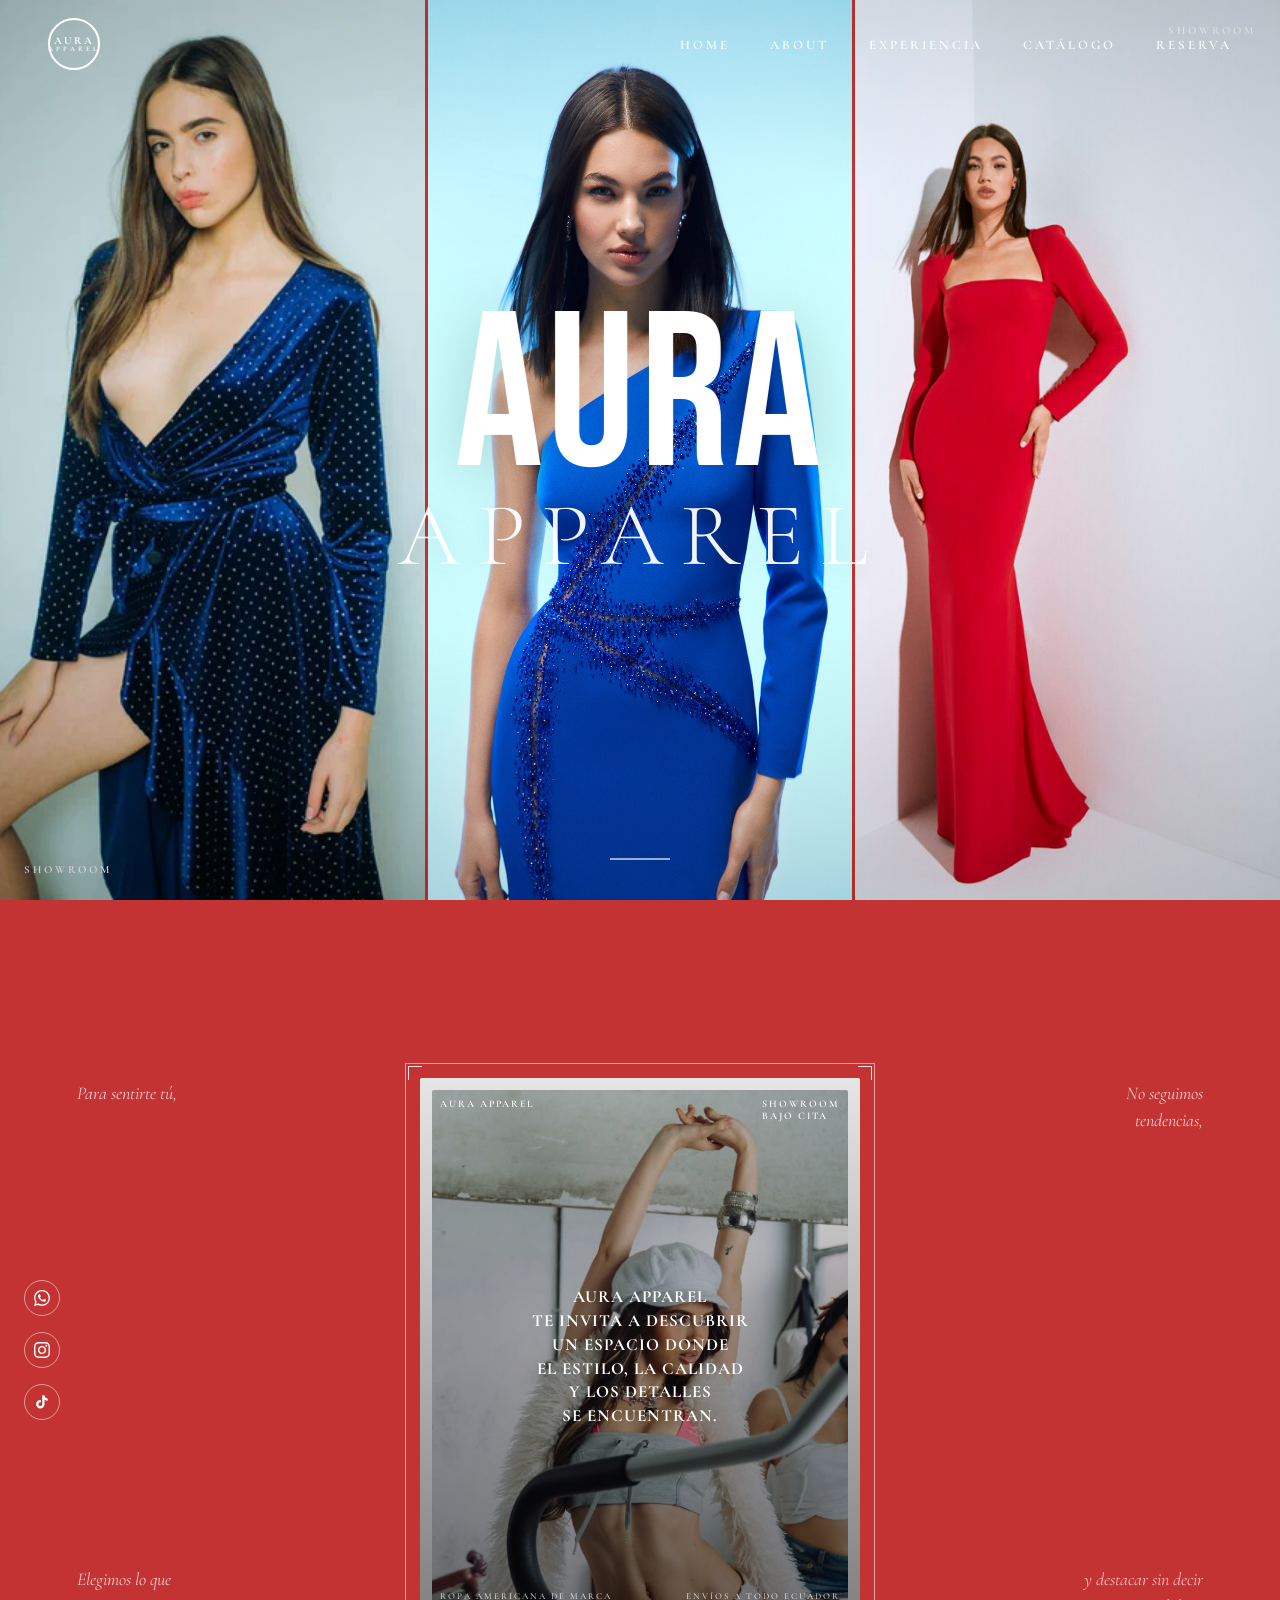
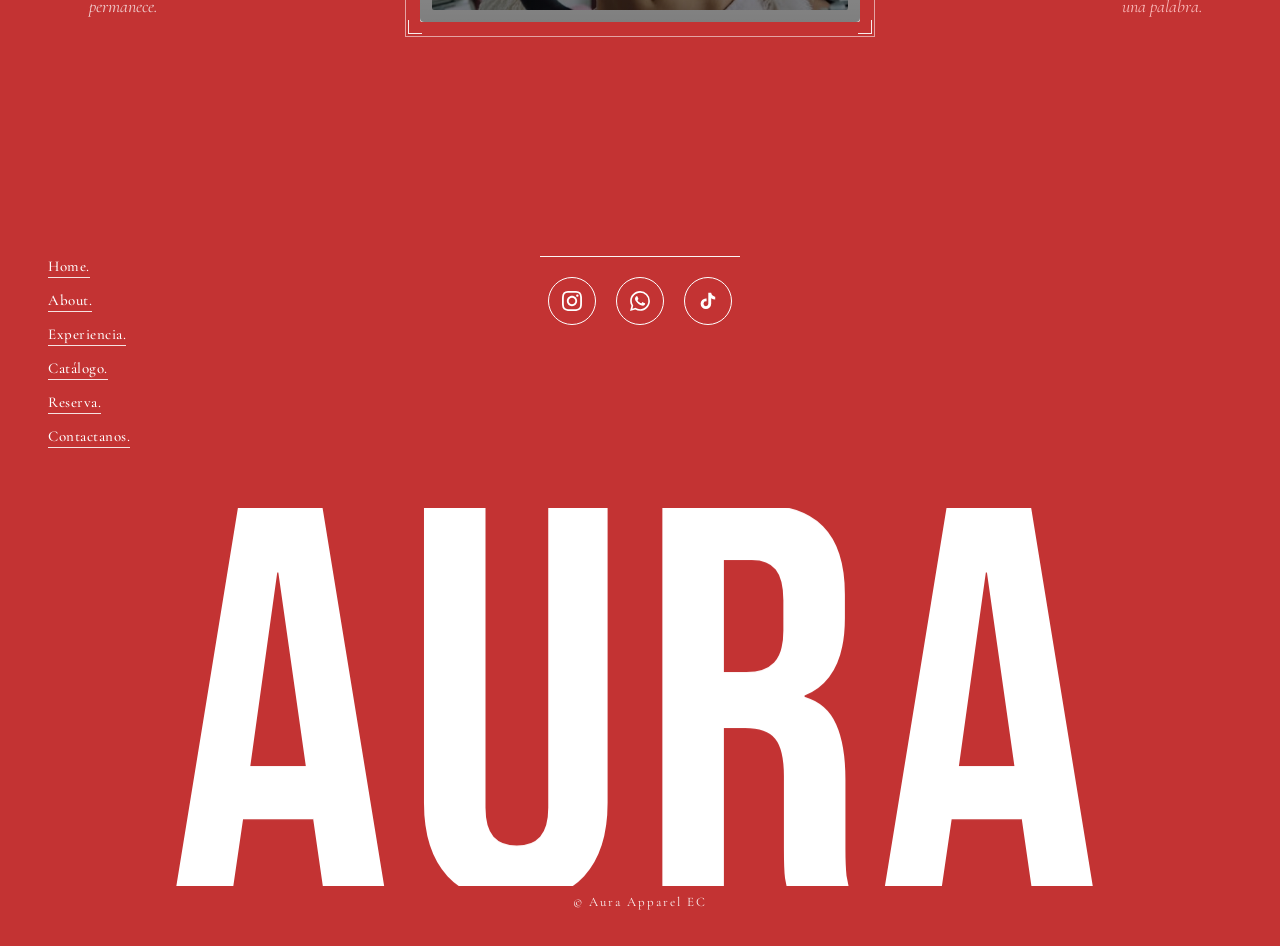
==== index.html @ 93f566f2 "Codigo reserva" ====
<!doctype html>
<html lang="es">
  <head>
    <meta charset="UTF-8" />
    <meta name="viewport" content="width=device-width, initial-scale=1.0" />
    <title>Aura Apparel — Home</title>
    <link rel="preconnect" href="https://fonts.googleapis.com" />
    <link rel="preconnect" href="https://fonts.gstatic.com" crossorigin />
    <link
      href="https://fonts.googleapis.com/css2?family=Bebas+Neue&family=Cormorant+Garamond:ital,wght@0,300;0,400;0,500;0,600;0,700;1,300;1,400&display=swap"
      rel="stylesheet"
    />
    <link rel="stylesheet" href="styles.css" />
  </head>
  <body id="page-home" data-page="home">
    <nav id="navbar">
      <a href="index.html" class="nav-logo" aria-label="Inicio Aura Apparel">
        <span>AURA</span>
        <span class="sub">APPAREL</span>
      </a>
      <ul class="nav-links">
        <li><a class="nav-link" href="index.html">HOME</a></li>
        <li><a class="nav-link" href="about.html">ABOUT</a></li>
        <li><a class="nav-link" href="experiencia.html">EXPERIENCIA</a></li>
        <li><a class="nav-link" href="catalogo.html">CATÁLOGO</a></li>
        <li><a class="nav-link" href="reserva.html">RESERVA</a></li>
      </ul>
    </nav>

    <section id="landing">
      <div class="hero-grid">
        <div class="hero-img-wrap">
          <img src="modelo1.jpg" alt="Aura Apparel" />
          <span class="hero-badge">SHOWROOM</span>
        </div>
        <div class="hero-img-wrap">
          <img src="modelo2.jpg" alt="Aura Apparel" style="object-position: center" />
        </div>
        <div class="hero-img-wrap">
          <img src="modelo3.jpeg" alt="Aura Apparel" style="object-position: right center" />
          <span class="hero-badge-tr">SHOWROOM</span>
        </div>
      </div>
      <div class="hero-title" id="heroTitle" data-parallax-title>
        <h1>AURA</h1>
        <h2>APPAREL</h2>
      </div>
      <div class="scroll-hint"><div></div></div>
    </section>

    <section id="statement">
      <div class="social-float">
        <a href="#" data-social="whatsapp" title="WhatsApp">
          <svg viewBox="0 0 24 24" width="16" height="16" fill="currentColor">
            <path
              d="M17.472 14.382c-.297-.149-1.758-.867-2.03-.967-.273-.099-.471-.148-.67.15-.197.297-.767.966-.94 1.164-.173.199-.347.223-.644.075-.297-.15-1.255-.463-2.39-1.475-.883-.788-1.48-1.761-1.653-2.059-.173-.297-.018-.458.13-.606.134-.133.298-.347.446-.52.149-.174.198-.298.298-.497.099-.198.05-.371-.025-.52-.075-.149-.669-1.612-.916-2.207-.242-.579-.487-.5-.669-.51-.173-.008-.371-.01-.57-.01-.198 0-.52.074-.792.372-.272.297-1.04 1.016-1.04 2.479 0 1.462 1.065 2.875 1.213 3.074.149.198 2.096 3.2 5.077 4.487.709.306 1.262.489 1.694.625.712.227 1.36.195 1.871.118.571-.085 1.758-.719 2.006-1.413.248-.694.248-1.289.173-1.413-.074-.124-.272-.198-.57-.347m-5.421 7.403h-.004a9.87 9.87 0 01-5.031-1.378l-.361-.214-3.741.982.998-3.648-.235-.374a9.86 9.86 0 01-1.51-5.26c.001-5.45 4.436-9.884 9.888-9.884 2.64 0 5.122 1.03 6.988 2.898a9.825 9.825 0 012.893 6.994c-.003 5.45-4.437 9.884-9.885 9.884m8.413-18.297A11.815 11.815 0 0012.05 0C5.495 0 .16 5.335.157 11.892c0 2.096.547 4.142 1.588 5.945L.057 24l6.305-1.654a11.882 11.882 0 005.683 1.448h.005c6.554 0 11.89-5.335 11.893-11.893a11.821 11.821 0 00-3.48-8.413z"
            />
          </svg>
        </a>
        <a href="#" data-social="instagram" title="Instagram">
          <svg viewBox="0 0 24 24" width="16" height="16" fill="currentColor">
            <path
              d="M12 2.163c3.204 0 3.584.012 4.85.07 3.252.148 4.771 1.691 4.919 4.919.058 1.265.069 1.645.069 4.849 0 3.205-.012 3.584-.069 4.849-.149 3.225-1.664 4.771-4.919 4.919-1.266.058-1.644.07-4.85.07-3.204 0-3.584-.012-4.849-.07-3.26-.149-4.771-1.699-4.919-4.92-.058-1.265-.07-1.644-.07-4.849 0-3.204.013-3.583.07-4.849.149-3.227 1.664-4.771 4.919-4.919 1.266-.057 1.645-.069 4.849-.069zm0-2.163c-3.259 0-3.667.014-4.947.072-4.358.2-6.78 2.618-6.98 6.98-.059 1.281-.073 1.689-.073 4.948 0 3.259.014 3.668.072 4.948.2 4.358 2.618 6.78 6.98 6.98 1.281.058 1.689.072 4.948.072 3.259 0 3.668-.014 4.948-.072 4.354-.2 6.782-2.618 6.979-6.98.059-1.28.073-1.689.073-4.948 0-3.259-.014-3.667-.072-4.947-.196-4.354-2.617-6.78-6.979-6.98-1.281-.059-1.69-.073-4.949-.073zm0 5.838c-3.403 0-6.162 2.759-6.162 6.162s2.759 6.163 6.162 6.163 6.162-2.759 6.162-6.163c0-3.403-2.759-6.162-6.162-6.162zm0 10.162c-2.209 0-4-1.79-4-4 0-2.209 1.791-4 4-4s4 1.791 4 4c0 2.21-1.791 4-4 4zm6.406-11.845c-.796 0-1.441.645-1.441 1.44s.645 1.44 1.441 1.44c.795 0 1.439-.645 1.439-1.44s-.644-1.44-1.439-1.44z"
            />
          </svg>
        </a>
        <a href="#" data-social="tiktok" title="TikTok">
          <svg viewBox="0 0 24 24" width="16" height="16" fill="currentColor">
            <path
              d="M19.59 6.69a4.83 4.83 0 01-3.77-4.25V2h-3.45v13.67a2.89 2.89 0 01-2.88 2.5 2.89 2.89 0 01-2.89-2.89 2.89 2.89 0 012.89-2.89c.28 0 .54.04.79.1V9.01a6.33 6.33 0 00-.79-.05 6.34 6.34 0 00-6.34 6.34 6.34 6.34 0 006.34 6.34 6.34 6.34 0 006.33-6.34V8.73a8.22 8.22 0 004.84 1.56V6.84a4.85 4.85 0 01-1.07-.15z"
            />
          </svg>
        </a>
      </div>

      <div class="statement-carousel" id="statementCarousel">
        <button type="button" class="statement-nav prev" id="statementPrev" aria-label="Anterior">‹</button>
        <div class="statement-frame">
          <span class="sf-cross sf-tl" aria-hidden="true"></span>
          <span class="sf-cross sf-tr" aria-hidden="true"></span>
          <span class="sf-cross sf-bl" aria-hidden="true"></span>
          <span class="sf-cross sf-br" aria-hidden="true"></span>
          <div class="statement-slides" id="statementSlides">
            <div class="statement-slide is-active">
              <div class="statement-card" id="statementCard">
                <img
                  src="heather.jpg"
                  alt="Aura Apparel"
                  style="height: 520px; object-fit: cover; object-position: top center"
                />
                <div class="card-overlay">
                  <div class="card-top">
                    <span>Aura Apparel</span>
                    <span>Showroom<br />Bajo Cita</span>
                  </div>
                  <div class="card-body">
                    <p>
                      AURA APPAREL<br />TE INVITA A DESCUBRIR<br />UN ESPACIO DONDE<br />EL ESTILO, LA CALIDAD<br />Y
                      LOS DETALLES<br />SE ENCUENTRAN.
                    </p>
                  </div>
                  <div class="card-bottom">
                    <span>Ropa Americana de Marca</span>
                    <span>Envíos a Todo Ecuador</span>
                  </div>
                </div>
              </div>
            </div>
            <div class="statement-slide">
              <div class="statement-card">
                <img
                  src="marlucas.jpg"
                  alt="Aura Apparel"
                  style="height: 520px; object-fit: cover; object-position: center 20%"
                />
                <div class="card-overlay">
                  <div class="card-top">
                    <span>Aura Apparel</span>
                    <span>Showroom<br />Bajo Cita</span>
                  </div>
                  <div class="card-body">
                    <p>
                      AURA APPAREL<br />TE INVITA A DESCUBRIR<br />UN ESPACIO DONDE<br />EL ESTILO, LA CALIDAD<br />Y
                      LOS DETALLES<br />SE ENCUENTRAN.
                    </p>
                  </div>
                  <div class="card-bottom">
                    <span>Ropa Americana de Marca</span>
                    <span>Envíos a Todo Ecuador</span>
                  </div>
                </div>
              </div>
            </div>
            <div class="statement-slide">
              <div class="statement-card">
                <img
                  src="modelo2.jpg"
                  alt="Aura Apparel"
                  style="height: 520px; object-fit: cover; object-position: right 25% top"
                />
                <div class="card-overlay">
                  <div class="card-top">
                    <span>Aura Apparel</span>
                    <span>Showroom<br />Bajo Cita</span>
                  </div>
                  <div class="card-body">
                    <p>
                      AURA APPAREL<br />TE INVITA A DESCUBRIR<br />UN ESPACIO DONDE<br />EL ESTILO, LA CALIDAD<br />Y
                      LOS DETALLES<br />SE ENCUENTRAN.
                    </p>
                  </div>
                  <div class="card-bottom">
                    <span>Ropa Americana de Marca</span>
                    <span>Envíos a Todo Ecuador</span>
                  </div>
                </div>
              </div>
            </div>
          </div>
        </div>
        <button type="button" class="statement-nav next" id="statementNext" aria-label="Siguiente">›</button>
      </div>

      <span class="statement-text st-tl">Para sentirte tú,</span>
      <span class="statement-text st-tr">No seguimos<br />tendencias,</span>
      <span class="statement-text st-bl">Elegimos lo que<br />permanece.</span>
      <span class="statement-text st-br">y destacar sin decir<br />una palabra.</span>
    </section>

    <footer class="site-footer">
      <div class="footer-row-top">
        <ul class="footer-nav">
          <li><a href="index.html">Home.</a></li>
          <li><a href="about.html">About.</a></li>
          <li><a href="experiencia.html">Experiencia.</a></li>
          <li><a href="catalogo.html">Catálogo.</a></li>
          <li><a href="reserva.html">Reserva.</a></li>
          <li><a href="#" data-social="whatsapp">Contactanos.</a></li>
        </ul>
        <div class="footer-social-column">
          <div class="footer-rule" aria-hidden="true"></div>
          <div class="footer-socials">
            <a class="footer-social" href="#" data-social="instagram" aria-label="Instagram">
              <svg viewBox="0 0 24 24" width="20" height="20" fill="currentColor">
                <path
                  d="M12 2.163c3.204 0 3.584.012 4.85.07 3.252.148 4.771 1.691 4.919 4.919.058 1.265.069 1.645.069 4.849 0 3.205-.012 3.584-.069 4.849-.149 3.225-1.664 4.771-4.919 4.919-1.266.058-1.644.07-4.85.07-3.204 0-3.584-.012-4.849-.07-3.26-.149-4.771-1.699-4.919-4.92-.058-1.265-.07-1.644-.07-4.849 0-3.204.013-3.583.07-4.849.149-3.227 1.664-4.771 4.919-4.919 1.266-.057 1.645-.069 4.849-.069zm0-2.163c-3.259 0-3.667.014-4.947.072-4.358.2-6.78 2.618-6.98 6.98-.059 1.281-.073 1.689-.073 4.948 0 3.259.014 3.668.072 4.948.2 4.358 2.618 6.78 6.98 6.98 1.281.058 1.689.072 4.948.072 3.259 0 3.668-.014 4.948-.072 4.354-.2 6.782-2.618 6.979-6.98.059-1.28.073-1.689.073-4.948 0-3.259-.014-3.667-.072-4.947-.196-4.354-2.617-6.78-6.979-6.98-1.281-.059-1.69-.073-4.949-.073zm0 5.838c-3.403 0-6.162 2.759-6.162 6.162s2.759 6.163 6.162 6.163 6.162-2.759 6.162-6.163c0-3.403-2.759-6.162-6.162-6.162zm0 10.162c-2.209 0-4-1.79-4-4 0-2.209 1.791-4 4-4s4 1.791 4 4c0 2.21-1.791 4-4 4zm6.406-11.845c-.796 0-1.441.645-1.441 1.44s.645 1.44 1.441 1.44c.795 0 1.439-.645 1.439-1.44s-.644-1.44-1.439-1.44z"
                />
              </svg>
            </a>
            <a class="footer-social" href="#" data-social="whatsapp" aria-label="WhatsApp">
              <svg viewBox="0 0 24 24" width="20" height="20" fill="currentColor">
                <path
                  d="M17.472 14.382c-.297-.149-1.758-.867-2.03-.967-.273-.099-.471-.148-.67.15-.197.297-.767.966-.94 1.164-.173.199-.347.223-.644.075-.297-.15-1.255-.463-2.39-1.475-.883-.788-1.48-1.761-1.653-2.059-.173-.297-.018-.458.13-.606.134-.133.298-.347.446-.52.149-.174.198-.298.298-.497.099-.198.05-.371-.025-.52-.075-.149-.669-1.612-.916-2.207-.242-.579-.487-.5-.669-.51-.173-.008-.371-.01-.57-.01-.198 0-.52.074-.792.372-.272.297-1.04 1.016-1.04 2.479 0 1.462 1.065 2.875 1.213 3.074.149.198 2.096 3.2 5.077 4.487.709.306 1.262.489 1.694.625.712.227 1.36.195 1.871.118.571-.085 1.758-.719 2.006-1.413.248-.694.248-1.289.173-1.413-.074-.124-.272-.198-.57-.347m-5.421 7.403h-.004a9.87 9.87 0 01-5.031-1.378l-.361-.214-3.741.982.998-3.648-.235-.374a9.86 9.86 0 01-1.51-5.26c.001-5.45 4.436-9.884 9.888-9.884 2.64 0 5.122 1.03 6.988 2.898a9.825 9.825 0 012.893 6.994c-.003 5.45-4.437 9.884-9.885 9.884m8.413-18.297A11.815 11.815 0 0012.05 0C5.495 0 .16 5.335.157 11.892c0 2.096.547 4.142 1.588 5.945L.057 24l6.305-1.654a11.882 11.882 0 005.683 1.448h.005c6.554 0 11.89-5.335 11.893-11.893a11.821 11.821 0 00-3.48-8.413z"
                />
              </svg>
            </a>
            <a class="footer-social" href="#" data-social="tiktok" aria-label="TikTok">
              <svg viewBox="0 0 24 24" width="20" height="20" fill="currentColor">
                <path
                  d="M19.59 6.69a4.83 4.83 0 01-3.77-4.25V2h-3.45v13.67a2.89 2.89 0 01-2.88 2.5 2.89 2.89 0 01-2.89-2.89 2.89 2.89 0 012.89-2.89c.28 0 .54.04.79.1V9.01a6.33 6.33 0 00-.79-.05 6.34 6.34 0 00-6.34 6.34 6.34 6.34 0 006.34 6.34 6.34 6.34 0 006.33-6.34V8.73a8.22 8.22 0 004.84 1.56V6.84a4.85 4.85 0 01-1.07-.15z"
                />
              </svg>
            </a>
          </div>
        </div>
        <div class="footer-row-spacer" aria-hidden="true"></div>
      </div>
      <div class="footer-big-wrap">
        <p class="footer-big">AURA</p>
      </div>
      <p class="footer-copy">© Aura Apparel EC</p>
    </footer>

    <script src="script.js"></script>
  </body>
</html>
---- styles.css ----
@import url('https://fonts.googleapis.com/css2?family=Bebas+Neue&display=swap');

:root {
  --red: #c33333;
  --red-dark: #a62a2a;
  --red-light: #d14545;
  --cream: #faf8f5;
  --cream-dark: #e8e3d9;
  --white: #ffffff;
  --black: #0a0a0a;
  --gray: #6b6b6b;
  --gray-light: #d4d0c8;
  --font-serif: 'Cormorant Garamond', Georgia, 'Times New Roman', serif;
  --font-display: 'Bebas Neue', Impact, sans-serif;
  --ease-out-expo: cubic-bezier(0.16, 1, 0.3, 1);
  --ease-in-out-soft: cubic-bezier(0.45, 0, 0.55, 1);
}

*,
*::before,
*::after {
  box-sizing: border-box;
  margin: 0;
  padding: 0;
}

html {
  scroll-behavior: smooth;
}

@media (prefers-reduced-motion: reduce) {
  html {
    scroll-behavior: auto;
  }
  *,
  *::before,
  *::after {
    animation-duration: 0.01ms !important;
    animation-iteration-count: 1 !important;
    transition-duration: 0.01ms !important;
  }
  .manifiesto-text p[data-reveal],
  [data-reveal] {
    opacity: 1 !important;
    transform: none !important;
  }
  .reserva-lines .float-text {
    opacity: 1 !important;
    transform: none !important;
    animation: none !important;
  }
}

body {
  font-family: var(--font-serif);
  background: var(--cream);
  color: var(--black);
  overflow-x: hidden;
  cursor: default;
}

body.showroom-lock {
  overflow: hidden;
}

/* Páginas solo con fondo rojo: sin barra superior */
body.no-top-nav #navbar {
  display: none !important;
}

/* ─── NAVBAR ─── */
nav {
  position: fixed;
  top: 0;
  left: 0;
  right: 0;
  z-index: 1000;
  display: flex;
  align-items: center;
  justify-content: space-between;
  padding: 18px 48px;
  transition:
    background 0.4s ease,
    box-shadow 0.4s ease,
    opacity 0.35s ease,
    visibility 0.35s ease;
}

/* Experiencia: sobre el hero rojo (sin scroll) nav transparente */
body.page-experiencia #navbar:not(.scrolled) {
  background: transparent;
  box-shadow: none;
  backdrop-filter: none;
}

body.page-experiencia #navbar:not(.exp-nav-visible) {
  opacity: 0;
  visibility: hidden;
  pointer-events: none;
}

body.page-experiencia #navbar.exp-nav-visible {
  opacity: 1;
  visibility: visible;
  pointer-events: auto;
}

body.page-experiencia #navbar.nav-text-only:not(.scrolled) {
  background: transparent !important;
  box-shadow: none !important;
  backdrop-filter: none !important;
}

body.page-experiencia #navbar.nav-text-only:not(.scrolled) .nav-link {
  color: var(--black);
}

body.page-experiencia #navbar.nav-text-only:not(.scrolled) .nav-link::after {
  background: var(--black);
}

body.page-experiencia #navbar.nav-text-only:not(.scrolled) .nav-logo {
  border-color: var(--black);
}

body.page-experiencia #navbar.nav-text-only:not(.scrolled) .nav-logo span {
  color: var(--black);
}

/* Showroom a pantalla completa: solo nav + menú encima */
body.showroom-active #navbar.exp-nav-visible {
  z-index: 5000;
}

body.showroom-active .exp-tab-bar {
  position: relative;
  z-index: 5000;
}

/* Páginas internas: navbar transparente; se oscurece solo con scroll (nav.scrolled) */
body.page-inner #navbar:not(.scrolled) {
  background: transparent;
  box-shadow: none;
  backdrop-filter: none;
}

nav.scrolled {
  background: rgba(10, 10, 10, 0.92);
  backdrop-filter: blur(12px);
  box-shadow: 0 2px 24px rgba(0, 0, 0, 0.3);
}

nav.scrolled .nav-link {
  color: var(--white);
}
nav.scrolled .nav-link::after {
  background: var(--white);
}

/* About (fondo crema): texto negro al inicio */
body#page-about #navbar:not(.scrolled) .nav-link {
  color: var(--black);
}
body#page-about #navbar:not(.scrolled) .nav-link::after {
  background: var(--black);
}
body#page-about #navbar:not(.scrolled) .nav-logo {
  border-color: var(--black);
}
body#page-about #navbar:not(.scrolled) .nav-logo span {
  color: var(--black);
}

.nav-logo {
  width: 52px;
  height: 52px;
  border-radius: 50%;
  border: 2px solid var(--white);
  display: flex;
  align-items: center;
  justify-content: center;
  flex-direction: column;
  text-decoration: none;
  cursor: pointer;
}

.nav-logo span {
  font-family: var(--font-serif);
  font-size: 11px;
  font-weight: 700;
  color: var(--white);
  letter-spacing: 2px;
  line-height: 1;
  text-transform: uppercase;
}

.nav-logo span.sub {
  font-size: 7px;
  letter-spacing: 3px;
}

.nav-links {
  display: flex;
  flex-wrap: wrap;
  gap: 28px 40px;
  list-style: none;
  align-items: center;
}

.nav-link {
  font-family: var(--font-serif);
  font-size: 13px;
  font-weight: 600;
  letter-spacing: 3px;
  text-transform: uppercase;
  color: var(--white);
  text-decoration: none;
  position: relative;
}

.nav-link::after {
  content: '';
  position: absolute;
  bottom: -4px;
  left: 50%;
  width: 100%;
  height: 1.5px;
  background: var(--white);
  transform: translateX(-50%) scaleX(0);
  transform-origin: center;
  transition: transform 0.45s var(--ease-out-expo);
}

.nav-link:hover::after,
.nav-link:focus-visible::after {
  transform: translateX(-50%) scaleX(1);
}

body.page-inner .nav-link::after,
nav.scrolled .nav-link::after {
  background: var(--white);
}

.nav-link:hover {
  opacity: 0.95;
}

/* Home: sobre el hero (sin scroll) nav transparente; al hacer scroll aplica nav.scrolled (negro) */
body#page-home #navbar:not(.scrolled) {
  background: transparent;
  box-shadow: none;
  backdrop-filter: none;
}

/* ─── LANDING SECTION ─── */
#landing {
  position: relative;
  height: 100vh;
  background: var(--red);
  overflow: hidden;
}

.landing-video {
  position: absolute;
  inset: 0;
  width: 100%;
  height: 100%;
  object-fit: cover;
  z-index: 1;
}

.hero-grid {
  position: relative;
  z-index: 2;
}

#landing::after {
  content: '';
  position: absolute;
  inset: 0;
  pointer-events: none;
  z-index: 8;
  background: radial-gradient(ellipse 80% 70% at 50% 45%, transparent 40%, rgba(0, 0, 0, 0.18) 100%);
}

.hero-grid {
  display: grid;
  grid-template-columns: 1fr 1fr 1fr;
  height: 100%;
  gap: 3px;
}

.hero-img-wrap {
  position: relative;
  overflow: hidden;
}

.hero-img-wrap img {
  width: 100%;
  height: 100%;
  object-fit: cover;
  object-position: top center;
  transition: transform 1s var(--ease-out-expo);
}

.hero-img-wrap:hover img {
  transform: scale(1.05);
}

.hero-badge {
  position: absolute;
  bottom: 24px;
  left: 24px;
  font-family: var(--font-serif);
  font-size: 11px;
  font-weight: 600;
  letter-spacing: 3px;
  color: var(--white);
  text-transform: uppercase;
}

.hero-badge-tr {
  position: absolute;
  top: 24px;
  right: 24px;
  font-family: var(--font-serif);
  font-size: 11px;
  font-weight: 600;
  letter-spacing: 3px;
  color: var(--white);
  text-transform: uppercase;
}

.hero-title {
  position: absolute;
  top: 50%;
  left: 50%;
  transform: translate(-50%, -50%);
  text-align: center;
  pointer-events: none;
  z-index: 10;
}

.hero-title h1 {
  font-family: var(--font-display);
  font-size: clamp(112px, 18vw, 220px);
  font-weight: 400;
  color: var(--white);
  line-height: 0.82;
  letter-spacing: 0.02em;
  will-change: transform;
  text-shadow: 0 8px 64px rgba(0, 0, 0, 0.22);
}

.hero-title h2 {
  font-family: var(--font-serif);
  font-size: clamp(48px, 7vw, 90px);
  font-weight: 300;
  color: rgba(255, 255, 255, 0.95);
  letter-spacing: 16px;
  text-transform: uppercase;
  margin-top: -8px;
  text-shadow: 0 2px 32px rgba(0, 0, 0, 0.2);
}

.scroll-hint {
  position: absolute;
  bottom: 40px;
  left: 50%;
  transform: translateX(-50%);
  z-index: 20;
}

.scroll-hint div {
  width: 60px;
  height: 2px;
  background: var(--white);
  opacity: 0.6;
  animation: scrollPulse 2s infinite;
}

@keyframes scrollPulse {
  0%,
  100% {
    opacity: 0.3;
    transform: scaleX(0.5);
  }
  50% {
    opacity: 0.8;
    transform: scaleX(1);
  }
}

/* ─── BRAND STATEMENT ─── */
#statement {
  position: relative;
  min-height: 100vh;
  background: var(--red);
  display: flex;
  align-items: center;
  justify-content: center;
  overflow: hidden;
}

.statement-carousel {
  position: relative;
  z-index: 5;
  display: flex;
  align-items: center;
  justify-content: center;
  gap: clamp(12px, 4vw, 48px);
  width: 100%;
  max-width: min(920px, 100%);
  padding: 0 16px;
}

.statement-frame {
  position: relative;
  flex: 0 1 min(440px, 88vw);
  padding: 14px;
  border: 1px solid rgba(255, 255, 255, 0.55);
}

.sf-cross {
  position: absolute;
  width: 14px;
  height: 14px;
  border-color: rgba(255, 255, 255, 0.9);
  border-style: solid;
  pointer-events: none;
  z-index: 8;
}

.sf-cross.sf-tl {
  top: 2px;
  left: 2px;
  border-width: 1px 0 0 1px;
}
.sf-cross.sf-tr {
  top: 2px;
  right: 2px;
  border-width: 1px 1px 0 0;
}
.sf-cross.sf-bl {
  bottom: 2px;
  left: 2px;
  border-width: 0 0 1px 1px;
}
.sf-cross.sf-br {
  bottom: 2px;
  right: 2px;
  border-width: 0 1px 1px 0;
}

.statement-slides {
  position: relative;
  overflow: hidden;
}

.statement-slide {
  display: none;
  animation: statementFade 0.7s var(--ease-out-expo) both;
}

.statement-slide.is-active {
  display: block;
}

@keyframes statementFade {
  from {
    opacity: 0;
    transform: translateY(16px) scale(0.98);
  }
  to {
    opacity: 1;
    transform: translateY(0) scale(1);
  }
}

.statement-nav {
  flex-shrink: 0;
  width: 44px;
  height: 44px;
  border: 1px solid rgba(255, 255, 255, 0.45);
  border-radius: 50%;
  background: rgba(255, 255, 255, 0.08);
  color: var(--white);
  font-size: 22px;
  line-height: 1;
  cursor: pointer;
  transition:
    background 0.35s var(--ease-out-expo),
    border-color 0.35s,
    transform 0.25s;
  z-index: 12;
}

.statement-nav:hover {
  background: rgba(255, 255, 255, 0.2);
  border-color: rgba(255, 255, 255, 0.85);
  transform: scale(1.06);
}

/* Landing section 2: carrusel automático, sin botones laterales */
.statement-nav {
  display: none;
}

.statement-card {
  position: relative;
  width: min(440px, 92vw);
  max-width: 90vw;
  z-index: 5;
  transition: transform 0.14s var(--ease-out-expo);
  background: var(--white);
  padding: 12px;
  border-radius: 2px;
  box-shadow: 0 32px 80px rgba(0, 0, 0, 0.28);
  will-change: transform;
}

.statement-card img {
  width: 100%;
  border-radius: 2px;
  display: block;
}

.statement-card .card-overlay {
  position: absolute;
  inset: 0;
  background: linear-gradient(to bottom, rgba(0, 0, 0, 0.1), rgba(0, 0, 0, 0.5));
  border-radius: 4px;
  display: flex;
  flex-direction: column;
  justify-content: space-between;
  padding: 20px;
}

.card-top {
  display: flex;
  justify-content: space-between;
}

.card-top span {
  font-family: var(--font-serif);
  font-size: 10px;
  font-weight: 600;
  letter-spacing: 2px;
  color: var(--white);
  text-transform: uppercase;
}

.card-body {
  text-align: center;
}

.card-body p {
  font-family: var(--font-serif);
  font-size: 17px;
  font-weight: 700;
  color: var(--white);
  text-transform: uppercase;
  line-height: 1.4;
  letter-spacing: 1px;
}

.card-bottom {
  display: flex;
  justify-content: space-between;
}

.card-bottom span {
  font-family: var(--font-serif);
  font-size: 9px;
  font-weight: 500;
  letter-spacing: 2px;
  color: rgba(255, 255, 255, 0.8);
  text-transform: uppercase;
}

.statement-text {
  position: absolute;
  color: rgba(255, 255, 255, 0.75);
  font-family: var(--font-serif);
  font-size: 18px;
  font-style: italic;
  line-height: 1.5;
  max-width: 200px;
  text-align: center;
}

.st-tl {
  top: 20%;
  left: 6%;
}
.st-tr {
  top: 20%;
  right: 6%;
  text-align: right;
}
.st-bl {
  bottom: 20%;
  left: 6%;
}
.st-br {
  bottom: 20%;
  right: 6%;
  text-align: right;
  color: rgba(255, 200, 200, 0.9);
}

/* CTA editorial final (home, mockup) */
.home-cta-editorial {
  background: var(--cream);
  padding: clamp(72px, 12vw, 120px) 40px;
  display: flex;
  align-items: center;
  justify-content: center;
}

.home-cta-inner {
  max-width: 420px;
  width: 100%;
  text-align: center;
}

.home-cta-visual {
  position: relative;
  border-radius: 2px;
  overflow: hidden;
  box-shadow: 0 28px 80px rgba(0, 0, 0, 0.12);
  margin-bottom: 36px;
  aspect-ratio: 3 / 4;
}

.home-cta-visual img {
  width: 100%;
  height: 100%;
  object-fit: cover;
  object-position: top center;
  transition: transform 1.1s var(--ease-out-expo);
}

.home-cta-visual:hover img {
  transform: scale(1.04);
}

.home-cta-overlay {
  position: absolute;
  inset: 0;
  display: flex;
  flex-direction: column;
  align-items: center;
  justify-content: center;
  padding: 24px;
  background: linear-gradient(180deg, transparent 35%, rgba(0, 0, 0, 0.35) 100%);
  pointer-events: none;
}

.home-cta-overlay .cta-aura {
  font-family: var(--font-serif);
  font-size: clamp(72px, 18vw, 140px);
  line-height: 0.9;
  color: var(--red);
  letter-spacing: -0.02em;
  text-shadow: 0 2px 24px rgba(255, 255, 255, 0.35);
}

.home-cta-overlay .cta-apparel {
  font-family: var(--font-serif);
  font-size: clamp(28px, 7vw, 56px);
  font-weight: 500;
  letter-spacing: 0.16em;
  color: var(--red);
  margin-top: 0;
  text-transform: uppercase;
}

.btn-showroom-outline {
  display: inline-block;
  padding: 16px 40px;
  border: 1.5px solid var(--red);
  border-radius: 999px;
  font-family: var(--font-serif);
  font-size: 11px;
  font-weight: 700;
  letter-spacing: 0.28em;
  text-transform: uppercase;
  color: var(--red);
  text-decoration: none;
  transition:
    background 0.4s var(--ease-out-expo),
    color 0.4s,
    transform 0.3s;
}

.btn-showroom-outline:hover {
  background: var(--red);
  color: var(--white);
  transform: translateY(-2px);
}

.social-float {
  position: absolute;
  left: 24px;
  top: 50%;
  transform: translateY(-50%);
  display: flex;
  flex-direction: column;
  gap: 16px;
  z-index: 20;
}

.social-float a {
  width: 36px;
  height: 36px;
  border: 1.5px solid rgba(255, 255, 255, 0.5);
  border-radius: 50%;
  display: flex;
  align-items: center;
  justify-content: center;
  color: var(--white);
  text-decoration: none;
  font-size: 14px;
  transition: all 0.3s ease;
}

.social-float a:hover {
  background: var(--white);
  color: var(--red);
}

/* ─── ABOUT ─── */
#about {
  background: var(--cream);
  padding: 140px 0 160px;
  position: relative;
}

.about-header {
  text-align: center;
  margin-bottom: 100px;
}

.about-header h2 {
  font-family: var(--font-display);
  font-size: clamp(72px, 14vw, 140px);
  font-weight: 400;
  color: var(--red);
  letter-spacing: 0.06em;
  line-height: 0.88;
  text-transform: uppercase;
}

.about-header h2 .about-apparel {
  display: block;
  font-family: var(--font-serif);
  font-size: clamp(28px, 5vw, 48px);
  font-weight: 600;
  letter-spacing: 0.45em;
  margin-top: 8px;
}

.about-header h3 {
  font-family: var(--font-serif);
  font-size: 15px;
  font-weight: 500;
  letter-spacing: 6px;
  color: var(--gray);
  text-transform: uppercase;
  margin-top: 12px;
}

.timeline {
  position: relative;
  max-width: 1000px;
  margin: 0 auto;
  padding: 0 40px;
}

.timeline-line {
  position: absolute;
  left: 50%;
  top: 0;
  width: 2px;
  height: 0;
  background: var(--red);
  transform: translateX(-50%);
  transition: height 0.05s linear;
}

.timeline-item {
  display: grid;
  grid-template-columns: 1fr 60px 1fr;
  align-items: start;
  margin-bottom: 100px;
  opacity: 0;
  transform: translateY(48px);
  transition:
    opacity 0.85s var(--ease-out-expo),
    transform 0.85s var(--ease-out-expo);
}

.timeline-item.visible {
  opacity: 1;
  transform: translateY(0);
}

.timeline-item.left.visible .tl-content {
  animation: tlFromLeft 0.9s var(--ease-out-expo) both;
}

.timeline-item.right.visible .tl-content {
  animation: tlFromRight 0.9s var(--ease-out-expo) both;
}

@keyframes tlFromLeft {
  from {
    opacity: 0;
    transform: translateX(-28px);
  }
  to {
    opacity: 1;
    transform: translateX(0);
  }
}

@keyframes tlFromRight {
  from {
    opacity: 0;
    transform: translateX(28px);
  }
  to {
    opacity: 1;
    transform: translateX(0);
  }
}

.timeline-item.left .tl-content {
  grid-column: 1;
}
.timeline-item.left .tl-dot {
  grid-column: 2;
}
.timeline-item.left .tl-empty {
  grid-column: 3;
}

.timeline-item.right .tl-empty {
  grid-column: 1;
}
.timeline-item.right .tl-dot {
  grid-column: 2;
}
.timeline-item.right .tl-content {
  grid-column: 3;
}

.tl-dot {
  display: flex;
  justify-content: center;
  padding-top: 80px;
}

.tl-dot-inner {
  width: 16px;
  height: 16px;
  border-radius: 50%;
  background: var(--red);
  border: 3px solid var(--cream);
  box-shadow: 0 0 0 2px var(--red);
}

.tl-content {
  padding: 0 32px;
}

.tl-img {
  width: 100%;
  max-width: 300px;
  border-radius: 8px;
  overflow: hidden;
  margin-bottom: 20px;
  box-shadow: 0 16px 48px rgba(0, 0, 0, 0.12);
}

.timeline-item.right .tl-img {
  margin-left: auto;
}

.tl-img img {
  width: 100%;
  height: 200px;
  object-fit: cover;
  display: block;
}

.tl-content h4 {
  font-family: var(--font-serif);
  font-size: 28px;
  font-weight: 700;
  color: var(--black);
  margin-bottom: 12px;
}

.tl-content p {
  font-family: var(--font-serif);
  font-size: 16px;
  line-height: 1.8;
  color: var(--gray);
}

.personal-msg {
  max-width: 800px;
  margin: 80px auto 0;
  display: grid;
  grid-template-columns: 1fr 1fr;
  gap: 60px;
  align-items: center;
  padding: 0 40px;
  opacity: 0;
  transform: translateY(40px);
  transition: all 0.7s ease;
}

.personal-msg.visible {
  opacity: 1;
  transform: translateY(0);
}

.personal-msg img {
  width: 100%;
  border-radius: 8px;
  box-shadow: 0 16px 48px rgba(0, 0, 0, 0.12);
}

.personal-msg-text h3 {
  font-family: var(--font-serif);
  font-size: 36px;
  font-weight: 700;
  color: var(--black);
  margin-bottom: 20px;
}

.personal-msg-text p {
  font-family: var(--font-serif);
  font-size: 16px;
  line-height: 1.9;
  color: var(--gray);
  margin-bottom: 16px;
}

.cta-centered {
  text-align: center;
  margin-top: 80px;
  padding-bottom: 40px;
}

.cta-centered h3 {
  font-family: var(--font-serif);
  font-size: 32px;
  font-weight: 600;
  color: var(--black);
  margin-bottom: 8px;
}

.cta-centered p {
  font-family: var(--font-serif);
  font-size: 14px;
  color: var(--gray);
  letter-spacing: 1px;
  margin-bottom: 32px;
}

.btn-outline {
  display: inline-block;
  padding: 16px 48px;
  border: 1.5px solid var(--black);
  border-radius: 50px;
  font-family: var(--font-serif);
  font-size: 12px;
  font-weight: 600;
  letter-spacing: 3px;
  text-transform: uppercase;
  cursor: pointer;
  transition: all 0.3s ease;
  background: transparent;
  color: var(--black);
  text-decoration: none;
}

.btn-outline:hover {
  background: var(--black);
  color: var(--white);
}

.btn-red {
  display: inline-block;
  padding: 18px 56px;
  border: 1.5px solid var(--white);
  border-radius: 50px;
  font-family: var(--font-serif);
  font-size: 12px;
  font-weight: 600;
  letter-spacing: 3px;
  text-transform: uppercase;
  cursor: pointer;
  transition: all 0.3s ease;
  background: transparent;
  color: var(--white);
  text-decoration: none;
}

.btn-red:hover {
  background: var(--white);
  color: var(--red);
}

/* ─── CATALOGO ─── */
#catalogo {
  background: var(--red);
  padding: 100px 0 0;
}

.cat-grid-item,
.carousel-slide {
  text-decoration: none;
  color: inherit;
}

.cat-grid-item:focus-visible,
.carousel-slide:focus-visible {
  outline: 2px solid rgba(255, 255, 255, 0.85);
  outline-offset: 3px;
}

.cat-grid-item .item-hover,
.carousel-slide .slide-info {
  pointer-events: none;
}

.cat-grid-item .video-badge {
  pointer-events: none;
}

.cat-grid-item:hover .item-hover,
.cat-grid-item:focus-visible .item-hover {
  opacity: 1;
}

.cat-grid-item:hover img,
.cat-grid-item:focus-visible img {
  transform: scale(1.07);
}

.carousel-slide:hover img,
.carousel-slide:focus-visible img {
  filter: saturate(1.05) contrast(1.05);
}

.cat-filters {
  display: flex;
  flex-wrap: wrap;
  gap: 10px;
  padding: 0 60px;
  margin-bottom: 20px;
}

.cat-filter-btn {
  border: 1px solid rgba(255, 255, 255, 0.35);
  background: rgba(0, 0, 0, 0.12);
  color: rgba(255, 255, 255, 0.82);
  font-family: var(--font-serif);
  font-size: 11px;
  font-weight: 700;
  letter-spacing: 0.22em;
  text-transform: uppercase;
  padding: 12px 16px;
  border-radius: 999px;
  cursor: pointer;
  transition:
    background 0.3s var(--ease-out-expo),
    border-color 0.3s,
    transform 0.25s var(--ease-out-expo),
    color 0.3s;
}

.cat-filter-btn:hover {
  border-color: rgba(255, 255, 255, 0.7);
  transform: translateY(-2px);
}

.cat-filter-btn.is-active {
  background: var(--white);
  border-color: var(--white);
  color: var(--red-dark);
}

.catalogo-header {
  padding: 0 60px 48px;
  display: flex;
  align-items: flex-end;
  justify-content: space-between;
  gap: 32px;
  flex-wrap: wrap;
}

.catalogo-header-left h2 {
  font-family: var(--font-serif);
  font-size: clamp(32px, 5vw, 64px);
  font-weight: 600;
  color: var(--white);
  line-height: 1.08;
  letter-spacing: 0.18em;
  text-transform: uppercase;
  max-width: 640px;
}

.catalogo-header-left .catalogo-sub {
  display: block;
  font-size: clamp(14px, 1.8vw, 17px);
  font-weight: 400;
  letter-spacing: 0.12em;
  color: rgba(255, 255, 255, 0.72);
  margin-top: 16px;
  max-width: 380px;
  line-height: 1.65;
  text-transform: none;
}

.catalogo-header-right {
  text-align: right;
  align-self: flex-end;
}

.catalogo-header-right p {
  font-family: var(--font-serif);
  font-size: 14px;
  color: rgba(255, 255, 255, 0.78);
  line-height: 1.7;
  letter-spacing: 0.06em;
}

.catalogo-header-right a {
  color: var(--white);
  text-decoration: none;
  border-bottom: 1px solid rgba(255, 255, 255, 0.5);
  padding-bottom: 2px;
  font-weight: 600;
  transition:
    border-color 0.3s,
    opacity 0.3s;
}

.catalogo-header-right a:hover {
  border-bottom-color: var(--white);
  opacity: 0.95;
}

.view-toggle {
  display: flex;
  align-items: center;
  gap: 8px;
  padding: 0 60px;
  margin-bottom: 32px;
}

.view-btn {
  background: none;
  border: none;
  font-family: var(--font-serif);
  font-size: 12px;
  font-weight: 600;
  letter-spacing: 2px;
  color: rgba(255, 255, 255, 0.5);
  cursor: pointer;
  padding: 6px 0;
  text-transform: uppercase;
  transition: color 0.3s;
}

.view-btn.active {
  color: var(--white);
  border-bottom: 2px solid var(--white);
}
.view-sep {
  color: rgba(255, 255, 255, 0.3);
}

.cat-grid {
  display: grid;
  grid-template-columns: repeat(6, 1fr);
  grid-auto-rows: 72px;
  gap: 4px;
  grid-auto-flow: dense;
}

.cat-grid-item {
  position: relative;
  grid-row: span 4;
  min-height: 0;
  overflow: hidden;
  cursor: pointer;
  opacity: 0;
  transform: translateY(28px) scale(0.98);
  transition:
    opacity 0.75s var(--ease-out-expo),
    transform 0.75s var(--ease-out-expo);
}

.cat-grid-item.reveal-visible {
  opacity: 1;
  transform: translateY(0) scale(1);
}

.cat-grid-item.is-filtered-out {
  display: none;
}

.cat-grid-item.span-rows-5 {
  grid-row: span 5;
}
.cat-grid-item.span-rows-3 {
  grid-row: span 3;
}
.cat-grid-item.span-cols-2 {
  grid-column: span 2;
}
.cat-grid-item.span-cols-3 {
  grid-column: span 3;
}

@media (max-width: 1200px) {
  .cat-grid {
    grid-template-columns: repeat(4, 1fr);
    grid-auto-rows: 64px;
  }
}

.cat-grid-item img {
  width: 100%;
  height: 100%;
  object-fit: cover;
  transition: transform 0.85s var(--ease-out-expo);
}

.cat-grid-item:hover img {
  transform: scale(1.07);
}

.cat-grid-item .item-hover {
  position: absolute;
  inset: 0;
  background: rgba(0, 0, 0, 0.65);
  display: flex;
  flex-direction: column;
  justify-content: flex-end;
  padding: 20px;
  opacity: 0;
  transition: opacity 0.3s ease;
}

.cat-grid-item:hover .item-hover {
  opacity: 1;
}

.item-hover h4 {
  font-family: var(--font-serif);
  font-size: 12px;
  font-weight: 700;
  color: var(--white);
  text-transform: uppercase;
  letter-spacing: 1px;
}

.item-hover span {
  font-family: var(--font-serif);
  font-size: 22px;
  font-weight: 600;
  color: var(--white);
}

.video-badge {
  position: absolute;
  top: 10px;
  right: 10px;
  width: 28px;
  height: 28px;
  background: rgba(255, 255, 255, 0.15);
  border-radius: 50%;
  display: flex;
  align-items: center;
  justify-content: center;
}

.video-badge svg {
  width: 10px;
  fill: white;
}

.cat-has-video .video-badge {
  width: 44px;
  height: 44px;
  background: rgba(0, 0, 0, 0.35);
  top: 14px;
  right: 14px;
}

.cat-has-video .video-badge svg {
  width: 14px;
}

.cat-carousel {
  display: none;
}
.cat-carousel.active {
  display: block;
}
.cat-grid.active {
  display: grid;
}
.cat-grid.hidden {
  display: none;
}

.carousel-wrap {
  position: relative;
  overflow: hidden;
}

.carousel-track {
  display: flex;
  transition: transform 0.5s cubic-bezier(0.77, 0, 0.175, 1);
}

.carousel-slide {
  min-width: calc(100% / 3);
  position: relative;
  cursor: pointer;
}

.carousel-slide img {
  width: 100%;
  height: 85vh;
  object-fit: cover;
  object-position: top center;
  display: block;
}

.carousel-slide .slide-info {
  position: absolute;
  bottom: 40px;
  left: 40px;
}

.slide-info h4 {
  font-family: var(--font-serif);
  font-size: 15px;
  font-weight: 700;
  color: var(--white);
  text-transform: uppercase;
  letter-spacing: 1px;
  text-shadow: 0 2px 8px rgba(0, 0, 0, 0.5);
}

.slide-info span {
  font-family: var(--font-serif);
  font-size: 28px;
  color: var(--white);
  text-shadow: 0 2px 8px rgba(0, 0, 0, 0.5);
}

.carousel-btn {
  position: absolute;
  top: 50%;
  transform: translateY(-50%);
  width: 48px;
  height: 48px;
  background: rgba(255, 255, 255, 0.15);
  border: 1.5px solid rgba(255, 255, 255, 0.4);
  border-radius: 50%;
  display: flex;
  align-items: center;
  justify-content: center;
  cursor: pointer;
  z-index: 10;
  color: var(--white);
  font-size: 20px;
  transition: all 0.3s;
}

.carousel-btn:hover {
  background: rgba(255, 255, 255, 0.3);
}
.carousel-btn.prev {
  left: 24px;
}
.carousel-btn.next {
  right: 24px;
}

.cta-reserve {
  text-align: center;
  padding: 72px 40px 88px;
}

.cta-reserve .btn-red {
  letter-spacing: 0.35em;
  padding: 20px 52px;
  text-transform: uppercase;
}

/* ─── PRODUCTO (detalle) ─── */
#producto {
  background: var(--red);
  padding: 140px 40px 120px;
  min-height: 100vh;
}

.product-shell {
  max-width: 1160px;
  margin: 0 auto;
}

.product-breadcrumbs {
  margin-bottom: 18px;
}

.product-back {
  display: inline-block;
  font-family: var(--font-serif);
  font-size: 12px;
  font-weight: 700;
  letter-spacing: 0.22em;
  text-transform: uppercase;
  color: rgba(255, 255, 255, 0.8);
  text-decoration: none;
  border-bottom: 1px solid rgba(255, 255, 255, 0.45);
  padding-bottom: 3px;
}

.product-back:hover {
  color: var(--white);
  border-bottom-color: rgba(255, 255, 255, 0.85);
}

.product-card {
  background: rgba(0, 0, 0, 0.14);
  border: 1px solid rgba(255, 255, 255, 0.18);
  border-radius: 14px;
  padding: clamp(18px, 3vw, 28px);
  box-shadow: 0 24px 84px rgba(0, 0, 0, 0.35);
  display: grid;
  grid-template-columns: minmax(320px, 0.95fr) minmax(360px, 1.05fr);
  gap: clamp(18px, 3vw, 32px);
  backdrop-filter: blur(10px);
}

.product-media-frame {
  position: relative;
  border-radius: 12px;
  overflow: hidden;
  border: 1px solid rgba(255, 255, 255, 0.14);
  box-shadow: 0 18px 60px rgba(0, 0, 0, 0.35);
  aspect-ratio: 3 / 4;
  background: rgba(0, 0, 0, 0.25);
}

.product-media-frame img {
  width: 100%;
  height: 100%;
  object-fit: cover;
  object-position: top center;
  display: block;
}

.product-info {
  background: rgba(0, 0, 0, 0.18);
  border: 1px solid rgba(255, 255, 255, 0.14);
  border-radius: 12px;
  padding: clamp(18px, 3vw, 28px);
}

.product-kicker {
  font-family: var(--font-serif);
  font-size: 11px;
  font-weight: 700;
  letter-spacing: 0.3em;
  text-transform: uppercase;
  color: rgba(255, 255, 255, 0.65);
  margin-bottom: 14px;
}

.product-title {
  font-family: var(--font-serif);
  font-size: clamp(34px, 5vw, 56px);
  font-weight: 700;
  color: var(--white);
  line-height: 1.05;
  letter-spacing: 0.02em;
}

.product-price {
  font-family: var(--font-display);
  font-size: clamp(34px, 5vw, 52px);
  font-weight: 400;
  color: rgba(255, 255, 255, 0.92);
  letter-spacing: 0.06em;
  margin-top: 12px;
}

.product-lead {
  font-family: var(--font-serif);
  font-size: 16px;
  line-height: 1.9;
  color: rgba(255, 255, 255, 0.75);
  margin-top: 18px;
  max-width: 56ch;
}

.product-highlights {
  margin-top: 18px;
  padding-top: 18px;
  border-top: 1px solid rgba(255, 255, 255, 0.12);
  display: grid;
  gap: 10px;
}

.product-pill {
  display: inline-flex;
  align-items: center;
  gap: 10px;
  border: 1px solid rgba(255, 255, 255, 0.18);
  background: rgba(0, 0, 0, 0.16);
  color: rgba(255, 255, 255, 0.85);
  border-radius: 999px;
  padding: 12px 14px;
  font-family: var(--font-serif);
  font-size: 13px;
  line-height: 1.25;
}

.product-pill strong {
  font-weight: 700;
  letter-spacing: 0.02em;
}

.product-cta {
  display: flex;
  gap: 12px;
  flex-wrap: wrap;
  margin-top: 24px;
}

.btn-product {
  display: inline-block;
  padding: 18px 30px;
  background: var(--white);
  color: var(--red-dark);
  border: 1.5px solid var(--white);
  border-radius: 999px;
  font-family: var(--font-serif);
  font-size: 12px;
  font-weight: 800;
  letter-spacing: 0.28em;
  text-transform: uppercase;
  text-decoration: none;
  transition:
    transform 0.25s var(--ease-out-expo),
    background 0.25s,
    color 0.25s,
    border-color 0.25s;
}

.btn-product:hover {
  transform: translateY(-2px);
  background: rgba(255, 255, 255, 0.92);
}

.btn-product-secondary {
  display: inline-block;
  padding: 18px 26px;
  background: transparent;
  color: rgba(255, 255, 255, 0.9);
  border: 1.5px solid rgba(255, 255, 255, 0.6);
  border-radius: 999px;
  font-family: var(--font-serif);
  font-size: 12px;
  font-weight: 700;
  letter-spacing: 0.22em;
  text-transform: uppercase;
  text-decoration: none;
  transition:
    transform 0.25s var(--ease-out-expo),
    background 0.25s,
    border-color 0.25s;
}

.btn-product-secondary:hover {
  transform: translateY(-2px);
  background: rgba(0, 0, 0, 0.18);
  border-color: rgba(255, 255, 255, 0.85);
}

.product-note {
  margin-top: 14px;
  font-family: var(--font-serif);
  font-size: 13px;
  line-height: 1.55;
  color: rgba(255, 255, 255, 0.55);
  letter-spacing: 0.02em;
}

@media (max-width: 980px) {
  #producto {
    padding: 120px 24px 96px;
  }
  .product-card {
    grid-template-columns: 1fr;
  }
  .product-media-frame {
    aspect-ratio: 16 / 10;
  }
}

/* ─── EXPERIENCIA ─── */
#experiencia {
  background: var(--cream);
  padding-top: 0;
  padding-bottom: 80px;
}

.exp-hero-spacer {
  height: 100vh;
}

.exp-interactive {
  padding: 48px 40px 80px;
  max-width: 1200px;
  margin: 0 auto;
}

#exp-content {
  scroll-margin-top: 96px;
}

.exp-tab-bar {
  display: flex;
  flex-wrap: wrap;
  gap: 8px 16px;
  justify-content: center;
  align-items: baseline;
  margin-bottom: 24px;
}

.exp-trigger {
  font-family: var(--font-serif);
  font-size: clamp(22px, 3.5vw, 32px);
  font-weight: 700;
  color: rgba(0, 0, 0, 0.25);
  background: none;
  border: none;
  cursor: pointer;
  padding: 6px 4px;
  transition: color 0.25s ease;
}

.exp-trigger sup {
  font-size: 11px;
  font-weight: 600;
  margin-left: 2px;
}

.exp-trigger.is-hot,
.exp-trigger:focus-visible {
  color: var(--red);
  outline: none;
}

.exp-trigger.faq-pinned {
  color: var(--red);
}

.exp-sep {
  color: rgba(0, 0, 0, 0.12);
  font-size: 28px;
  user-select: none;
}

.exp-stage {
  position: relative;
  min-height: 72vh;
  background: var(--cream);
  border-radius: 4px;
}

.exp-panel {
  display: none;
  animation: expFade 0.35s ease;
}

.exp-panel.is-visible {
  display: block;
}

@keyframes expFade {
  from {
    opacity: 0;
  }
  to {
    opacity: 1;
  }
}

/* Manifiesto */
.manifiesto-grid {
  display: grid;
  grid-template-columns: 1fr 1fr;
  gap: 48px;
  align-items: start;
  padding: 8px 0 40px;
}

.manifiesto-text p {
  font-family: var(--font-serif);
  font-size: 22px;
  font-weight: 400;
  line-height: 1.85;
  color: var(--black);
  margin-bottom: 20px;
  text-align: center;
}

.manifiesto-text p[data-reveal] {
  opacity: 0;
  transform: translateY(20px);
  transition:
    opacity 0.85s var(--ease-out-expo),
    transform 0.85s var(--ease-out-expo);
}

.manifiesto-text p[data-reveal].is-revealed {
  opacity: 1;
  transform: translateY(0);
}

[data-reveal]:not(.manifiesto-text p) {
  opacity: 0;
  transform: translateY(16px);
  transition:
    opacity 0.8s var(--ease-out-expo),
    transform 0.8s var(--ease-out-expo);
}

[data-reveal]:not(.manifiesto-text p).is-revealed {
  opacity: 1;
  transform: translateY(0);
}

.manifiesto-imgs {
  display: grid;
  grid-template-rows: 1fr 1fr;
  gap: 20px;
}

.manifiesto-imgs img {
  width: 100%;
  height: 260px;
  object-fit: cover;
  border-radius: 4px;
}

/* FAQ en experiencia (respuestas siempre visibles) */
.faq-list {
  max-width: 720px;
  margin: 0 auto;
  padding: 8px 0 40px;
}

.faq-item.faq-static {
  border-bottom: 1px solid var(--gray-light);
  padding: 24px 0;
  cursor: default;
}

.faq-item.faq-static .faq-header {
  display: block;
  margin-bottom: 12px;
}

.faq-item.faq-static .faq-header h4 {
  font-family: var(--font-serif);
  font-size: 17px;
  font-weight: 600;
  color: var(--black);
  letter-spacing: 0.3px;
}

.faq-item.faq-static .faq-toggle {
  display: none;
}

.faq-item.faq-static .faq-body {
  max-height: none;
  overflow: visible;
}

.faq-item.faq-static .faq-body p {
  padding-top: 0;
  font-family: var(--font-serif);
  font-size: 16px;
  color: var(--gray);
  line-height: 1.9;
}

/* Acordeón genérico (si se usa en otro sitio) */
.faq-item:not(.faq-static) {
  border-bottom: 1px solid var(--gray-light);
  padding: 20px 0;
  cursor: pointer;
}

.faq-item:not(.faq-static) .faq-header {
  display: flex;
  align-items: center;
  justify-content: space-between;
}

.faq-item:not(.faq-static) .faq-header h4 {
  font-family: var(--font-serif);
  font-size: 16px;
  font-weight: 500;
  color: var(--gray);
  letter-spacing: 0.5px;
}

.faq-item:not(.faq-static) .faq-toggle {
  width: 24px;
  height: 24px;
  border-radius: 50%;
  border: 1px solid var(--gray-light);
  display: flex;
  align-items: center;
  justify-content: center;
  color: var(--gray);
  font-size: 14px;
  transition: transform 0.3s;
}

.faq-item:not(.faq-static).open .faq-toggle {
  transform: rotate(180deg);
  color: var(--red);
  border-color: var(--red);
}

.faq-item:not(.faq-static) .faq-body {
  max-height: 0;
  overflow: hidden;
  transition: max-height 0.4s ease;
}

.faq-item:not(.faq-static).open .faq-body {
  max-height: 240px;
}

.faq-item:not(.faq-static) .faq-body p {
  padding-top: 16px;
  font-family: var(--font-serif);
  font-size: 15px;
  color: var(--gray);
  line-height: 1.85;
}

/* Marcas — vitrina interactiva */
.marcas-showcase {
  padding: 12px 0 48px;
  max-width: 1100px;
  margin: 0 auto;
}

.marcas-intro {
  text-align: center;
  margin-bottom: 40px;
  max-width: 520px;
  margin-left: auto;
  margin-right: auto;
}

.marcas-kicker {
  display: block;
  font-family: var(--font-serif);
  font-size: 11px;
  font-weight: 600;
  letter-spacing: 0.35em;
  text-transform: uppercase;
  color: var(--red);
  margin-bottom: 12px;
}

.marcas-heading {
  font-family: var(--font-serif);
  font-size: clamp(32px, 5vw, 48px);
  font-weight: 700;
  color: var(--black);
  letter-spacing: 0.06em;
  margin-bottom: 12px;
}

.marcas-lead {
  font-family: var(--font-serif);
  font-size: 17px;
  line-height: 1.65;
  color: var(--gray);
}

.marcas-layout {
  display: grid;
  grid-template-columns: minmax(260px, 1fr) minmax(280px, 1.15fr);
  gap: clamp(28px, 5vw, 56px);
  align-items: start;
}

.marcas-tiles {
  display: flex;
  flex-direction: column;
  gap: 10px;
}

.marca-tile {
  font-family: var(--font-serif);
  font-size: clamp(22px, 3.2vw, 34px);
  font-weight: 600;
  text-align: left;
  padding: 18px 22px;
  border: 1px solid var(--gray-light);
  border-radius: 2px;
  background: rgba(255, 255, 255, 0.6);
  color: var(--black);
  cursor: pointer;
  transition:
    border-color 0.35s var(--ease-out-expo),
    background 0.35s,
    transform 0.35s var(--ease-out-expo),
    box-shadow 0.35s;
}

.marca-tile:hover {
  border-color: rgba(195, 51, 51, 0.45);
  transform: translateX(6px);
  box-shadow: -4px 0 0 var(--red);
}

.marca-tile.is-active {
  border-color: var(--red);
  background: var(--white);
  box-shadow: -5px 0 0 var(--red);
  transform: translateX(4px);
}

.marca-tile-muted {
  font-size: clamp(15px, 2vw, 18px);
  font-weight: 500;
  color: var(--gray);
  letter-spacing: 0.02em;
}

.marcas-visual-wrap {
  position: relative;
}

.marcas-frame {
  position: relative;
  border-radius: 4px;
  overflow: hidden;
  box-shadow: 0 24px 64px rgba(0, 0, 0, 0.12);
  background: var(--black);
}

.marcas-hero-img {
  width: 100%;
  height: min(480px, 58vh);
  object-fit: cover;
  object-position: 30% 15%;
  display: block;
  transition:
    object-position 0.9s var(--ease-out-expo),
    transform 6s ease-out;
}

.marcas-frame.is-pulse .marcas-hero-img {
  animation: marcaImgPulse 0.6s var(--ease-out-expo);
}

@keyframes marcaImgPulse {
  0% {
    transform: scale(1);
  }
  40% {
    transform: scale(1.03);
  }
  100% {
    transform: scale(1);
  }
}

.marcas-caption {
  position: absolute;
  left: 0;
  right: 0;
  bottom: 0;
  padding: 28px 24px 22px;
  background: linear-gradient(180deg, transparent, rgba(0, 0, 0, 0.75));
  display: flex;
  flex-direction: column;
  gap: 4px;
}

.marcas-caption-name {
  font-family: var(--font-display);
  font-size: clamp(28px, 5vw, 42px);
  letter-spacing: 0.08em;
  color: var(--white);
  line-height: 1;
}

.marcas-caption-tag {
  font-family: var(--font-serif);
  font-size: 14px;
  font-style: italic;
  color: rgba(255, 255, 255, 0.85);
  letter-spacing: 0.06em;
}

/* Showroom pantalla completa (debajo de nav y menú de experiencia) */
.showroom-fullscreen {
  display: none;
  position: fixed;
  inset: 0;
  z-index: 400;
  background: var(--black);
  pointer-events: none;
}

.showroom-stage {
  position: absolute;
  inset: 0;
  display: grid;
  place-items: center;
  padding: clamp(92px, 12vh, 140px) clamp(16px, 4vw, 48px) clamp(92px, 12vh, 140px);
  pointer-events: none;
}

.showroom-fullscreen.is-active {
  display: block;
  pointer-events: auto;
}

.showroom-fullscreen .showroom-slide {
  position: absolute;
  width: min(920px, 90vw);
  height: min(640px, 72vh);
  border-radius: 12px;
  border: 1px solid rgba(255, 255, 255, 0.14);
  box-shadow: 0 32px 110px rgba(0, 0, 0, 0.65);
  object-fit: contain;
  background: rgba(0, 0, 0, 0.35);
  opacity: 0;
  transition: opacity 1s var(--ease-in-out-soft);
  z-index: 10;
}

.showroom-fullscreen .showroom-slide.is-on {
  opacity: 1;
  z-index: 11;
}

.showroom-fs-nav {
  position: absolute;
  top: 50%;
  transform: translateY(-50%);
  z-index: 30;
  width: 56px;
  height: 120px;
  border: none;
  background: transparent;
  color: rgba(255, 255, 255, 0.85);
  font-size: clamp(36px, 6vw, 56px);
  font-weight: 200;
  line-height: 1;
  cursor: pointer;
  padding: 0 12px;
  transition:
    color 0.35s,
    transform 0.35s var(--ease-out-expo);
  pointer-events: auto;
}

.showroom-fs-nav:hover {
  color: var(--white);
  transform: translateY(-50%) scale(1.08);
}

.showroom-fs-nav.prev {
  left: clamp(8px, 3vw, 32px);
}
.showroom-fs-nav.next {
  right: clamp(8px, 3vw, 32px);
}

.showroom-fs-close {
  position: absolute;
  top: clamp(72px, 12vh, 120px);
  right: clamp(16px, 4vw, 40px);
  z-index: 35;
  font-family: var(--font-serif);
  font-size: 11px;
  font-weight: 700;
  letter-spacing: 0.28em;
  text-transform: uppercase;
  color: var(--white);
  background: rgba(0, 0, 0, 0.45);
  border: 1px solid rgba(255, 255, 255, 0.35);
  padding: 14px 22px;
  border-radius: 999px;
  cursor: pointer;
  transition:
    background 0.3s,
    border-color 0.3s,
    color 0.3s;
}

.showroom-fs-close:hover {
  background: var(--white);
  color: var(--black);
  border-color: var(--white);
}

.showroom-fs-hint {
  position: absolute;
  top: clamp(72px, 12vh, 120px);
  left: 50%;
  transform: translateX(-50%);
  z-index: 35;
  font-family: var(--font-serif);
  font-size: 12px;
  color: rgba(255, 255, 255, 0.65);
  letter-spacing: 0.06em;
  pointer-events: none;
  text-align: center;
  max-width: 90vw;
}

.showroom-fs-hint kbd {
  font-family: inherit;
  font-size: 11px;
  padding: 2px 6px;
  border: 1px solid rgba(255, 255, 255, 0.35);
  border-radius: 4px;
  background: rgba(0, 0, 0, 0.25);
}

@media (max-width: 640px) {
  .showroom-fs-hint {
    display: none;
  }
  .showroom-fs-close {
    top: auto;
    bottom: 32px;
    left: 50%;
    right: auto;
    transform: translateX(-50%);
  }
  .showroom-fs-close:hover {
    transform: translateX(-50%);
  }
}

.showroom-fullscreen .showroom-caption {
  display: flex;
  flex-direction: column;
  align-items: center;
  justify-content: flex-end;
  position: absolute;
  inset: 0;
  z-index: 20;
  pointer-events: none;
  text-align: center;
  padding: 32px clamp(20px, 5vw, 56px) max(48px, 8vh);
  background: linear-gradient(180deg, rgba(0, 0, 0, 0.05) 0%, rgba(0, 0, 0, 0.2) 45%, rgba(0, 0, 0, 0.75) 100%);
}

.showroom-fullscreen .showroom-caption h2 {
  font-family: var(--font-serif);
  font-size: clamp(42px, 8vw, 88px);
  font-weight: 700;
  color: var(--red);
  letter-spacing: 0.14em;
  text-transform: uppercase;
  line-height: 0.95;
  text-shadow: 0 4px 32px rgba(0, 0, 0, 0.85);
  margin-bottom: 12px;
}

.showroom-fullscreen .showroom-caption .showroom-caption-line {
  font-family: var(--font-serif);
  font-size: clamp(14px, 2vw, 18px);
  font-weight: 500;
  font-style: normal;
  color: rgba(255, 255, 255, 0.95);
  letter-spacing: 0.14em;
  text-transform: uppercase;
  max-width: 520px;
  line-height: 1.5;
  text-shadow: 0 2px 16px rgba(0, 0, 0, 0.6);
  transition: opacity 0.45s var(--ease-out-expo);
}

.showroom-fullscreen .showroom-caption .showroom-caption-line.is-changing {
  opacity: 0;
}

/* ─── RESERVA ─── */
#reserva {
  background: var(--red);
  min-height: 100vh;
  display: block;
  padding: 140px 40px 120px;
}

.reserva-shell {
  max-width: 1160px;
  margin: 0 auto;
}

.reserva-card {
  background: rgba(0, 0, 0, 0.14);
  border: 1px solid rgba(255, 255, 255, 0.18);
  border-radius: 14px;
  padding: clamp(18px, 3vw, 28px);
  box-shadow: 0 24px 84px rgba(0, 0, 0, 0.35);
  display: grid;
  grid-template-columns: minmax(320px, 0.9fr) minmax(360px, 1.1fr);
  gap: clamp(18px, 3vw, 32px);
  backdrop-filter: blur(10px);
}

.reserva-media {
  display: flex;
  flex-direction: column;
  gap: 18px;
}

.reserva-media-frame {
  position: relative;
  border-radius: 12px;
  overflow: hidden;
  border: 1px solid rgba(255, 255, 255, 0.14);
  box-shadow: 0 18px 60px rgba(0, 0, 0, 0.35);
  aspect-ratio: 3 / 4;
  background: rgba(0, 0, 0, 0.25);
}

.reserva-media-img {
  width: 100%;
  height: 100%;
  object-fit: cover;
  object-position: top center;
  display: block;
  opacity: 1;
  transform: scale(1.02);
  transition:
    opacity 0.7s var(--ease-out-expo),
    transform 10s ease;
}

.reserva-media-img.is-fading {
  opacity: 0;
  transform: scale(1.06);
}

.reserva-media-overlay {
  position: absolute;
  inset: 0;
  background: linear-gradient(180deg, rgba(0, 0, 0, 0.22), rgba(0, 0, 0, 0.55));
  display: flex;
  flex-direction: column;
  align-items: center;
  justify-content: center;
  text-align: center;
  padding: 22px;
}

.reserva-kicker {
  font-family: var(--font-serif);
  font-size: 12px;
  font-weight: 600;
  letter-spacing: 0.28em;
  text-transform: uppercase;
  color: rgba(255, 255, 255, 0.78);
  margin-bottom: 14px;
}

.reserva-title {
  font-family: var(--font-display);
  font-size: clamp(84px, 13vw, 140px);
  line-height: 0.78;
  letter-spacing: 0.05em;
  color: var(--white);
  text-shadow: 0 10px 60px rgba(0, 0, 0, 0.35);
}

.reserva-subtitle {
  font-family: var(--font-serif);
  font-size: clamp(22px, 3vw, 34px);
  font-weight: 500;
  letter-spacing: 0.38em;
  text-transform: uppercase;
  color: rgba(255, 255, 255, 0.9);
  margin-top: 6px;
}

.reserva-left-content .float-text {
  font-family: var(--font-serif);
  font-size: 20px;
  font-style: italic;
  color: rgba(255, 255, 255, 0.75);
  line-height: 1.6;
  margin-bottom: 12px;
  opacity: 0;
  transform: translateY(14px);
  animation: reservaLineIn 0.85s var(--ease-out-expo) forwards;
}

.reserva-lines .float-text:nth-child(1) {
  animation-delay: 0.12s;
}
.reserva-lines .float-text:nth-child(2) {
  animation-delay: 0.28s;
}
.reserva-lines .float-text:nth-child(3) {
  animation-delay: 0.44s;
}
.reserva-lines .float-text:nth-child(4) {
  animation-delay: 0.6s;
}

.float-text-accent {
  color: rgba(255, 220, 220, 0.92) !important;
}

@keyframes reservaLineIn {
  to {
    opacity: 1;
    transform: translateY(0);
  }
}

.reserva-lines-compact .float-text {
  font-size: 16px;
  margin-bottom: 8px;
}

.reserva-form {
  background: rgba(0, 0, 0, 0.18);
  border: 1px solid rgba(255, 255, 255, 0.14);
  border-radius: 12px;
  padding: clamp(18px, 3vw, 28px);
}

.reserva-form h2 {
  font-family: var(--font-serif);
  font-size: 14px;
  font-weight: 700;
  letter-spacing: 5px;
  color: rgba(255, 255, 255, 0.65);
  margin-bottom: 26px;
  text-transform: uppercase;
}

.reserva-grid {
  display: grid;
  grid-template-columns: 1fr 1fr;
  gap: 18px 18px;
}

.field-span-2 {
  grid-column: 1 / -1;
}

.form-field {
  margin-bottom: 0;
}

.form-field label {
  display: block;
  font-family: var(--font-serif);
  font-size: 11px;
  font-weight: 600;
  letter-spacing: 2px;
  color: rgba(255, 255, 255, 0.6);
  text-transform: uppercase;
  margin-bottom: 8px;
}

.form-field input,
.form-field select,
.form-field textarea {
  width: 100%;
  background: rgba(255, 255, 255, 0.06);
  border: 1px solid rgba(255, 255, 255, 0.16);
  border-radius: 10px;
  padding: 14px 14px;
  font-family: var(--font-serif);
  font-size: 17px;
  color: var(--white);
  outline: none;
  transition:
    border-color 0.3s,
    background 0.3s,
    transform 0.25s var(--ease-out-expo);
  resize: vertical;
  min-height: 44px;
}

.form-field textarea {
  min-height: 72px;
}

.form-field input::placeholder,
.form-field textarea::placeholder {
  color: rgba(255, 255, 255, 0.35);
}

.form-field input:focus,
.form-field select:focus {
  border-color: rgba(255, 255, 255, 0.65);
  background: rgba(255, 255, 255, 0.1);
  transform: translateY(-1px);
}

.form-field textarea:focus {
  border-color: rgba(255, 255, 255, 0.65);
  background: rgba(255, 255, 255, 0.1);
}
.form-field select {
  cursor: pointer;
}
.form-field select option {
  background: var(--red-dark);
}

.calendar {
  margin: 32px 0;
  background: rgba(0, 0, 0, 0.16);
  border-radius: 14px;
  padding: 18px;
  border: 1px solid rgba(255, 255, 255, 0.12);
}

.calendar-elevated {
  box-shadow: 0 18px 54px rgba(0, 0, 0, 0.25);
}

.cal-header {
  display: flex;
  align-items: center;
  justify-content: space-between;
  margin-bottom: 20px;
  flex-wrap: wrap;
  gap: 14px;
}

.cal-header-nav {
  display: flex;
  align-items: center;
  gap: 12px;
}

.cal-header span {
  font-family: var(--font-serif);
  font-size: 13px;
  font-weight: 600;
  color: var(--white);
  letter-spacing: 2px;
}

.time-selected-pill {
  font-family: var(--font-serif);
  font-size: 11px;
  font-weight: 600;
  letter-spacing: 0.12em;
  text-transform: uppercase;
  color: rgba(255, 255, 255, 0.92);
  background: rgba(0, 0, 0, 0.2);
  border: 1px solid rgba(255, 255, 255, 0.25);
  padding: 10px 16px;
  border-radius: 999px;
  max-width: 100%;
  text-align: center;
}

.cal-nav {
  background: none;
  border: none;
  color: rgba(255, 255, 255, 0.7);
  cursor: pointer;
  font-size: 16px;
  padding: 4px 8px;
  transition: color 0.3s;
}

.cal-nav:hover {
  color: var(--white);
}

.time-picker-block {
  margin-top: 24px;
  padding-top: 20px;
  border-top: 1px solid rgba(255, 255, 255, 0.12);
}

.time-picker-label {
  font-family: var(--font-serif);
  font-size: 11px;
  font-weight: 700;
  letter-spacing: 0.22em;
  text-transform: uppercase;
  color: rgba(255, 255, 255, 0.85);
  margin-bottom: 6px;
}

.time-picker-hint {
  font-family: var(--font-serif);
  font-size: 13px;
  color: rgba(255, 255, 255, 0.45);
  margin-bottom: 14px;
  font-style: italic;
}

.time-slots {
  display: flex;
  flex-wrap: wrap;
  gap: 8px;
}

.time-slot {
  font-family: var(--font-serif);
  font-size: 14px;
  font-weight: 600;
  color: rgba(255, 255, 255, 0.75);
  background: rgba(255, 255, 255, 0.06);
  border: 1px solid rgba(255, 255, 255, 0.2);
  padding: 10px 16px;
  border-radius: 999px;
  cursor: pointer;
  transition:
    background 0.25s,
    border-color 0.25s,
    color 0.25s,
    transform 0.2s var(--ease-out-expo);
}

.time-slot:hover {
  border-color: rgba(255, 255, 255, 0.5);
  color: var(--white);
  transform: translateY(-2px);
}

.time-slot.is-selected {
  background: var(--white);
  color: var(--red-dark);
  border-color: var(--white);
}

.cal-grid {
  display: grid;
  grid-template-columns: repeat(6, 1fr);
  gap: 4px;
}

.cal-day {
  aspect-ratio: 1;
  display: flex;
  align-items: center;
  justify-content: center;
  font-family: var(--font-serif);
  font-size: 14px;
  color: rgba(255, 255, 255, 0.65);
  border-radius: 10px;
  cursor: pointer;
  transition: all 0.2s;
  background: rgba(255, 255, 255, 0.04);
  border: 1px solid rgba(255, 255, 255, 0.06);
}

.cal-day:hover {
  background: rgba(255, 255, 255, 0.12);
  color: var(--white);
  border-color: rgba(255, 255, 255, 0.18);
}
.cal-day.selected {
  background: var(--white);
  color: var(--red-dark);
  font-weight: 700;
  border-color: var(--white);
}
.cal-day.today {
  border-color: rgba(255, 255, 255, 0.35);
  color: var(--white);
}

@media (max-width: 980px) {
  #reserva {
    padding: 120px 24px 96px;
  }
  .reserva-card {
    grid-template-columns: 1fr;
  }
  .reserva-media-frame {
    aspect-ratio: 16 / 10;
  }
  .reserva-grid {
    grid-template-columns: 1fr;
  }
  .field-span-2 {
    grid-column: auto;
  }
}

.btn-agenda {
  width: 100%;
  padding: 18px;
  background: transparent;
  border: 1.5px solid var(--white);
  border-radius: 50px;
  font-family: var(--font-serif);
  font-size: 12px;
  font-weight: 700;
  letter-spacing: 3px;
  text-transform: uppercase;
  color: var(--white);
  cursor: pointer;
  transition: all 0.3s;
}

.btn-agenda:hover {
  background: var(--white);
  color: var(--red);
}

.reserva-note {
  margin-top: 14px;
  font-family: var(--font-serif);
  font-size: 13px;
  line-height: 1.55;
  color: rgba(255, 255, 255, 0.55);
  letter-spacing: 0.02em;
}

/* ─── FOOTER (referencia marca: #C33333, tipografía mixta) ─── */
footer.site-footer {
  background: #c33333;
  padding: 56px 48px 0;
  overflow: hidden;
  position: relative;
}

.footer-row-top {
  display: grid;
  grid-template-columns: 1fr auto 1fr;
  align-items: start;
  gap: 32px;
  padding-bottom: 36px;
  max-width: 1200px;
  margin: 0 auto;
}

.footer-nav {
  list-style: none;
  justify-self: start;
}

.footer-nav li {
  margin-bottom: 14px;
}

.footer-nav a {
  font-family: var(--font-serif);
  font-size: 15px;
  font-weight: 500;
  letter-spacing: 0.5px;
  color: var(--white);
  text-decoration: none;
  border-bottom: 1px solid rgba(255, 255, 255, 0.85);
  padding-bottom: 2px;
  transition: opacity 0.25s ease;
}

.footer-nav a:hover {
  opacity: 0.85;
}

.footer-social-column {
  justify-self: center;
  text-align: center;
  min-width: 200px;
}

.footer-rule {
  width: 100%;
  max-width: 220px;
  height: 1px;
  background: var(--white);
  margin: 0 auto 20px;
  opacity: 0.95;
}

.footer-socials {
  display: flex;
  justify-content: center;
  gap: 20px;
  flex-wrap: wrap;
}

.footer-social {
  width: 48px;
  height: 48px;
  border: 1.5px solid var(--white);
  border-radius: 50%;
  display: flex;
  align-items: center;
  justify-content: center;
  color: var(--white);
  text-decoration: none;
  transition:
    background 0.25s ease,
    color 0.25s ease,
    transform 0.2s ease;
}

.footer-social:hover {
  background: var(--white);
  color: #c33333;
  transform: scale(1.05);
}

.footer-social svg {
  display: block;
}

.footer-row-spacer {
  min-width: 0;
}

.footer-big-wrap {
  position: relative;
  text-align: center;
  margin-top: 12px;
  padding: 0 12px;
  overflow: hidden;
  height: min(42vh, 420px);
  display: flex;
  align-items: center;
  justify-content: center;
}

.footer-big {
  font-family: var(--font-display);
  font-size: clamp(180px, 46vw, 560px);
  font-weight: 400;
  color: var(--white);
  letter-spacing: 0.02em;
  line-height: 0.78;
  margin: 0;
  user-select: none;
  text-transform: uppercase;
  position: relative;
  top: 0.06em;
  will-change: transform;
  white-space: nowrap;
}

.footer-copy {
  text-align: center;
  padding: 8px 16px 36px;
  font-family: var(--font-serif);
  font-size: 13px;
  letter-spacing: 2px;
  color: var(--white);
  opacity: 0.95;
}

/* ─── ANIMATIONS ─── */
.fade-up {
  opacity: 0;
  transform: translateY(36px);
  transition:
    opacity 0.9s var(--ease-out-expo),
    transform 0.9s var(--ease-out-expo);
}

.fade-up.visible {
  opacity: 1;
  transform: translateY(0);
}

.page-main {
  padding-top: 0;
}

/* Espacio bajo nav fija en páginas internas */
body.page-inner #about {
  padding-top: 140px;
}

/* Catálogo y reserva con barra superior fija */
body.page-inner #catalogo {
  padding-top: 120px;
}
body.page-inner #reserva {
  padding-top: 0;
  min-height: 100vh;
}

@media (max-width: 900px) {
  nav {
    padding: 16px 24px;
  }
  .nav-links {
    gap: 16px 20px;
  }
  .statement-carousel {
    display: flex;
    flex-direction: column;
    gap: 18px;
  }
  .statement-frame {
    width: 100%;
    max-width: 400px;
  }
  .hero-title h1 {
    font-size: 80px;
  }
  .hero-title h2 {
    font-size: 32px;
  }
  .timeline-item {
    grid-template-columns: 1fr 40px 1fr;
  }
  #reserva {
    grid-template-columns: 1fr;
  }
  .reserva-left {
    min-height: 40vh;
    padding: 60px 40px;
  }
  .manifiesto-grid,
  .marcas-layout {
    grid-template-columns: 1fr;
  }
  .cat-filters {
    padding: 0 24px;
  }
  .cat-grid {
    grid-template-columns: repeat(2, 1fr);
    grid-auto-rows: 56px;
  }
  .cat-grid-item.span-cols-2,
  .cat-grid-item.span-cols-3 {
    grid-column: span 1;
  }
  .cat-grid-item {
    grid-row: span 4;
  }
  .carousel-slide {
    min-width: 100%;
  }
  footer.site-footer {
    padding: 40px 24px 0;
  }
  .footer-row-top {
    grid-template-columns: 1fr;
    justify-items: center;
    text-align: center;
  }
  .footer-nav {
    justify-self: center;
    text-align: center;
  }
}

@media (max-width: 600px) {
  .hero-title h1 {
    font-size: 56px;
    letter-spacing: -2px;
  }
  .hero-title h2 {
    font-size: 22px;
    letter-spacing: 8px;
  }
  .cat-grid {
    grid-template-columns: repeat(2, 1fr);
  }
  .exp-trigger {
    font-size: 18px;
  }
  .personal-msg {
    grid-template-columns: 1fr;
  }
  .catalogo-header {
    flex-direction: column;
    gap: 20px;
    padding: 0 24px 40px;
  }
  .view-toggle {
    padding: 0 24px;
  }
  .exp-interactive {
    padding: 32px 20px 60px;
  }
}

img {
  display: block;
}
img[src=''] {
  background: #ddd;
  min-height: 200px;
}
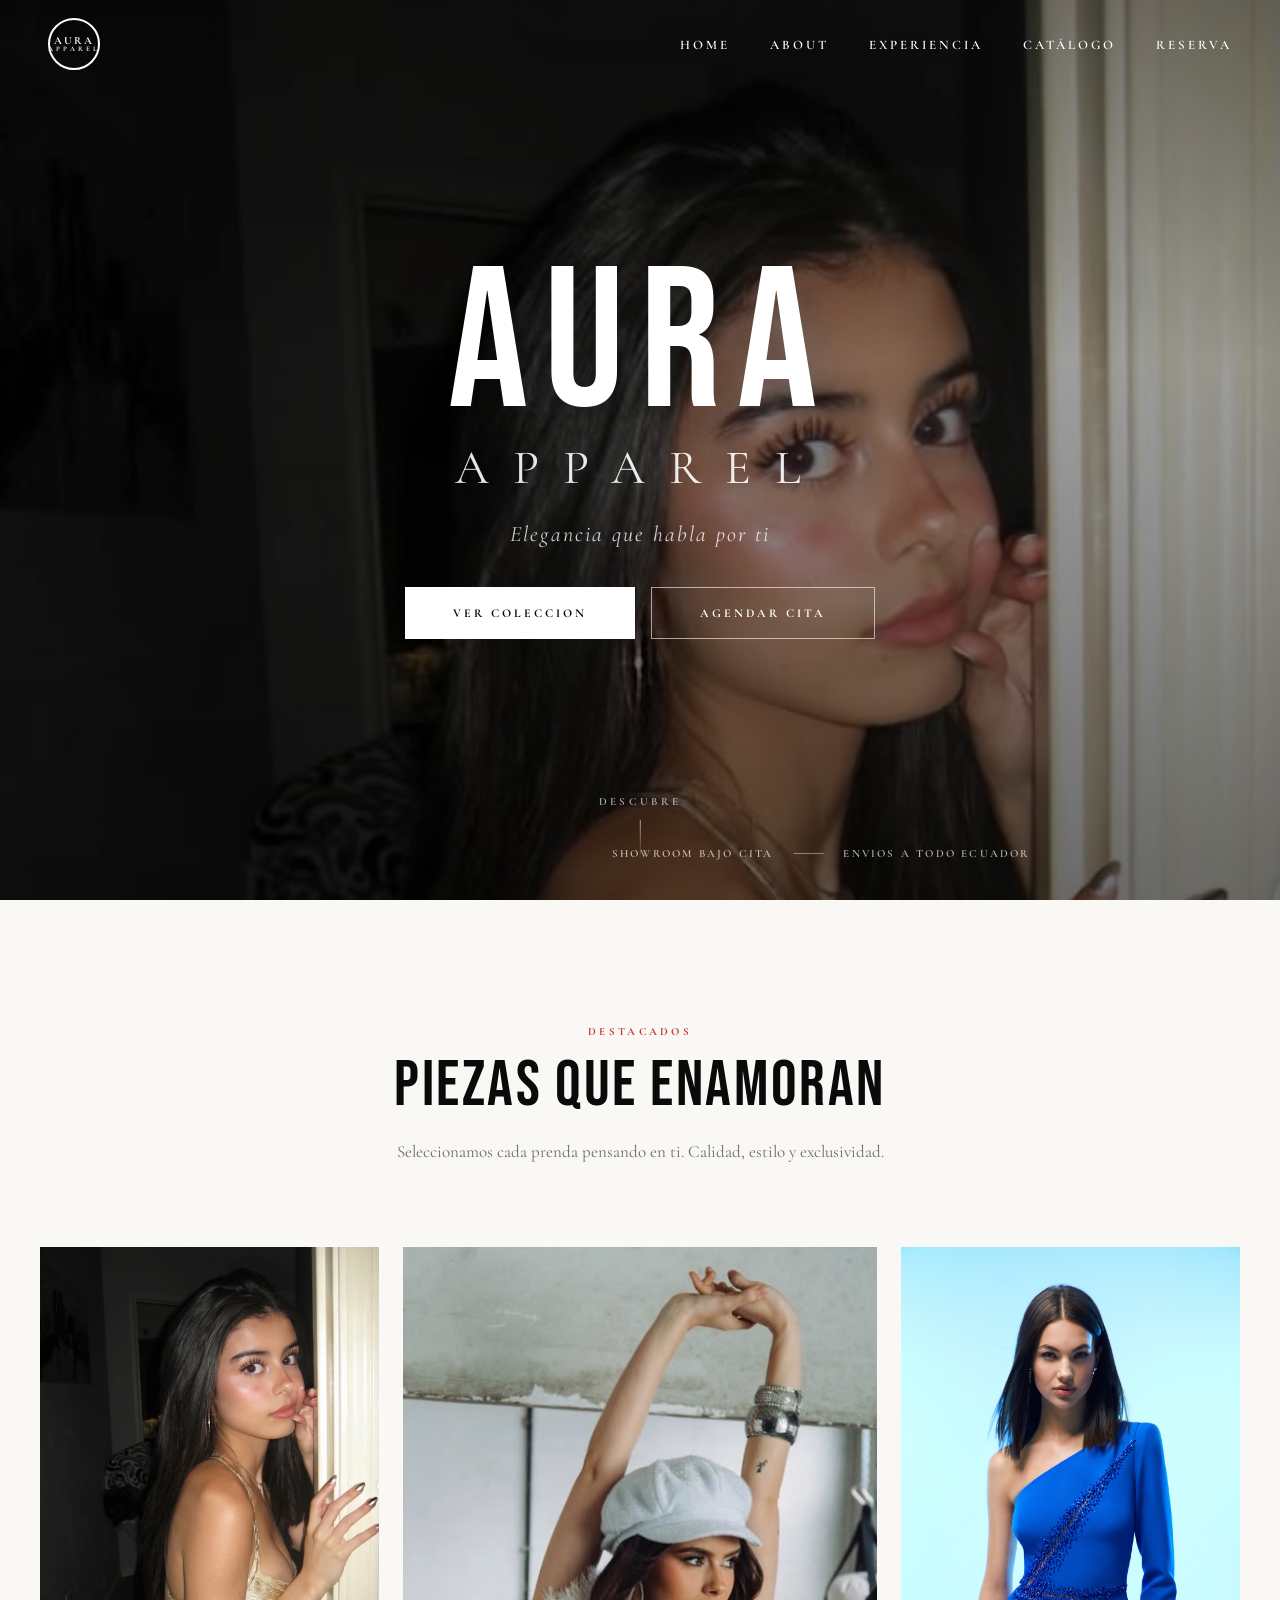
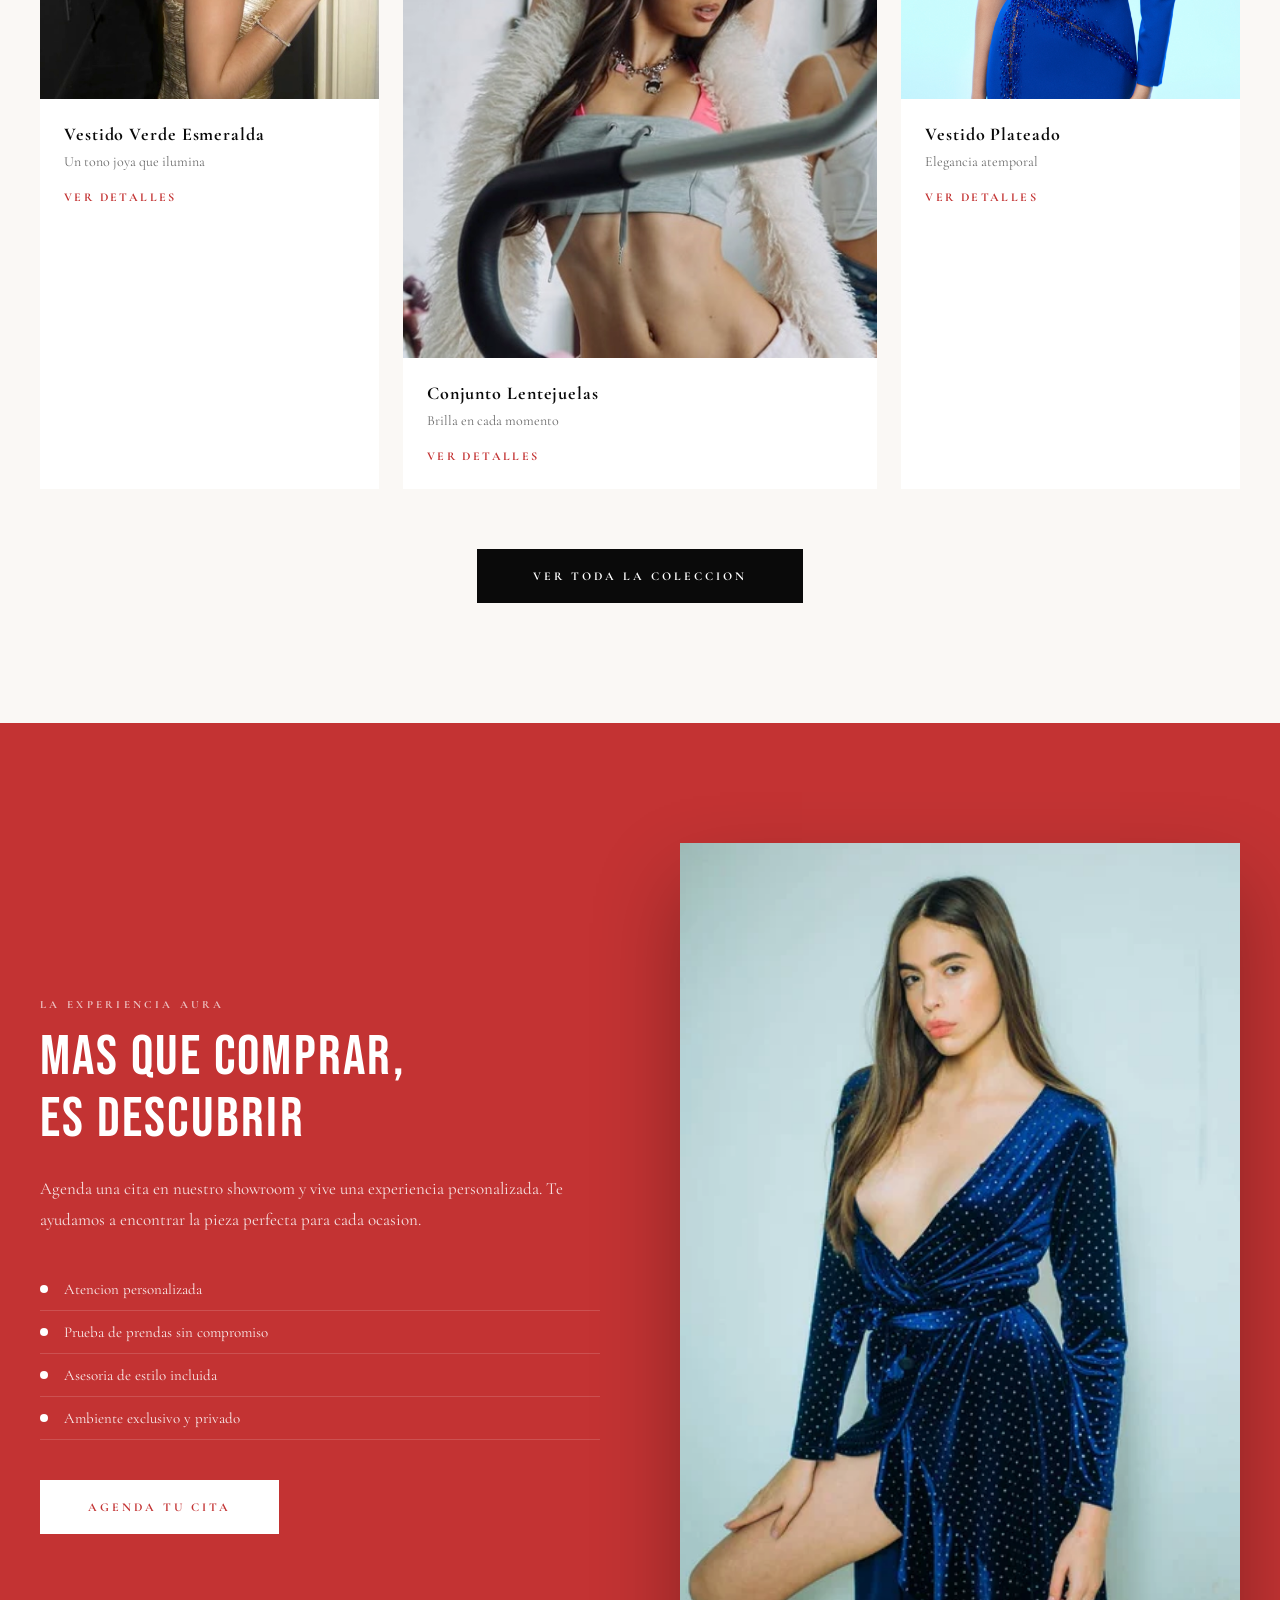
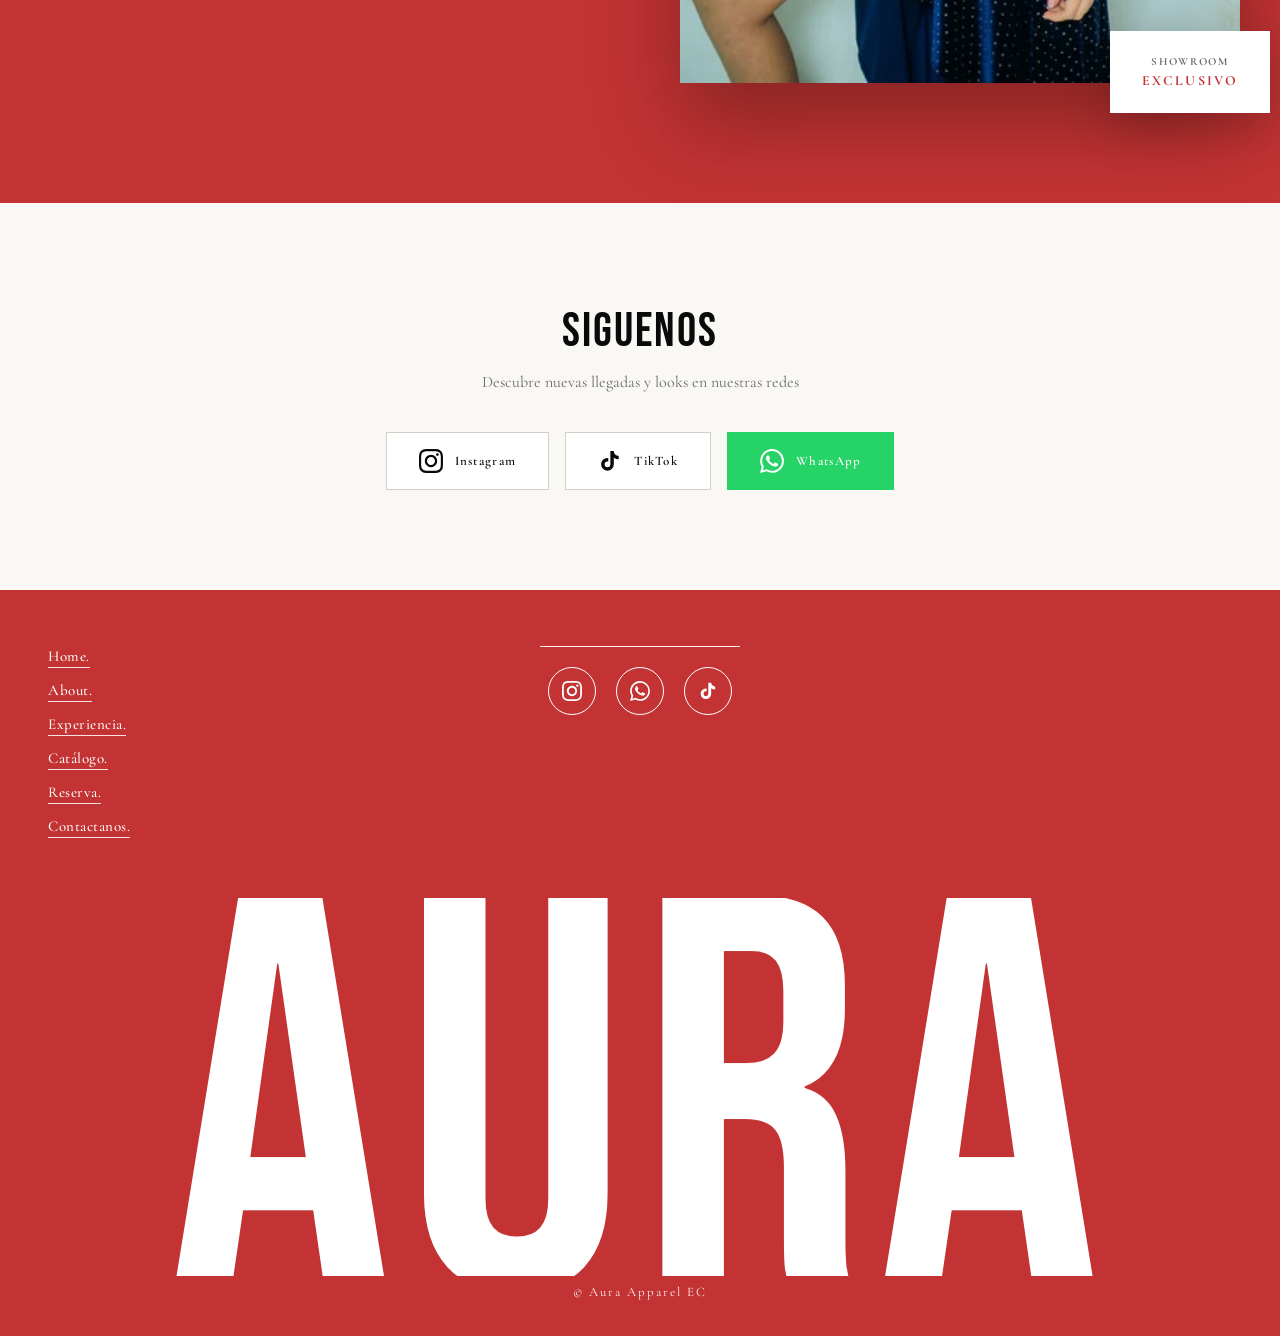
==== commit d6f9cfcc: "feat: redesign landing page for improved visual experience Create elegant hero section and redesign " ====
--- a/index.html
+++ b/index.html
@@ -27,144 +27,134 @@
       </ul>
     </nav>
 
-    <section id="landing">
-      <div class="hero-grid">
-        <div class="hero-img-wrap">
-          <img src="modelo1.jpg" alt="Aura Apparel" />
-          <span class="hero-badge">SHOWROOM</span>
-        </div>
-        <div class="hero-img-wrap">
-          <img src="modelo2.jpg" alt="Aura Apparel" style="object-position: center" />
-        </div>
-        <div class="hero-img-wrap">
-          <img src="modelo3.jpeg" alt="Aura Apparel" style="object-position: right center" />
-          <span class="hero-badge-tr">SHOWROOM</span>
-        </div>
-      </div>
-      <div class="hero-title" id="heroTitle" data-parallax-title>
-        <h1>AURA</h1>
-        <h2>APPAREL</h2>
-      </div>
-      <div class="scroll-hint"><div></div></div>
-    </section>
-
-    <section id="statement">
-      <div class="social-float">
-        <a href="#" data-social="whatsapp" title="WhatsApp">
-          <svg viewBox="0 0 24 24" width="16" height="16" fill="currentColor">
-            <path
-              d="M17.472 14.382c-.297-.149-1.758-.867-2.03-.967-.273-.099-.471-.148-.67.15-.197.297-.767.966-.94 1.164-.173.199-.347.223-.644.075-.297-.15-1.255-.463-2.39-1.475-.883-.788-1.48-1.761-1.653-2.059-.173-.297-.018-.458.13-.606.134-.133.298-.347.446-.52.149-.174.198-.298.298-.497.099-.198.05-.371-.025-.52-.075-.149-.669-1.612-.916-2.207-.242-.579-.487-.5-.669-.51-.173-.008-.371-.01-.57-.01-.198 0-.52.074-.792.372-.272.297-1.04 1.016-1.04 2.479 0 1.462 1.065 2.875 1.213 3.074.149.198 2.096 3.2 5.077 4.487.709.306 1.262.489 1.694.625.712.227 1.36.195 1.871.118.571-.085 1.758-.719 2.006-1.413.248-.694.248-1.289.173-1.413-.074-.124-.272-.198-.57-.347m-5.421 7.403h-.004a9.87 9.87 0 01-5.031-1.378l-.361-.214-3.741.982.998-3.648-.235-.374a9.86 9.86 0 01-1.51-5.26c.001-5.45 4.436-9.884 9.888-9.884 2.64 0 5.122 1.03 6.988 2.898a9.825 9.825 0 012.893 6.994c-.003 5.45-4.437 9.884-9.885 9.884m8.413-18.297A11.815 11.815 0 0012.05 0C5.495 0 .16 5.335.157 11.892c0 2.096.547 4.142 1.588 5.945L.057 24l6.305-1.654a11.882 11.882 0 005.683 1.448h.005c6.554 0 11.89-5.335 11.893-11.893a11.821 11.821 0 00-3.48-8.413z"
-            />
-          </svg>
-        </a>
-        <a href="#" data-social="instagram" title="Instagram">
-          <svg viewBox="0 0 24 24" width="16" height="16" fill="currentColor">
-            <path
-              d="M12 2.163c3.204 0 3.584.012 4.85.07 3.252.148 4.771 1.691 4.919 4.919.058 1.265.069 1.645.069 4.849 0 3.205-.012 3.584-.069 4.849-.149 3.225-1.664 4.771-4.919 4.919-1.266.058-1.644.07-4.85.07-3.204 0-3.584-.012-4.849-.07-3.26-.149-4.771-1.699-4.919-4.92-.058-1.265-.07-1.644-.07-4.849 0-3.204.013-3.583.07-4.849.149-3.227 1.664-4.771 4.919-4.919 1.266-.057 1.645-.069 4.849-.069zm0-2.163c-3.259 0-3.667.014-4.947.072-4.358.2-6.78 2.618-6.98 6.98-.059 1.281-.073 1.689-.073 4.948 0 3.259.014 3.668.072 4.948.2 4.358 2.618 6.78 6.98 6.98 1.281.058 1.689.072 4.948.072 3.259 0 3.668-.014 4.948-.072 4.354-.2 6.782-2.618 6.979-6.98.059-1.28.073-1.689.073-4.948 0-3.259-.014-3.667-.072-4.947-.196-4.354-2.617-6.78-6.979-6.98-1.281-.059-1.69-.073-4.949-.073zm0 5.838c-3.403 0-6.162 2.759-6.162 6.162s2.759 6.163 6.162 6.163 6.162-2.759 6.162-6.163c0-3.403-2.759-6.162-6.162-6.162zm0 10.162c-2.209 0-4-1.79-4-4 0-2.209 1.791-4 4-4s4 1.791 4 4c0 2.21-1.791 4-4 4zm6.406-11.845c-.796 0-1.441.645-1.441 1.44s.645 1.44 1.441 1.44c.795 0 1.439-.645 1.439-1.44s-.644-1.44-1.439-1.44z"
-            />
-          </svg>
-        </a>
-        <a href="#" data-social="tiktok" title="TikTok">
-          <svg viewBox="0 0 24 24" width="16" height="16" fill="currentColor">
-            <path
-              d="M19.59 6.69a4.83 4.83 0 01-3.77-4.25V2h-3.45v13.67a2.89 2.89 0 01-2.88 2.5 2.89 2.89 0 01-2.89-2.89 2.89 2.89 0 012.89-2.89c.28 0 .54.04.79.1V9.01a6.33 6.33 0 00-.79-.05 6.34 6.34 0 00-6.34 6.34 6.34 6.34 0 006.34 6.34 6.34 6.34 0 006.33-6.34V8.73a8.22 8.22 0 004.84 1.56V6.84a4.85 4.85 0 01-1.07-.15z"
-            />
-          </svg>
-        </a>
-      </div>
-
-      <div class="statement-carousel" id="statementCarousel">
-        <button type="button" class="statement-nav prev" id="statementPrev" aria-label="Anterior">‹</button>
-        <div class="statement-frame">
-          <span class="sf-cross sf-tl" aria-hidden="true"></span>
-          <span class="sf-cross sf-tr" aria-hidden="true"></span>
-          <span class="sf-cross sf-bl" aria-hidden="true"></span>
-          <span class="sf-cross sf-br" aria-hidden="true"></span>
-          <div class="statement-slides" id="statementSlides">
-            <div class="statement-slide is-active">
-              <div class="statement-card" id="statementCard">
-                <img
-                  src="heather.jpg"
-                  alt="Aura Apparel"
-                  style="height: 520px; object-fit: cover; object-position: top center"
-                />
-                <div class="card-overlay">
-                  <div class="card-top">
-                    <span>Aura Apparel</span>
-                    <span>Showroom<br />Bajo Cita</span>
-                  </div>
-                  <div class="card-body">
-                    <p>
-                      AURA APPAREL<br />TE INVITA A DESCUBRIR<br />UN ESPACIO DONDE<br />EL ESTILO, LA CALIDAD<br />Y
-                      LOS DETALLES<br />SE ENCUENTRAN.
-                    </p>
-                  </div>
-                  <div class="card-bottom">
-                    <span>Ropa Americana de Marca</span>
-                    <span>Envíos a Todo Ecuador</span>
-                  </div>
-                </div>
-              </div>
+    <section id="landing" class="landing-new">
+      <div class="hero-media">
+        <img src="heather.jpg" alt="Aura Apparel" class="hero-main-img" />
+        <div class="hero-overlay"></div>
+      </div>
+      <div class="hero-content">
+        <div class="hero-brand">
+          <h1 class="hero-title-main">AURA</h1>
+          <p class="hero-subtitle">APPAREL</p>
+        </div>
+        <p class="hero-tagline">Elegancia que habla por ti</p>
+        <div class="hero-actions">
+          <a href="catalogo.html" class="btn-hero-primary">Ver Coleccion</a>
+          <a href="reserva.html" class="btn-hero-secondary">Agendar Cita</a>
+        </div>
+      </div>
+      <div class="hero-scroll-indicator">
+        <span>Descubre</span>
+        <div class="scroll-line"></div>
+      </div>
+      <div class="hero-details">
+        <span class="hero-detail-item">Showroom Bajo Cita</span>
+        <span class="hero-detail-sep"></span>
+        <span class="hero-detail-item">Envios a Todo Ecuador</span>
+      </div>
+    </section>
+
+    <section id="featured" class="featured-section">
+      <div class="featured-header">
+        <span class="featured-label">Destacados</span>
+        <h2 class="featured-title">Piezas que Enamoran</h2>
+        <p class="featured-desc">Seleccionamos cada prenda pensando en ti. Calidad, estilo y exclusividad.</p>
+      </div>
+      <div class="featured-showcase">
+        <div class="featured-card" data-id="vestido-verde-esmeralda">
+          <div class="featured-card-img">
+            <img src="heather.jpg" alt="Vestido Verde Esmeralda" />
+            <div class="featured-card-overlay">
+              <span class="featured-price">$60</span>
             </div>
-            <div class="statement-slide">
-              <div class="statement-card">
-                <img
-                  src="marlucas.jpg"
-                  alt="Aura Apparel"
-                  style="height: 520px; object-fit: cover; object-position: center 20%"
-                />
-                <div class="card-overlay">
-                  <div class="card-top">
-                    <span>Aura Apparel</span>
-                    <span>Showroom<br />Bajo Cita</span>
-                  </div>
-                  <div class="card-body">
-                    <p>
-                      AURA APPAREL<br />TE INVITA A DESCUBRIR<br />UN ESPACIO DONDE<br />EL ESTILO, LA CALIDAD<br />Y
-                      LOS DETALLES<br />SE ENCUENTRAN.
-                    </p>
-                  </div>
-                  <div class="card-bottom">
-                    <span>Ropa Americana de Marca</span>
-                    <span>Envíos a Todo Ecuador</span>
-                  </div>
-                </div>
-              </div>
+          </div>
+          <div class="featured-card-info">
+            <h3>Vestido Verde Esmeralda</h3>
+            <p>Un tono joya que ilumina</p>
+            <a href="producto.html?id=vestido-verde-esmeralda" class="featured-card-link">Ver Detalles</a>
+          </div>
+        </div>
+        <div class="featured-card featured-card-large" data-id="conjunto-lentejuelas">
+          <div class="featured-card-img">
+            <img src="marlucas.jpg" alt="Conjunto Lentejuelas" />
+            <div class="featured-card-overlay">
+              <span class="featured-price">$75</span>
             </div>
-            <div class="statement-slide">
-              <div class="statement-card">
-                <img
-                  src="modelo2.jpg"
-                  alt="Aura Apparel"
-                  style="height: 520px; object-fit: cover; object-position: right 25% top"
-                />
-                <div class="card-overlay">
-                  <div class="card-top">
-                    <span>Aura Apparel</span>
-                    <span>Showroom<br />Bajo Cita</span>
-                  </div>
-                  <div class="card-body">
-                    <p>
-                      AURA APPAREL<br />TE INVITA A DESCUBRIR<br />UN ESPACIO DONDE<br />EL ESTILO, LA CALIDAD<br />Y
-                      LOS DETALLES<br />SE ENCUENTRAN.
-                    </p>
-                  </div>
-                  <div class="card-bottom">
-                    <span>Ropa Americana de Marca</span>
-                    <span>Envíos a Todo Ecuador</span>
-                  </div>
-                </div>
-              </div>
+          </div>
+          <div class="featured-card-info">
+            <h3>Conjunto Lentejuelas</h3>
+            <p>Brilla en cada momento</p>
+            <a href="producto.html?id=conjunto-lentejuelas" class="featured-card-link">Ver Detalles</a>
+          </div>
+        </div>
+        <div class="featured-card" data-id="vestido-plateado-lentejuelas">
+          <div class="featured-card-img">
+            <img src="modelo2.jpg" alt="Vestido Plateado" />
+            <div class="featured-card-overlay">
+              <span class="featured-price">$60</span>
             </div>
           </div>
-        </div>
-        <button type="button" class="statement-nav next" id="statementNext" aria-label="Siguiente">›</button>
-      </div>
-
-      <span class="statement-text st-tl">Para sentirte tú,</span>
-      <span class="statement-text st-tr">No seguimos<br />tendencias,</span>
-      <span class="statement-text st-bl">Elegimos lo que<br />permanece.</span>
-      <span class="statement-text st-br">y destacar sin decir<br />una palabra.</span>
+          <div class="featured-card-info">
+            <h3>Vestido Plateado</h3>
+            <p>Elegancia atemporal</p>
+            <a href="producto.html?id=vestido-plateado-lentejuelas" class="featured-card-link">Ver Detalles</a>
+          </div>
+        </div>
+      </div>
+      <div class="featured-cta">
+        <a href="catalogo.html" class="btn-view-all">Ver Toda la Coleccion</a>
+      </div>
+    </section>
+
+    <section id="experience" class="experience-section">
+      <div class="experience-content">
+        <div class="experience-text">
+          <span class="experience-label">La Experiencia Aura</span>
+          <h2 class="experience-title">Mas que Comprar,<br/>es Descubrir</h2>
+          <p class="experience-desc">Agenda una cita en nuestro showroom y vive una experiencia personalizada. Te ayudamos a encontrar la pieza perfecta para cada ocasion.</p>
+          <ul class="experience-list">
+            <li>Atencion personalizada</li>
+            <li>Prueba de prendas sin compromiso</li>
+            <li>Asesoria de estilo incluida</li>
+            <li>Ambiente exclusivo y privado</li>
+          </ul>
+          <a href="reserva.html" class="btn-experience">Agenda tu Cita</a>
+        </div>
+        <div class="experience-visual">
+          <img src="modelo1.jpg" alt="Experiencia Aura Apparel" />
+          <div class="experience-badge">
+            <span>Showroom</span>
+            <span>Exclusivo</span>
+          </div>
+        </div>
+      </div>
+    </section>
+
+    <section id="social-proof" class="social-section">
+      <div class="social-content">
+        <h2 class="social-title">Siguenos</h2>
+        <p class="social-desc">Descubre nuevas llegadas y looks en nuestras redes</p>
+        <div class="social-links-row">
+          <a href="#" data-social="instagram" class="social-btn">
+            <svg viewBox="0 0 24 24" width="24" height="24" fill="currentColor">
+              <path d="M12 2.163c3.204 0 3.584.012 4.85.07 3.252.148 4.771 1.691 4.919 4.919.058 1.265.069 1.645.069 4.849 0 3.205-.012 3.584-.069 4.849-.149 3.225-1.664 4.771-4.919 4.919-1.266.058-1.644.07-4.85.07-3.204 0-3.584-.012-4.849-.07-3.26-.149-4.771-1.699-4.919-4.92-.058-1.265-.07-1.644-.07-4.849 0-3.204.013-3.583.07-4.849.149-3.227 1.664-4.771 4.919-4.919 1.266-.057 1.645-.069 4.849-.069zm0-2.163c-3.259 0-3.667.014-4.947.072-4.358.2-6.78 2.618-6.98 6.98-.059 1.281-.073 1.689-.073 4.948 0 3.259.014 3.668.072 4.948.2 4.358 2.618 6.78 6.98 6.98 1.281.058 1.689.072 4.948.072 3.259 0 3.668-.014 4.948-.072 4.354-.2 6.782-2.618 6.979-6.98.059-1.28.073-1.689.073-4.948 0-3.259-.014-3.667-.072-4.947-.196-4.354-2.617-6.78-6.979-6.98-1.281-.059-1.69-.073-4.949-.073zm0 5.838c-3.403 0-6.162 2.759-6.162 6.162s2.759 6.163 6.162 6.163 6.162-2.759 6.162-6.163c0-3.403-2.759-6.162-6.162-6.162zm0 10.162c-2.209 0-4-1.79-4-4 0-2.209 1.791-4 4-4s4 1.791 4 4c0 2.21-1.791 4-4 4zm6.406-11.845c-.796 0-1.441.645-1.441 1.44s.645 1.44 1.441 1.44c.795 0 1.439-.645 1.439-1.44s-.644-1.44-1.439-1.44z"/>
+            </svg>
+            <span>Instagram</span>
+          </a>
+          <a href="#" data-social="tiktok" class="social-btn">
+            <svg viewBox="0 0 24 24" width="24" height="24" fill="currentColor">
+              <path d="M19.59 6.69a4.83 4.83 0 01-3.77-4.25V2h-3.45v13.67a2.89 2.89 0 01-2.88 2.5 2.89 2.89 0 01-2.89-2.89 2.89 2.89 0 012.89-2.89c.28 0 .54.04.79.1V9.01a6.33 6.33 0 00-.79-.05 6.34 6.34 0 00-6.34 6.34 6.34 6.34 0 006.34 6.34 6.34 6.34 0 006.33-6.34V8.73a8.22 8.22 0 004.84 1.56V6.84a4.85 4.85 0 01-1.07-.15z"/>
+            </svg>
+            <span>TikTok</span>
+          </a>
+          <a href="#" data-social="whatsapp" class="social-btn social-btn-accent">
+            <svg viewBox="0 0 24 24" width="24" height="24" fill="currentColor">
+              <path d="M17.472 14.382c-.297-.149-1.758-.867-2.03-.967-.273-.099-.471-.148-.67.15-.197.297-.767.966-.94 1.164-.173.199-.347.223-.644.075-.297-.15-1.255-.463-2.39-1.475-.883-.788-1.48-1.761-1.653-2.059-.173-.297-.018-.458.13-.606.134-.133.298-.347.446-.52.149-.174.198-.298.298-.497.099-.198.05-.371-.025-.52-.075-.149-.669-1.612-.916-2.207-.242-.579-.487-.5-.669-.51-.173-.008-.371-.01-.57-.01-.198 0-.52.074-.792.372-.272.297-1.04 1.016-1.04 2.479 0 1.462 1.065 2.875 1.213 3.074.149.198 2.096 3.2 5.077 4.487.709.306 1.262.489 1.694.625.712.227 1.36.195 1.871.118.571-.085 1.758-.719 2.006-1.413.248-.694.248-1.289.173-1.413-.074-.124-.272-.198-.57-.347m-5.421 7.403h-.004a9.87 9.87 0 01-5.031-1.378l-.361-.214-3.741.982.998-3.648-.235-.374a9.86 9.86 0 01-1.51-5.26c.001-5.45 4.436-9.884 9.888-9.884 2.64 0 5.122 1.03 6.988 2.898a9.825 9.825 0 012.893 6.994c-.003 5.45-4.437 9.884-9.885 9.884m8.413-18.297A11.815 11.815 0 0012.05 0C5.495 0 .16 5.335.157 11.892c0 2.096.547 4.142 1.588 5.945L.057 24l6.305-1.654a11.882 11.882 0 005.683 1.448h.005c6.554 0 11.89-5.335 11.893-11.893a11.821 11.821 0 00-3.48-8.413z"/>
+            </svg>
+            <span>WhatsApp</span>
+          </a>
+        </div>
+      </div>
     </section>
 
     <footer class="site-footer">
--- a/styles.css
+++ b/styles.css
@@ -252,142 +252,649 @@
   backdrop-filter: none;
 }
 
-/* ─── LANDING SECTION ─── */
-#landing {
+/* ─── NEW LANDING SECTION ─── */
+.landing-new {
   position: relative;
   height: 100vh;
-  background: var(--red);
+  min-height: 700px;
+  background: var(--black);
   overflow: hidden;
-}
-
-.landing-video {
+  display: flex;
+  align-items: center;
+  justify-content: center;
+}
+
+.hero-media {
   position: absolute;
   inset: 0;
-  width: 100%;
-  height: 100%;
-  object-fit: cover;
   z-index: 1;
 }
 
-.hero-grid {
-  position: relative;
-  z-index: 2;
-}
-
-#landing::after {
-  content: '';
-  position: absolute;
-  inset: 0;
-  pointer-events: none;
-  z-index: 8;
-  background: radial-gradient(ellipse 80% 70% at 50% 45%, transparent 40%, rgba(0, 0, 0, 0.18) 100%);
-}
-
-.hero-grid {
-  display: grid;
-  grid-template-columns: 1fr 1fr 1fr;
-  height: 100%;
-  gap: 3px;
-}
-
-.hero-img-wrap {
-  position: relative;
-  overflow: hidden;
-}
-
-.hero-img-wrap img {
+.hero-main-img {
   width: 100%;
   height: 100%;
   object-fit: cover;
   object-position: top center;
-  transition: transform 1s var(--ease-out-expo);
-}
-
-.hero-img-wrap:hover img {
-  transform: scale(1.05);
-}
-
-.hero-badge {
+  filter: brightness(0.7);
+  transition: transform 8s var(--ease-out-expo), filter 1s ease;
+  animation: heroZoom 20s ease-in-out infinite alternate;
+}
+
+@keyframes heroZoom {
+  0% { transform: scale(1); }
+  100% { transform: scale(1.08); }
+}
+
+.hero-overlay {
   position: absolute;
-  bottom: 24px;
-  left: 24px;
-  font-family: var(--font-serif);
-  font-size: 11px;
-  font-weight: 600;
-  letter-spacing: 3px;
-  color: var(--white);
-  text-transform: uppercase;
-}
-
-.hero-badge-tr {
-  position: absolute;
-  top: 24px;
-  right: 24px;
-  font-family: var(--font-serif);
-  font-size: 11px;
-  font-weight: 600;
-  letter-spacing: 3px;
-  color: var(--white);
-  text-transform: uppercase;
-}
-
-.hero-title {
-  position: absolute;
-  top: 50%;
-  left: 50%;
-  transform: translate(-50%, -50%);
+  inset: 0;
+  background: linear-gradient(
+    180deg,
+    rgba(0,0,0,0.3) 0%,
+    rgba(0,0,0,0.1) 40%,
+    rgba(0,0,0,0.4) 100%
+  );
+  pointer-events: none;
+}
+
+.hero-content {
+  position: relative;
+  z-index: 10;
   text-align: center;
-  pointer-events: none;
-  z-index: 10;
-}
-
-.hero-title h1 {
+  padding: 40px;
+  animation: heroContentIn 1.2s var(--ease-out-expo) both;
+  animation-delay: 0.3s;
+}
+
+@keyframes heroContentIn {
+  from {
+    opacity: 0;
+    transform: translateY(40px);
+  }
+  to {
+    opacity: 1;
+    transform: translateY(0);
+  }
+}
+
+.hero-brand {
+  margin-bottom: 24px;
+}
+
+.hero-title-main {
   font-family: var(--font-display);
-  font-size: clamp(112px, 18vw, 220px);
+  font-size: clamp(80px, 20vw, 200px);
   font-weight: 400;
   color: var(--white);
-  line-height: 0.82;
-  letter-spacing: 0.02em;
-  will-change: transform;
-  text-shadow: 0 8px 64px rgba(0, 0, 0, 0.22);
-}
-
-.hero-title h2 {
-  font-family: var(--font-serif);
-  font-size: clamp(48px, 7vw, 90px);
-  font-weight: 300;
-  color: rgba(255, 255, 255, 0.95);
-  letter-spacing: 16px;
-  text-transform: uppercase;
-  margin-top: -8px;
-  text-shadow: 0 2px 32px rgba(0, 0, 0, 0.2);
-}
-
-.scroll-hint {
+  line-height: 0.85;
+  letter-spacing: 0.08em;
+  text-shadow: 0 8px 60px rgba(0,0,0,0.4);
+}
+
+.hero-subtitle {
+  font-family: var(--font-serif);
+  font-size: clamp(24px, 5vw, 48px);
+  font-weight: 400;
+  color: rgba(255,255,255,0.9);
+  letter-spacing: 0.5em;
+  text-transform: uppercase;
+  margin-top: 8px;
+}
+
+.hero-tagline {
+  font-family: var(--font-serif);
+  font-size: clamp(16px, 2.5vw, 22px);
+  font-weight: 400;
+  font-style: italic;
+  color: rgba(255,255,255,0.8);
+  letter-spacing: 0.1em;
+  margin-bottom: 40px;
+}
+
+.hero-actions {
+  display: flex;
+  gap: 16px;
+  justify-content: center;
+  flex-wrap: wrap;
+}
+
+.btn-hero-primary {
+  display: inline-flex;
+  align-items: center;
+  justify-content: center;
+  padding: 18px 48px;
+  background: var(--white);
+  color: var(--black);
+  border: none;
+  border-radius: 0;
+  font-family: var(--font-serif);
+  font-size: 12px;
+  font-weight: 700;
+  letter-spacing: 0.25em;
+  text-transform: uppercase;
+  text-decoration: none;
+  transition: all 0.4s var(--ease-out-expo);
+}
+
+.btn-hero-primary:hover {
+  background: var(--red);
+  color: var(--white);
+  transform: translateY(-3px);
+  box-shadow: 0 20px 40px rgba(0,0,0,0.3);
+}
+
+.btn-hero-secondary {
+  display: inline-flex;
+  align-items: center;
+  justify-content: center;
+  padding: 18px 48px;
+  background: transparent;
+  color: var(--white);
+  border: 1.5px solid rgba(255,255,255,0.6);
+  border-radius: 0;
+  font-family: var(--font-serif);
+  font-size: 12px;
+  font-weight: 700;
+  letter-spacing: 0.25em;
+  text-transform: uppercase;
+  text-decoration: none;
+  transition: all 0.4s var(--ease-out-expo);
+}
+
+.btn-hero-secondary:hover {
+  background: rgba(255,255,255,0.1);
+  border-color: var(--white);
+  transform: translateY(-3px);
+}
+
+.hero-scroll-indicator {
   position: absolute;
   bottom: 40px;
   left: 50%;
   transform: translateX(-50%);
   z-index: 20;
-}
-
-.scroll-hint div {
-  width: 60px;
-  height: 2px;
+  display: flex;
+  flex-direction: column;
+  align-items: center;
+  gap: 12px;
+  animation: fadeInUp 1s ease 1.5s both;
+}
+
+.hero-scroll-indicator span {
+  font-family: var(--font-serif);
+  font-size: 11px;
+  font-weight: 600;
+  letter-spacing: 0.3em;
+  text-transform: uppercase;
+  color: rgba(255,255,255,0.7);
+}
+
+.scroll-line {
+  width: 1px;
+  height: 40px;
+  background: linear-gradient(to bottom, rgba(255,255,255,0.6), transparent);
+  animation: scrollLine 2s ease-in-out infinite;
+}
+
+@keyframes scrollLine {
+  0%, 100% { transform: scaleY(0.5); opacity: 0.3; }
+  50% { transform: scaleY(1); opacity: 1; }
+}
+
+@keyframes fadeInUp {
+  from { opacity: 0; transform: translateX(-50%) translateY(20px); }
+  to { opacity: 1; transform: translateX(-50%) translateY(0); }
+}
+
+.hero-details {
+  position: absolute;
+  bottom: 40px;
+  right: 40px;
+  z-index: 20;
+  display: flex;
+  align-items: center;
+  gap: 20px;
+  animation: fadeInUp 1s ease 1.8s both;
+}
+
+.hero-detail-item {
+  font-family: var(--font-serif);
+  font-size: 11px;
+  font-weight: 600;
+  letter-spacing: 0.2em;
+  text-transform: uppercase;
+  color: rgba(255,255,255,0.7);
+}
+
+.hero-detail-sep {
+  width: 30px;
+  height: 1px;
+  background: rgba(255,255,255,0.4);
+}
+
+/* ─── FEATURED SECTION ─── */
+.featured-section {
+  background: var(--cream);
+  padding: 120px 40px;
+}
+
+.featured-header {
+  text-align: center;
+  max-width: 600px;
+  margin: 0 auto 80px;
+}
+
+.featured-label {
+  display: inline-block;
+  font-family: var(--font-serif);
+  font-size: 11px;
+  font-weight: 700;
+  letter-spacing: 0.3em;
+  text-transform: uppercase;
+  color: var(--red);
+  margin-bottom: 16px;
+}
+
+.featured-title {
+  font-family: var(--font-display);
+  font-size: clamp(36px, 6vw, 64px);
+  font-weight: 400;
+  color: var(--black);
+  letter-spacing: 0.04em;
+  line-height: 1;
+  margin-bottom: 20px;
+}
+
+.featured-desc {
+  font-family: var(--font-serif);
+  font-size: 17px;
+  color: var(--gray);
+  line-height: 1.7;
+}
+
+.featured-showcase {
+  display: grid;
+  grid-template-columns: 1fr 1.4fr 1fr;
+  gap: 24px;
+  max-width: 1200px;
+  margin: 0 auto;
+}
+
+.featured-card {
+  position: relative;
   background: var(--white);
-  opacity: 0.6;
-  animation: scrollPulse 2s infinite;
-}
-
-@keyframes scrollPulse {
-  0%,
-  100% {
-    opacity: 0.3;
-    transform: scaleX(0.5);
-  }
-  50% {
-    opacity: 0.8;
-    transform: scaleX(1);
+  overflow: hidden;
+  transition: transform 0.6s var(--ease-out-expo), box-shadow 0.4s ease;
+}
+
+.featured-card:hover {
+  transform: translateY(-8px);
+  box-shadow: 0 32px 64px rgba(0,0,0,0.12);
+}
+
+.featured-card-img {
+  position: relative;
+  overflow: hidden;
+  aspect-ratio: 3/4;
+}
+
+.featured-card-large .featured-card-img {
+  aspect-ratio: 3/4.5;
+}
+
+.featured-card-img img {
+  width: 100%;
+  height: 100%;
+  object-fit: cover;
+  object-position: top center;
+  transition: transform 0.8s var(--ease-out-expo);
+}
+
+.featured-card:hover .featured-card-img img {
+  transform: scale(1.08);
+}
+
+.featured-card-overlay {
+  position: absolute;
+  inset: 0;
+  background: linear-gradient(to top, rgba(0,0,0,0.5) 0%, transparent 50%);
+  opacity: 0;
+  transition: opacity 0.4s ease;
+  display: flex;
+  align-items: flex-end;
+  justify-content: flex-end;
+  padding: 20px;
+}
+
+.featured-card:hover .featured-card-overlay {
+  opacity: 1;
+}
+
+.featured-price {
+  font-family: var(--font-display);
+  font-size: 28px;
+  color: var(--white);
+  letter-spacing: 0.05em;
+}
+
+.featured-card-info {
+  padding: 24px;
+}
+
+.featured-card-info h3 {
+  font-family: var(--font-serif);
+  font-size: 18px;
+  font-weight: 700;
+  color: var(--black);
+  letter-spacing: 0.05em;
+  margin-bottom: 8px;
+}
+
+.featured-card-info p {
+  font-family: var(--font-serif);
+  font-size: 14px;
+  color: var(--gray);
+  margin-bottom: 16px;
+}
+
+.featured-card-link {
+  font-family: var(--font-serif);
+  font-size: 12px;
+  font-weight: 700;
+  letter-spacing: 0.2em;
+  text-transform: uppercase;
+  color: var(--red);
+  text-decoration: none;
+  position: relative;
+  padding-bottom: 4px;
+}
+
+.featured-card-link::after {
+  content: '';
+  position: absolute;
+  bottom: 0;
+  left: 0;
+  width: 100%;
+  height: 1px;
+  background: var(--red);
+  transform: scaleX(0);
+  transform-origin: right;
+  transition: transform 0.4s var(--ease-out-expo);
+}
+
+.featured-card:hover .featured-card-link::after {
+  transform: scaleX(1);
+  transform-origin: left;
+}
+
+.featured-cta {
+  text-align: center;
+  margin-top: 60px;
+}
+
+.btn-view-all {
+  display: inline-flex;
+  align-items: center;
+  justify-content: center;
+  padding: 20px 56px;
+  background: var(--black);
+  color: var(--white);
+  border: none;
+  font-family: var(--font-serif);
+  font-size: 12px;
+  font-weight: 700;
+  letter-spacing: 0.25em;
+  text-transform: uppercase;
+  text-decoration: none;
+  transition: all 0.4s var(--ease-out-expo);
+}
+
+.btn-view-all:hover {
+  background: var(--red);
+  transform: translateY(-3px);
+  box-shadow: 0 16px 32px rgba(0,0,0,0.15);
+}
+
+/* ─── EXPERIENCE SECTION ─── */
+.experience-section {
+  background: var(--red);
+  padding: 120px 40px;
+  overflow: hidden;
+}
+
+.experience-content {
+  display: grid;
+  grid-template-columns: 1fr 1fr;
+  gap: 80px;
+  align-items: center;
+  max-width: 1200px;
+  margin: 0 auto;
+}
+
+.experience-label {
+  display: inline-block;
+  font-family: var(--font-serif);
+  font-size: 11px;
+  font-weight: 700;
+  letter-spacing: 0.3em;
+  text-transform: uppercase;
+  color: rgba(255,255,255,0.7);
+  margin-bottom: 16px;
+}
+
+.experience-title {
+  font-family: var(--font-display);
+  font-size: clamp(32px, 5vw, 56px);
+  font-weight: 400;
+  color: var(--white);
+  letter-spacing: 0.04em;
+  line-height: 1.1;
+  margin-bottom: 24px;
+}
+
+.experience-desc {
+  font-family: var(--font-serif);
+  font-size: 17px;
+  color: rgba(255,255,255,0.85);
+  line-height: 1.8;
+  margin-bottom: 32px;
+}
+
+.experience-list {
+  list-style: none;
+  margin-bottom: 40px;
+}
+
+.experience-list li {
+  font-family: var(--font-serif);
+  font-size: 15px;
+  color: rgba(255,255,255,0.9);
+  padding: 12px 0;
+  border-bottom: 1px solid rgba(255,255,255,0.15);
+  padding-left: 24px;
+  position: relative;
+}
+
+.experience-list li::before {
+  content: '';
+  position: absolute;
+  left: 0;
+  top: 50%;
+  transform: translateY(-50%);
+  width: 8px;
+  height: 8px;
+  background: var(--white);
+  border-radius: 50%;
+}
+
+.btn-experience {
+  display: inline-flex;
+  align-items: center;
+  justify-content: center;
+  padding: 20px 48px;
+  background: var(--white);
+  color: var(--red);
+  border: none;
+  font-family: var(--font-serif);
+  font-size: 12px;
+  font-weight: 700;
+  letter-spacing: 0.25em;
+  text-transform: uppercase;
+  text-decoration: none;
+  transition: all 0.4s var(--ease-out-expo);
+}
+
+.btn-experience:hover {
+  background: var(--black);
+  color: var(--white);
+  transform: translateY(-3px);
+  box-shadow: 0 16px 32px rgba(0,0,0,0.2);
+}
+
+.experience-visual {
+  position: relative;
+}
+
+.experience-visual img {
+  width: 100%;
+  height: auto;
+  object-fit: cover;
+  box-shadow: 0 40px 80px rgba(0,0,0,0.3);
+}
+
+.experience-badge {
+  position: absolute;
+  bottom: -30px;
+  right: -30px;
+  background: var(--white);
+  padding: 24px 32px;
+  text-align: center;
+  box-shadow: 0 16px 48px rgba(0,0,0,0.2);
+}
+
+.experience-badge span {
+  display: block;
+  font-family: var(--font-serif);
+  font-size: 14px;
+  font-weight: 700;
+  letter-spacing: 0.15em;
+  text-transform: uppercase;
+  color: var(--red);
+}
+
+.experience-badge span:first-child {
+  font-size: 11px;
+  color: var(--gray);
+  margin-bottom: 4px;
+}
+
+/* ─── SOCIAL SECTION ─── */
+.social-section {
+  background: var(--cream);
+  padding: 100px 40px;
+}
+
+.social-content {
+  text-align: center;
+  max-width: 600px;
+  margin: 0 auto;
+}
+
+.social-title {
+  font-family: var(--font-display);
+  font-size: clamp(32px, 5vw, 48px);
+  font-weight: 400;
+  color: var(--black);
+  letter-spacing: 0.04em;
+  margin-bottom: 12px;
+}
+
+.social-desc {
+  font-family: var(--font-serif);
+  font-size: 16px;
+  color: var(--gray);
+  margin-bottom: 40px;
+}
+
+.social-links-row {
+  display: flex;
+  gap: 16px;
+  justify-content: center;
+  flex-wrap: wrap;
+}
+
+.social-btn {
+  display: inline-flex;
+  align-items: center;
+  gap: 12px;
+  padding: 16px 32px;
+  background: var(--white);
+  border: 1px solid var(--gray-light);
+  color: var(--black);
+  font-family: var(--font-serif);
+  font-size: 13px;
+  font-weight: 600;
+  letter-spacing: 0.1em;
+  text-decoration: none;
+  transition: all 0.3s var(--ease-out-expo);
+}
+
+.social-btn:hover {
+  background: var(--black);
+  border-color: var(--black);
+  color: var(--white);
+  transform: translateY(-3px);
+}
+
+.social-btn-accent {
+  background: #25D366;
+  border-color: #25D366;
+  color: var(--white);
+}
+
+.social-btn-accent:hover {
+  background: #1da851;
+  border-color: #1da851;
+}
+
+/* Responsive for new sections */
+@media (max-width: 900px) {
+  .featured-showcase {
+    grid-template-columns: 1fr;
+    gap: 32px;
+  }
+  
+  .featured-card-large {
+    order: -1;
+  }
+  
+  .experience-content {
+    grid-template-columns: 1fr;
+    gap: 48px;
+  }
+  
+  .experience-visual {
+    order: -1;
+  }
+  
+  .experience-badge {
+    bottom: -20px;
+    right: 20px;
+  }
+  
+  .hero-details {
+    display: none;
+  }
+  
+  .hero-actions {
+    flex-direction: column;
+    gap: 12px;
+  }
+  
+  .btn-hero-primary,
+  .btn-hero-secondary {
+    width: 100%;
+    max-width: 280px;
   }
 }
 
@@ -2927,3 +3434,650 @@
   background: #ddd;
   min-height: 200px;
 }
+
+/* ─── PAGE TRANSITIONS & ANIMATIONS ─── */
+body {
+  animation: pageIn 0.7s var(--ease-out-expo) both;
+}
+
+@keyframes pageIn {
+  from {
+    opacity: 0;
+    transform: translateY(8px);
+  }
+  to {
+    opacity: 1;
+    transform: translateY(0);
+  }
+}
+
+/* Scroll reveal animation */
+.scroll-reveal {
+  opacity: 0;
+  transform: translateY(40px);
+  transition: opacity 0.8s var(--ease-out-expo), transform 0.8s var(--ease-out-expo);
+}
+
+.scroll-reveal.is-visible {
+  opacity: 1;
+  transform: translateY(0);
+}
+
+/* Scale reveal */
+.scale-reveal {
+  opacity: 0;
+  transform: scale(0.95);
+  transition: opacity 0.7s var(--ease-out-expo), transform 0.7s var(--ease-out-expo);
+}
+
+.scale-reveal.is-visible {
+  opacity: 1;
+  transform: scale(1);
+}
+
+/* Slide in from left */
+.slide-left {
+  opacity: 0;
+  transform: translateX(-30px);
+  transition: opacity 0.7s var(--ease-out-expo), transform 0.7s var(--ease-out-expo);
+}
+
+.slide-left.is-visible {
+  opacity: 1;
+  transform: translateX(0);
+}
+
+/* Slide in from right */
+.slide-right {
+  opacity: 0;
+  transform: translateX(30px);
+  transition: opacity 0.7s var(--ease-out-expo), transform 0.7s var(--ease-out-expo);
+}
+
+.slide-right.is-visible {
+  opacity: 1;
+  transform: translateX(0);
+}
+
+/* Staggered reveal for grid items */
+.cat-grid-item {
+  animation: itemReveal 0.7s var(--ease-out-expo) both;
+  animation-delay: calc(var(--item-index, 0) * 0.05s);
+}
+
+@keyframes itemReveal {
+  from {
+    opacity: 0;
+    transform: translateY(30px) scale(0.96);
+  }
+  to {
+    opacity: 1;
+    transform: translateY(0) scale(1);
+  }
+}
+
+/* ─── IMPROVED CAROUSEL ─── */
+.cat-carousel {
+  position: relative;
+  overflow: hidden;
+}
+
+.carousel-wrap {
+  position: relative;
+  overflow: hidden;
+  touch-action: pan-y pinch-zoom;
+}
+
+.carousel-track {
+  display: flex;
+  gap: 4px;
+  scroll-snap-type: x mandatory;
+  overflow-x: auto;
+  scroll-behavior: smooth;
+  scrollbar-width: none;
+  -ms-overflow-style: none;
+  padding: 0 60px;
+}
+
+.carousel-track::-webkit-scrollbar {
+  display: none;
+}
+
+.carousel-slide {
+  flex: 0 0 calc(33.333% - 3px);
+  scroll-snap-align: start;
+  position: relative;
+  cursor: pointer;
+  transition: transform 0.4s var(--ease-out-expo);
+}
+
+.carousel-slide:hover {
+  transform: scale(1.02);
+}
+
+.carousel-slide a {
+  display: block;
+  text-decoration: none;
+  color: inherit;
+}
+
+.carousel-slide img {
+  width: 100%;
+  height: 75vh;
+  max-height: 680px;
+  object-fit: cover;
+  object-position: top center;
+  display: block;
+  transition: filter 0.4s ease;
+}
+
+.carousel-slide:hover img {
+  filter: brightness(1.05);
+}
+
+.carousel-slide .slide-info {
+  position: absolute;
+  bottom: 0;
+  left: 0;
+  right: 0;
+  padding: 60px 24px 24px;
+  background: linear-gradient(to top, rgba(0,0,0,0.7) 0%, transparent 100%);
+  pointer-events: none;
+}
+
+/* Carousel buttons */
+.carousel-btn {
+  position: absolute;
+  top: 50%;
+  transform: translateY(-50%);
+  width: 52px;
+  height: 52px;
+  background: rgba(255, 255, 255, 0.12);
+  backdrop-filter: blur(8px);
+  border: 1.5px solid rgba(255, 255, 255, 0.35);
+  border-radius: 50%;
+  display: flex;
+  align-items: center;
+  justify-content: center;
+  cursor: pointer;
+  z-index: 10;
+  color: var(--white);
+  transition: all 0.3s var(--ease-out-expo);
+  opacity: 0;
+}
+
+.carousel-wrap:hover .carousel-btn {
+  opacity: 1;
+}
+
+.carousel-btn:hover {
+  background: rgba(255, 255, 255, 0.25);
+  border-color: rgba(255, 255, 255, 0.7);
+  transform: translateY(-50%) scale(1.08);
+}
+
+.carousel-btn:active {
+  transform: translateY(-50%) scale(0.95);
+}
+
+.carousel-btn.prev {
+  left: 20px;
+}
+
+.carousel-btn.next {
+  right: 20px;
+}
+
+/* Carousel dots */
+.carousel-dots {
+  position: absolute;
+  bottom: 20px;
+  left: 50%;
+  transform: translateX(-50%);
+  display: flex;
+  gap: 10px;
+  z-index: 10;
+}
+
+.carousel-dot {
+  width: 10px;
+  height: 10px;
+  border-radius: 50%;
+  background: rgba(255, 255, 255, 0.35);
+  border: none;
+  cursor: pointer;
+  transition: all 0.3s ease;
+  padding: 0;
+}
+
+.carousel-dot:hover {
+  background: rgba(255, 255, 255, 0.6);
+}
+
+.carousel-dot.is-active {
+  background: var(--white);
+  transform: scale(1.2);
+}
+
+/* ─── SELECTION BUTTON ─── */
+.select-btn {
+  position: absolute;
+  top: 12px;
+  right: 12px;
+  width: 40px;
+  height: 40px;
+  border-radius: 50%;
+  background: rgba(0, 0, 0, 0.5);
+  backdrop-filter: blur(8px);
+  border: 2px solid rgba(255, 255, 255, 0.5);
+  cursor: pointer;
+  display: flex;
+  align-items: center;
+  justify-content: center;
+  color: var(--white);
+  transition: all 0.3s var(--ease-out-expo);
+  z-index: 5;
+  opacity: 0;
+}
+
+.cat-grid-item:hover .select-btn,
+.carousel-slide:hover .select-btn {
+  opacity: 1;
+}
+
+.select-btn:hover {
+  background: rgba(0, 0, 0, 0.7);
+  border-color: var(--white);
+  transform: scale(1.1);
+}
+
+.select-btn .icon-check {
+  display: none;
+}
+
+.select-btn .icon-plus {
+  display: block;
+}
+
+/* Selected state */
+.cat-grid-item.is-selected .select-btn,
+.carousel-slide.is-selected .select-btn {
+  opacity: 1;
+  background: var(--white);
+  border-color: var(--white);
+  color: var(--red);
+}
+
+.cat-grid-item.is-selected .select-btn .icon-plus,
+.carousel-slide.is-selected .select-btn .icon-plus {
+  display: none;
+}
+
+.cat-grid-item.is-selected .select-btn .icon-check,
+.carousel-slide.is-selected .select-btn .icon-check {
+  display: block;
+}
+
+.cat-grid-item.is-selected,
+.carousel-slide.is-selected {
+  outline: 3px solid var(--white);
+  outline-offset: -3px;
+}
+
+/* ─── FLOATING SELECTION CART ─── */
+.selection-cart {
+  position: fixed;
+  bottom: 24px;
+  right: 24px;
+  z-index: 2000;
+}
+
+.cart-toggle {
+  width: 60px;
+  height: 60px;
+  border-radius: 50%;
+  background: var(--white);
+  border: none;
+  box-shadow: 0 8px 32px rgba(0, 0, 0, 0.25);
+  cursor: pointer;
+  display: flex;
+  align-items: center;
+  justify-content: center;
+  color: var(--red);
+  position: relative;
+  transition: all 0.3s var(--ease-out-expo);
+}
+
+.cart-toggle:hover {
+  transform: scale(1.08);
+  box-shadow: 0 12px 40px rgba(0, 0, 0, 0.3);
+}
+
+.cart-count {
+  position: absolute;
+  top: -4px;
+  right: -4px;
+  min-width: 22px;
+  height: 22px;
+  background: var(--red);
+  color: var(--white);
+  border-radius: 11px;
+  font-family: var(--font-serif);
+  font-size: 12px;
+  font-weight: 700;
+  display: flex;
+  align-items: center;
+  justify-content: center;
+  padding: 0 6px;
+  opacity: 0;
+  transform: scale(0);
+  transition: all 0.3s var(--ease-out-expo);
+}
+
+.cart-count.has-items {
+  opacity: 1;
+  transform: scale(1);
+}
+
+.cart-panel {
+  position: absolute;
+  bottom: 72px;
+  right: 0;
+  width: 340px;
+  max-height: 480px;
+  background: var(--white);
+  border-radius: 16px;
+  box-shadow: 0 16px 64px rgba(0, 0, 0, 0.3);
+  overflow: hidden;
+  opacity: 0;
+  visibility: hidden;
+  transform: translateY(20px) scale(0.95);
+  transition: all 0.35s var(--ease-out-expo);
+}
+
+.cart-panel.is-open {
+  opacity: 1;
+  visibility: visible;
+  transform: translateY(0) scale(1);
+}
+
+.cart-header {
+  display: flex;
+  align-items: center;
+  justify-content: space-between;
+  padding: 18px 20px;
+  border-bottom: 1px solid var(--gray-light);
+}
+
+.cart-header h3 {
+  font-family: var(--font-serif);
+  font-size: 16px;
+  font-weight: 700;
+  letter-spacing: 0.1em;
+  text-transform: uppercase;
+  color: var(--black);
+  margin: 0;
+}
+
+.cart-close {
+  width: 32px;
+  height: 32px;
+  border-radius: 50%;
+  background: transparent;
+  border: none;
+  cursor: pointer;
+  display: flex;
+  align-items: center;
+  justify-content: center;
+  color: var(--gray);
+  transition: all 0.2s ease;
+}
+
+.cart-close:hover {
+  background: var(--cream);
+  color: var(--black);
+}
+
+.cart-items {
+  max-height: 280px;
+  overflow-y: auto;
+  padding: 12px;
+}
+
+.cart-empty {
+  text-align: center;
+  padding: 32px 16px;
+  font-family: var(--font-serif);
+  font-size: 14px;
+  color: var(--gray);
+  font-style: italic;
+}
+
+.cart-item {
+  display: flex;
+  align-items: center;
+  gap: 12px;
+  padding: 10px;
+  border-radius: 10px;
+  background: var(--cream);
+  margin-bottom: 8px;
+  animation: cartItemIn 0.3s var(--ease-out-expo) both;
+}
+
+@keyframes cartItemIn {
+  from {
+    opacity: 0;
+    transform: translateX(20px);
+  }
+  to {
+    opacity: 1;
+    transform: translateX(0);
+  }
+}
+
+.cart-item-img {
+  width: 50px;
+  height: 65px;
+  border-radius: 6px;
+  object-fit: cover;
+  flex-shrink: 0;
+}
+
+.cart-item-info {
+  flex: 1;
+  min-width: 0;
+}
+
+.cart-item-name {
+  font-family: var(--font-serif);
+  font-size: 13px;
+  font-weight: 600;
+  color: var(--black);
+  margin: 0 0 4px;
+  white-space: nowrap;
+  overflow: hidden;
+  text-overflow: ellipsis;
+}
+
+.cart-item-price {
+  font-family: var(--font-display);
+  font-size: 16px;
+  color: var(--red);
+}
+
+.cart-item-remove {
+  width: 28px;
+  height: 28px;
+  border-radius: 50%;
+  background: transparent;
+  border: 1px solid var(--gray-light);
+  cursor: pointer;
+  display: flex;
+  align-items: center;
+  justify-content: center;
+  color: var(--gray);
+  transition: all 0.2s ease;
+  flex-shrink: 0;
+}
+
+.cart-item-remove:hover {
+  background: var(--red);
+  border-color: var(--red);
+  color: var(--white);
+}
+
+.cart-footer {
+  padding: 16px 20px;
+  border-top: 1px solid var(--gray-light);
+  display: flex;
+  flex-direction: column;
+  gap: 10px;
+}
+
+.btn-whatsapp {
+  display: flex;
+  align-items: center;
+  justify-content: center;
+  gap: 10px;
+  padding: 14px 20px;
+  background: #25D366;
+  border: none;
+  border-radius: 999px;
+  font-family: var(--font-serif);
+  font-size: 13px;
+  font-weight: 700;
+  letter-spacing: 0.1em;
+  text-transform: uppercase;
+  color: var(--white);
+  cursor: pointer;
+  transition: all 0.3s var(--ease-out-expo);
+}
+
+.btn-whatsapp:hover:not(:disabled) {
+  background: #1da851;
+  transform: translateY(-2px);
+  box-shadow: 0 6px 20px rgba(37, 211, 102, 0.35);
+}
+
+.btn-whatsapp:disabled {
+  opacity: 0.5;
+  cursor: not-allowed;
+}
+
+.btn-clear {
+  background: transparent;
+  border: none;
+  font-family: var(--font-serif);
+  font-size: 12px;
+  color: var(--gray);
+  cursor: pointer;
+  padding: 8px;
+  transition: color 0.2s ease;
+}
+
+.btn-clear:hover {
+  color: var(--red);
+}
+
+/* ─── ENHANCED HOVER EFFECTS ─── */
+.cat-grid-item a {
+  display: block;
+  height: 100%;
+}
+
+.cat-grid-item img {
+  transition: transform 0.7s var(--ease-out-expo), filter 0.4s ease;
+}
+
+.cat-grid-item:hover img {
+  transform: scale(1.08);
+  filter: brightness(1.05);
+}
+
+.cat-grid-item .item-hover {
+  transition: opacity 0.4s ease, transform 0.4s var(--ease-out-expo);
+  transform: translateY(10px);
+}
+
+.cat-grid-item:hover .item-hover {
+  opacity: 1;
+  transform: translateY(0);
+}
+
+/* Nav link enhanced hover */
+.nav-link {
+  transition: color 0.3s ease, transform 0.3s var(--ease-out-expo);
+}
+
+.nav-link:hover {
+  transform: translateY(-2px);
+}
+
+/* Button micro-interactions */
+.btn-red,
+.btn-outline,
+.btn-product,
+.cat-filter-btn {
+  transition: all 0.35s var(--ease-out-expo);
+}
+
+.btn-red:active,
+.btn-outline:active,
+.btn-product:active {
+  transform: scale(0.97);
+}
+
+/* ─── MOBILE CAROUSEL ─── */
+@media (max-width: 900px) {
+  .carousel-track {
+    padding: 0 20px;
+  }
+  
+  .carousel-slide {
+    flex: 0 0 calc(100% - 40px);
+  }
+  
+  .carousel-slide img {
+    height: 65vh;
+  }
+  
+  .carousel-btn {
+    opacity: 1;
+    width: 44px;
+    height: 44px;
+  }
+  
+  .carousel-btn.prev {
+    left: 8px;
+  }
+  
+  .carousel-btn.next {
+    right: 8px;
+  }
+  
+  .select-btn {
+    opacity: 1;
+  }
+  
+  .cart-panel {
+    width: calc(100vw - 48px);
+    max-width: 340px;
+  }
+}
+
+@media (max-width: 600px) {
+  .selection-cart {
+    bottom: 16px;
+    right: 16px;
+  }
+  
+  .cart-toggle {
+    width: 54px;
+    height: 54px;
+  }
+  
+  .cart-panel {
+    right: -8px;
+    width: calc(100vw - 32px);
+  }
+}
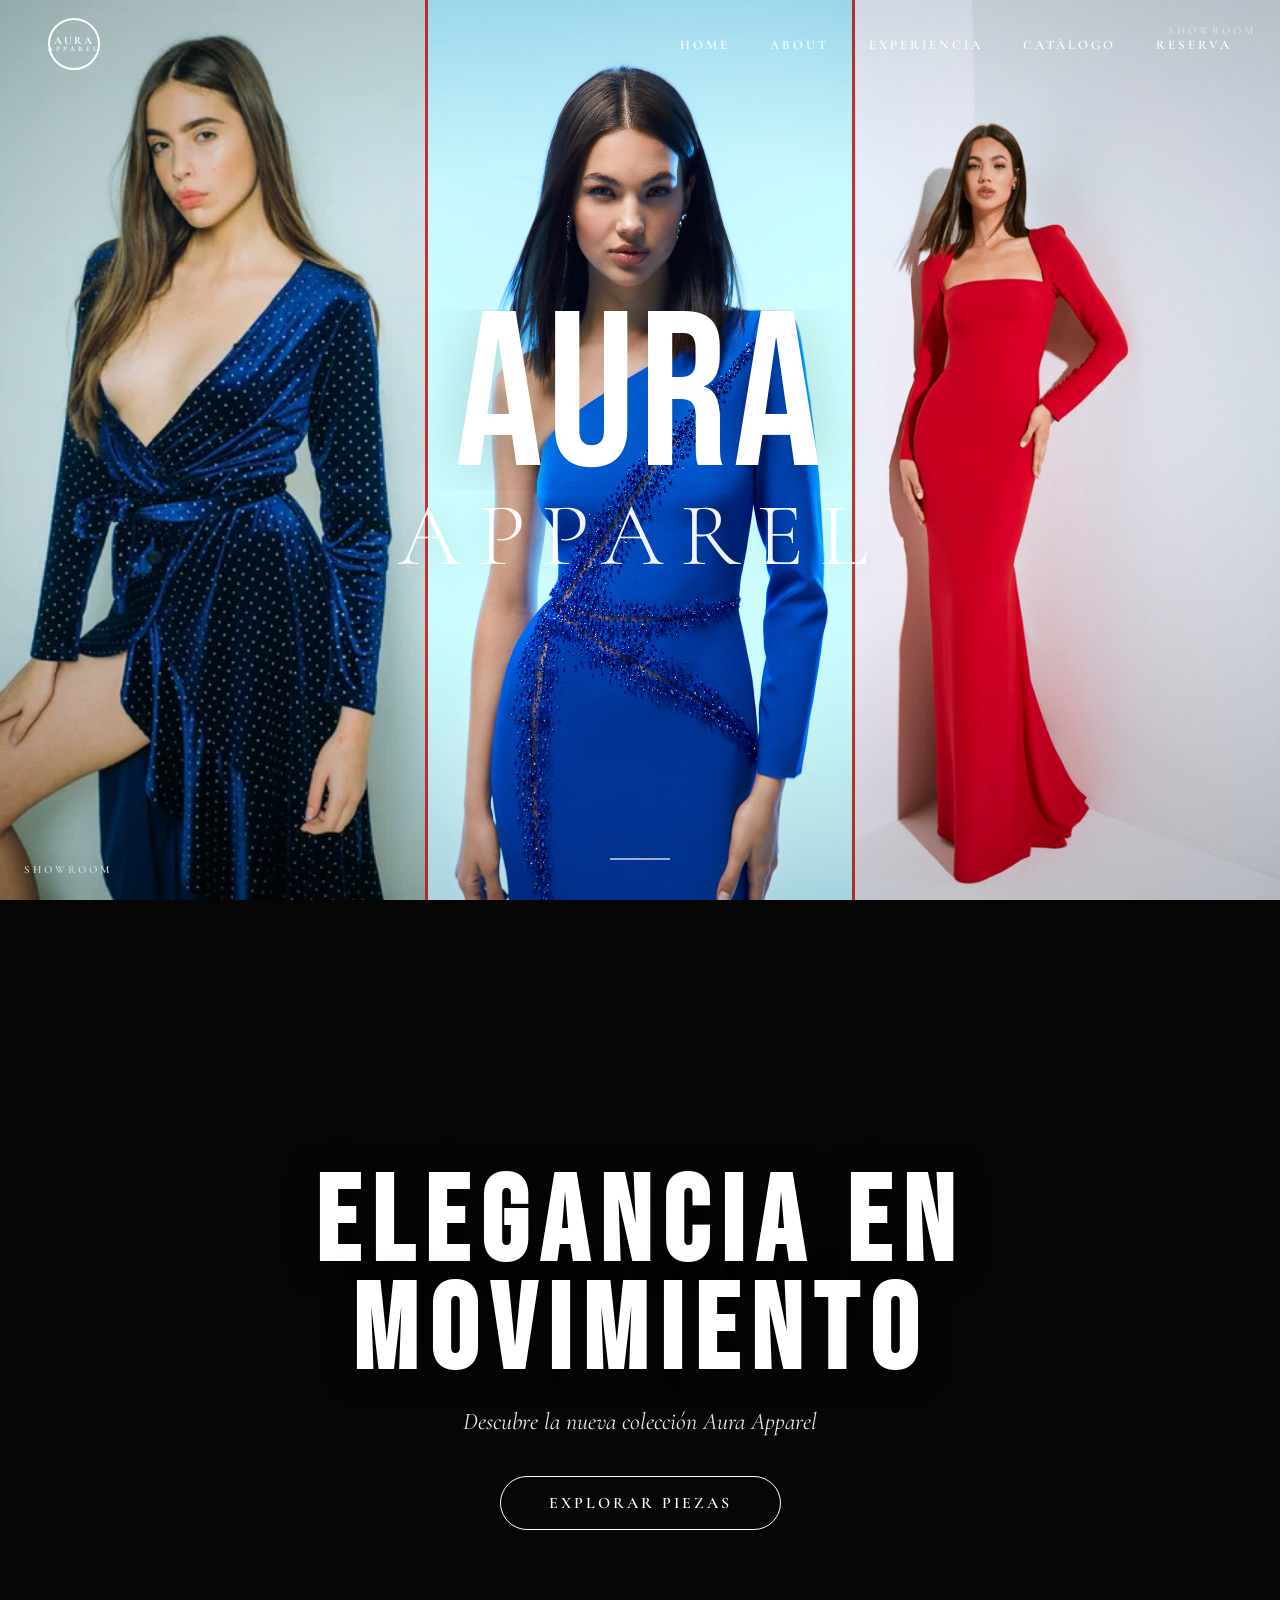
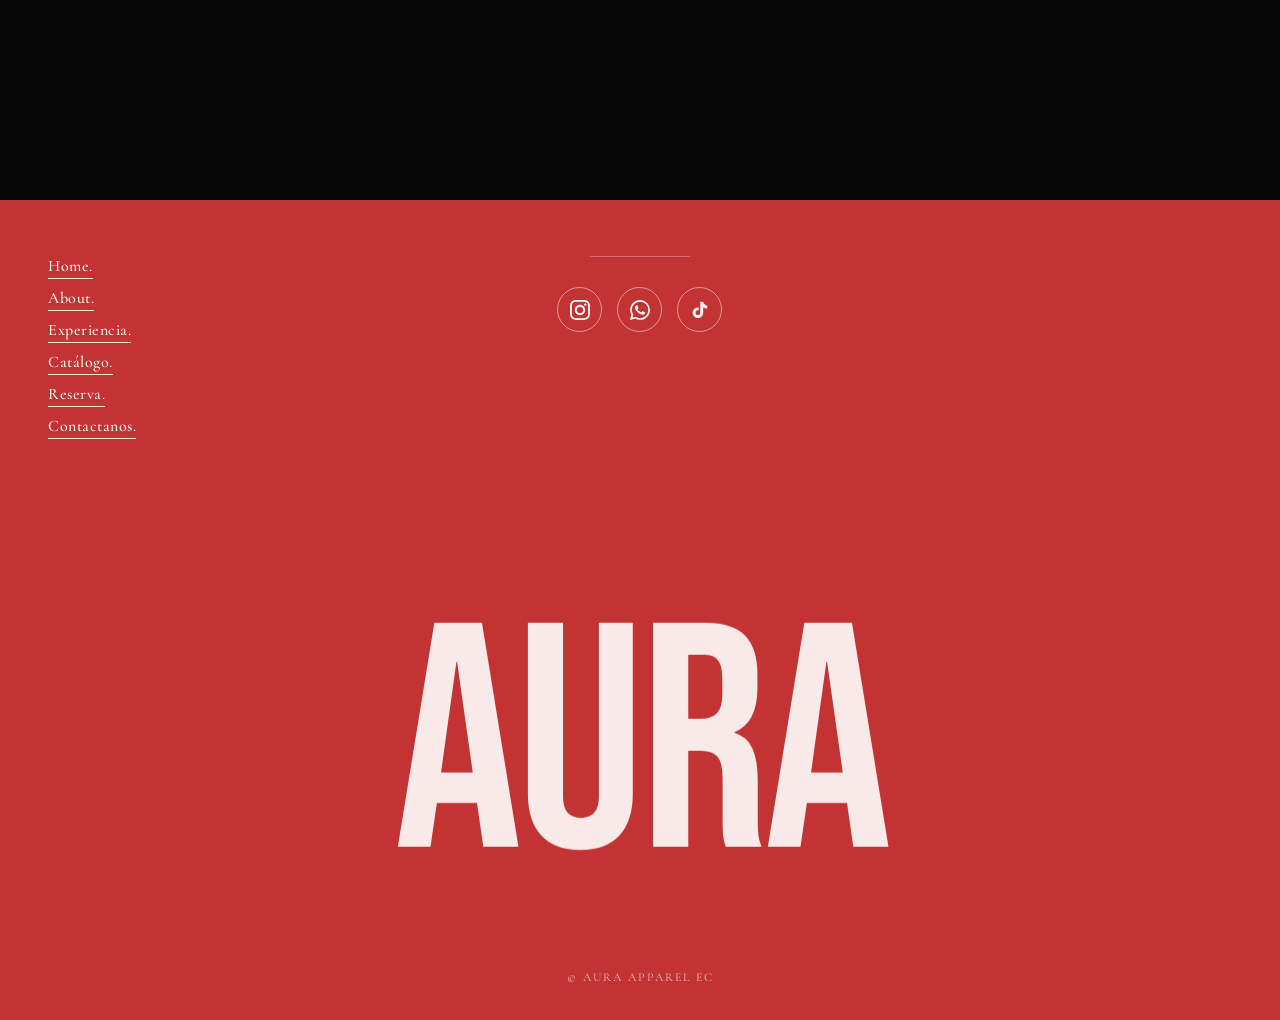
==== commit d90128ff: "CAMBIOS MARTIN 5 HORAS" ====
--- a/index.html
+++ b/index.html
@@ -27,133 +27,40 @@
       </ul>
     </nav>
 
-    <section id="landing" class="landing-new">
-      <div class="hero-media">
-        <img src="heather.jpg" alt="Aura Apparel" class="hero-main-img" />
-        <div class="hero-overlay"></div>
-      </div>
-      <div class="hero-content">
-        <div class="hero-brand">
-          <h1 class="hero-title-main">AURA</h1>
-          <p class="hero-subtitle">APPAREL</p>
+    <section id="landing">
+      <div class="hero-grid">
+        <div class="hero-img-wrap">
+          <img src="modelo1.jpg" alt="Aura Apparel" />
+          <span class="hero-badge">SHOWROOM</span>
         </div>
-        <p class="hero-tagline">Elegancia que habla por ti</p>
-        <div class="hero-actions">
-          <a href="catalogo.html" class="btn-hero-primary">Ver Coleccion</a>
-          <a href="reserva.html" class="btn-hero-secondary">Agendar Cita</a>
+        <div class="hero-img-wrap">
+          <img src="modelo2.jpg" alt="Aura Apparel" style="object-position: center" />
+        </div>
+        <div class="hero-img-wrap">
+          <img src="modelo3.jpeg" alt="Aura Apparel" style="object-position: right center" />
+          <span class="hero-badge-tr">SHOWROOM</span>
         </div>
       </div>
-      <div class="hero-scroll-indicator">
-        <span>Descubre</span>
-        <div class="scroll-line"></div>
+      <div class="hero-title" id="heroTitle" data-parallax-title>
+        <h1>AURA</h1>
+        <h2>APPAREL</h2>
       </div>
-      <div class="hero-details">
-        <span class="hero-detail-item">Showroom Bajo Cita</span>
-        <span class="hero-detail-sep"></span>
-        <span class="hero-detail-item">Envios a Todo Ecuador</span>
-      </div>
+      <div class="scroll-hint"><div></div></div>
     </section>
 
-    <section id="featured" class="featured-section">
-      <div class="featured-header">
-        <span class="featured-label">Destacados</span>
-        <h2 class="featured-title">Piezas que Enamoran</h2>
-        <p class="featured-desc">Seleccionamos cada prenda pensando en ti. Calidad, estilo y exclusividad.</p>
+    <section id="video-statement" class="video-hero">
+      <div class="video-container">
+        <video autoplay muted loop playsinline class="hero-video-bg">
+          <source src="auraAnimacion.mp4" type="video/mp4" />
+          Tu navegador no soporta videos.
+        </video>
+        <div class="video-overlay"></div>
       </div>
-      <div class="featured-showcase">
-        <div class="featured-card" data-id="vestido-verde-esmeralda">
-          <div class="featured-card-img">
-            <img src="heather.jpg" alt="Vestido Verde Esmeralda" />
-            <div class="featured-card-overlay">
-              <span class="featured-price">$60</span>
-            </div>
-          </div>
-          <div class="featured-card-info">
-            <h3>Vestido Verde Esmeralda</h3>
-            <p>Un tono joya que ilumina</p>
-            <a href="producto.html?id=vestido-verde-esmeralda" class="featured-card-link">Ver Detalles</a>
-          </div>
-        </div>
-        <div class="featured-card featured-card-large" data-id="conjunto-lentejuelas">
-          <div class="featured-card-img">
-            <img src="marlucas.jpg" alt="Conjunto Lentejuelas" />
-            <div class="featured-card-overlay">
-              <span class="featured-price">$75</span>
-            </div>
-          </div>
-          <div class="featured-card-info">
-            <h3>Conjunto Lentejuelas</h3>
-            <p>Brilla en cada momento</p>
-            <a href="producto.html?id=conjunto-lentejuelas" class="featured-card-link">Ver Detalles</a>
-          </div>
-        </div>
-        <div class="featured-card" data-id="vestido-plateado-lentejuelas">
-          <div class="featured-card-img">
-            <img src="modelo2.jpg" alt="Vestido Plateado" />
-            <div class="featured-card-overlay">
-              <span class="featured-price">$60</span>
-            </div>
-          </div>
-          <div class="featured-card-info">
-            <h3>Vestido Plateado</h3>
-            <p>Elegancia atemporal</p>
-            <a href="producto.html?id=vestido-plateado-lentejuelas" class="featured-card-link">Ver Detalles</a>
-          </div>
-        </div>
-      </div>
-      <div class="featured-cta">
-        <a href="catalogo.html" class="btn-view-all">Ver Toda la Coleccion</a>
-      </div>
-    </section>
 
-    <section id="experience" class="experience-section">
-      <div class="experience-content">
-        <div class="experience-text">
-          <span class="experience-label">La Experiencia Aura</span>
-          <h2 class="experience-title">Mas que Comprar,<br/>es Descubrir</h2>
-          <p class="experience-desc">Agenda una cita en nuestro showroom y vive una experiencia personalizada. Te ayudamos a encontrar la pieza perfecta para cada ocasion.</p>
-          <ul class="experience-list">
-            <li>Atencion personalizada</li>
-            <li>Prueba de prendas sin compromiso</li>
-            <li>Asesoria de estilo incluida</li>
-            <li>Ambiente exclusivo y privado</li>
-          </ul>
-          <a href="reserva.html" class="btn-experience">Agenda tu Cita</a>
-        </div>
-        <div class="experience-visual">
-          <img src="modelo1.jpg" alt="Experiencia Aura Apparel" />
-          <div class="experience-badge">
-            <span>Showroom</span>
-            <span>Exclusivo</span>
-          </div>
-        </div>
-      </div>
-    </section>
-
-    <section id="social-proof" class="social-section">
-      <div class="social-content">
-        <h2 class="social-title">Siguenos</h2>
-        <p class="social-desc">Descubre nuevas llegadas y looks en nuestras redes</p>
-        <div class="social-links-row">
-          <a href="#" data-social="instagram" class="social-btn">
-            <svg viewBox="0 0 24 24" width="24" height="24" fill="currentColor">
-              <path d="M12 2.163c3.204 0 3.584.012 4.85.07 3.252.148 4.771 1.691 4.919 4.919.058 1.265.069 1.645.069 4.849 0 3.205-.012 3.584-.069 4.849-.149 3.225-1.664 4.771-4.919 4.919-1.266.058-1.644.07-4.85.07-3.204 0-3.584-.012-4.849-.07-3.26-.149-4.771-1.699-4.919-4.92-.058-1.265-.07-1.644-.07-4.849 0-3.204.013-3.583.07-4.849.149-3.227 1.664-4.771 4.919-4.919 1.266-.057 1.645-.069 4.849-.069zm0-2.163c-3.259 0-3.667.014-4.947.072-4.358.2-6.78 2.618-6.98 6.98-.059 1.281-.073 1.689-.073 4.948 0 3.259.014 3.668.072 4.948.2 4.358 2.618 6.78 6.98 6.98 1.281.058 1.689.072 4.948.072 3.259 0 3.668-.014 4.948-.072 4.354-.2 6.782-2.618 6.979-6.98.059-1.28.073-1.689.073-4.948 0-3.259-.014-3.667-.072-4.947-.196-4.354-2.617-6.78-6.979-6.98-1.281-.059-1.69-.073-4.949-.073zm0 5.838c-3.403 0-6.162 2.759-6.162 6.162s2.759 6.163 6.162 6.163 6.162-2.759 6.162-6.163c0-3.403-2.759-6.162-6.162-6.162zm0 10.162c-2.209 0-4-1.79-4-4 0-2.209 1.791-4 4-4s4 1.791 4 4c0 2.21-1.791 4-4 4zm6.406-11.845c-.796 0-1.441.645-1.441 1.44s.645 1.44 1.441 1.44c.795 0 1.439-.645 1.439-1.44s-.644-1.44-1.439-1.44z"/>
-            </svg>
-            <span>Instagram</span>
-          </a>
-          <a href="#" data-social="tiktok" class="social-btn">
-            <svg viewBox="0 0 24 24" width="24" height="24" fill="currentColor">
-              <path d="M19.59 6.69a4.83 4.83 0 01-3.77-4.25V2h-3.45v13.67a2.89 2.89 0 01-2.88 2.5 2.89 2.89 0 01-2.89-2.89 2.89 2.89 0 012.89-2.89c.28 0 .54.04.79.1V9.01a6.33 6.33 0 00-.79-.05 6.34 6.34 0 00-6.34 6.34 6.34 6.34 0 006.34 6.34 6.34 6.34 0 006.33-6.34V8.73a8.22 8.22 0 004.84 1.56V6.84a4.85 4.85 0 01-1.07-.15z"/>
-            </svg>
-            <span>TikTok</span>
-          </a>
-          <a href="#" data-social="whatsapp" class="social-btn social-btn-accent">
-            <svg viewBox="0 0 24 24" width="24" height="24" fill="currentColor">
-              <path d="M17.472 14.382c-.297-.149-1.758-.867-2.03-.967-.273-.099-.471-.148-.67.15-.197.297-.767.966-.94 1.164-.173.199-.347.223-.644.075-.297-.15-1.255-.463-2.39-1.475-.883-.788-1.48-1.761-1.653-2.059-.173-.297-.018-.458.13-.606.134-.133.298-.347.446-.52.149-.174.198-.298.298-.497.099-.198.05-.371-.025-.52-.075-.149-.669-1.612-.916-2.207-.242-.579-.487-.5-.669-.51-.173-.008-.371-.01-.57-.01-.198 0-.52.074-.792.372-.272.297-1.04 1.016-1.04 2.479 0 1.462 1.065 2.875 1.213 3.074.149.198 2.096 3.2 5.077 4.487.709.306 1.262.489 1.694.625.712.227 1.36.195 1.871.118.571-.085 1.758-.719 2.006-1.413.248-.694.248-1.289.173-1.413-.074-.124-.272-.198-.57-.347m-5.421 7.403h-.004a9.87 9.87 0 01-5.031-1.378l-.361-.214-3.741.982.998-3.648-.235-.374a9.86 9.86 0 01-1.51-5.26c.001-5.45 4.436-9.884 9.888-9.884 2.64 0 5.122 1.03 6.988 2.898a9.825 9.825 0 012.893 6.994c-.003 5.45-4.437 9.884-9.885 9.884m8.413-18.297A11.815 11.815 0 0012.05 0C5.495 0 .16 5.335.157 11.892c0 2.096.547 4.142 1.588 5.945L.057 24l6.305-1.654a11.882 11.882 0 005.683 1.448h.005c6.554 0 11.89-5.335 11.893-11.893a11.821 11.821 0 00-3.48-8.413z"/>
-            </svg>
-            <span>WhatsApp</span>
-          </a>
-        </div>
+      <div class="video-content scroll-reveal">
+        <h2 class="video-title">ELEGANCIA EN MOVIMIENTO</h2>
+        <p class="video-subtitle">Descubre la nueva colección Aura Apparel</p>
+        <a href="catalogo.html" class="btn-video-explore">EXPLORAR PIEZAS</a>
       </div>
     </section>
 
--- a/styles.css
+++ b/styles.css
@@ -157,18 +157,24 @@
   background: var(--white);
 }
 
-/* About (fondo crema): texto negro al inicio */
-body#page-about #navbar:not(.scrolled) .nav-link {
-  color: var(--black);
-}
-body#page-about #navbar:not(.scrolled) .nav-link::after {
-  background: var(--black);
-}
-body#page-about #navbar:not(.scrolled) .nav-logo {
-  border-color: var(--black);
-}
-body#page-about #navbar:not(.scrolled) .nav-logo span {
-  color: var(--black);
+/* --- NAVBAR: SIEMPRE NEGRO EN ABOUT --- */
+body#page-about #navbar {
+  background: rgba(10, 10, 10, 1) !important;
+  box-shadow: 0 4px 30px rgba(0, 0, 0, 0.4) !important;
+  backdrop-filter: blur(8px) !important;
+}
+
+body#page-about #navbar .nav-link {
+  color: var(--white) !important;
+}
+body#page-about #navbar .nav-link::after {
+  background: var(--white) !important;
+}
+body#page-about #navbar .nav-logo {
+  border-color: var(--white) !important;
+}
+body#page-about #navbar .nav-logo span {
+  color: var(--white) !important;
 }
 
 .nav-logo {
@@ -252,649 +258,142 @@
   backdrop-filter: none;
 }
 
-/* ─── NEW LANDING SECTION ─── */
-.landing-new {
+/* ─── LANDING SECTION ─── */
+#landing {
   position: relative;
   height: 100vh;
-  min-height: 700px;
-  background: var(--black);
+  background: var(--red);
   overflow: hidden;
-  display: flex;
-  align-items: center;
-  justify-content: center;
-}
-
-.hero-media {
+}
+
+.landing-video {
   position: absolute;
   inset: 0;
+  width: 100%;
+  height: 100%;
+  object-fit: cover;
   z-index: 1;
 }
 
-.hero-main-img {
+.hero-grid {
+  position: relative;
+  z-index: 2;
+}
+
+#landing::after {
+  content: '';
+  position: absolute;
+  inset: 0;
+  pointer-events: none;
+  z-index: 8;
+  background: radial-gradient(ellipse 80% 70% at 50% 45%, transparent 40%, rgba(0, 0, 0, 0.18) 100%);
+}
+
+.hero-grid {
+  display: grid;
+  grid-template-columns: 1fr 1fr 1fr;
+  height: 100%;
+  gap: 3px;
+}
+
+.hero-img-wrap {
+  position: relative;
+  overflow: hidden;
+}
+
+.hero-img-wrap img {
   width: 100%;
   height: 100%;
   object-fit: cover;
   object-position: top center;
-  filter: brightness(0.7);
-  transition: transform 8s var(--ease-out-expo), filter 1s ease;
-  animation: heroZoom 20s ease-in-out infinite alternate;
-}
-
-@keyframes heroZoom {
-  0% { transform: scale(1); }
-  100% { transform: scale(1.08); }
-}
-
-.hero-overlay {
+  transition: transform 1s var(--ease-out-expo);
+}
+
+.hero-img-wrap:hover img {
+  transform: scale(1.05);
+}
+
+.hero-badge {
   position: absolute;
-  inset: 0;
-  background: linear-gradient(
-    180deg,
-    rgba(0,0,0,0.3) 0%,
-    rgba(0,0,0,0.1) 40%,
-    rgba(0,0,0,0.4) 100%
-  );
+  bottom: 24px;
+  left: 24px;
+  font-family: var(--font-serif);
+  font-size: 11px;
+  font-weight: 600;
+  letter-spacing: 3px;
+  color: var(--white);
+  text-transform: uppercase;
+}
+
+.hero-badge-tr {
+  position: absolute;
+  top: 24px;
+  right: 24px;
+  font-family: var(--font-serif);
+  font-size: 11px;
+  font-weight: 600;
+  letter-spacing: 3px;
+  color: var(--white);
+  text-transform: uppercase;
+}
+
+.hero-title {
+  position: absolute;
+  top: 50%;
+  left: 50%;
+  transform: translate(-50%, -50%);
+  text-align: center;
   pointer-events: none;
-}
-
-.hero-content {
-  position: relative;
   z-index: 10;
-  text-align: center;
-  padding: 40px;
-  animation: heroContentIn 1.2s var(--ease-out-expo) both;
-  animation-delay: 0.3s;
-}
-
-@keyframes heroContentIn {
-  from {
-    opacity: 0;
-    transform: translateY(40px);
-  }
-  to {
-    opacity: 1;
-    transform: translateY(0);
-  }
-}
-
-.hero-brand {
-  margin-bottom: 24px;
-}
-
-.hero-title-main {
+}
+
+.hero-title h1 {
   font-family: var(--font-display);
-  font-size: clamp(80px, 20vw, 200px);
+  font-size: clamp(112px, 18vw, 220px);
   font-weight: 400;
   color: var(--white);
-  line-height: 0.85;
-  letter-spacing: 0.08em;
-  text-shadow: 0 8px 60px rgba(0,0,0,0.4);
-}
-
-.hero-subtitle {
-  font-family: var(--font-serif);
-  font-size: clamp(24px, 5vw, 48px);
-  font-weight: 400;
-  color: rgba(255,255,255,0.9);
-  letter-spacing: 0.5em;
-  text-transform: uppercase;
-  margin-top: 8px;
-}
-
-.hero-tagline {
-  font-family: var(--font-serif);
-  font-size: clamp(16px, 2.5vw, 22px);
-  font-weight: 400;
-  font-style: italic;
-  color: rgba(255,255,255,0.8);
-  letter-spacing: 0.1em;
-  margin-bottom: 40px;
-}
-
-.hero-actions {
-  display: flex;
-  gap: 16px;
-  justify-content: center;
-  flex-wrap: wrap;
-}
-
-.btn-hero-primary {
-  display: inline-flex;
-  align-items: center;
-  justify-content: center;
-  padding: 18px 48px;
-  background: var(--white);
-  color: var(--black);
-  border: none;
-  border-radius: 0;
-  font-family: var(--font-serif);
-  font-size: 12px;
-  font-weight: 700;
-  letter-spacing: 0.25em;
-  text-transform: uppercase;
-  text-decoration: none;
-  transition: all 0.4s var(--ease-out-expo);
-}
-
-.btn-hero-primary:hover {
-  background: var(--red);
-  color: var(--white);
-  transform: translateY(-3px);
-  box-shadow: 0 20px 40px rgba(0,0,0,0.3);
-}
-
-.btn-hero-secondary {
-  display: inline-flex;
-  align-items: center;
-  justify-content: center;
-  padding: 18px 48px;
-  background: transparent;
-  color: var(--white);
-  border: 1.5px solid rgba(255,255,255,0.6);
-  border-radius: 0;
-  font-family: var(--font-serif);
-  font-size: 12px;
-  font-weight: 700;
-  letter-spacing: 0.25em;
-  text-transform: uppercase;
-  text-decoration: none;
-  transition: all 0.4s var(--ease-out-expo);
-}
-
-.btn-hero-secondary:hover {
-  background: rgba(255,255,255,0.1);
-  border-color: var(--white);
-  transform: translateY(-3px);
-}
-
-.hero-scroll-indicator {
+  line-height: 0.82;
+  letter-spacing: 0.02em;
+  will-change: transform;
+  text-shadow: 0 8px 64px rgba(0, 0, 0, 0.22);
+}
+
+.hero-title h2 {
+  font-family: var(--font-serif);
+  font-size: clamp(48px, 7vw, 90px);
+  font-weight: 300;
+  color: rgba(255, 255, 255, 0.95);
+  letter-spacing: 16px;
+  text-transform: uppercase;
+  margin-top: -8px;
+  text-shadow: 0 2px 32px rgba(0, 0, 0, 0.2);
+}
+
+.scroll-hint {
   position: absolute;
   bottom: 40px;
   left: 50%;
   transform: translateX(-50%);
   z-index: 20;
-  display: flex;
-  flex-direction: column;
-  align-items: center;
-  gap: 12px;
-  animation: fadeInUp 1s ease 1.5s both;
-}
-
-.hero-scroll-indicator span {
-  font-family: var(--font-serif);
-  font-size: 11px;
-  font-weight: 600;
-  letter-spacing: 0.3em;
-  text-transform: uppercase;
-  color: rgba(255,255,255,0.7);
-}
-
-.scroll-line {
-  width: 1px;
-  height: 40px;
-  background: linear-gradient(to bottom, rgba(255,255,255,0.6), transparent);
-  animation: scrollLine 2s ease-in-out infinite;
-}
-
-@keyframes scrollLine {
-  0%, 100% { transform: scaleY(0.5); opacity: 0.3; }
-  50% { transform: scaleY(1); opacity: 1; }
-}
-
-@keyframes fadeInUp {
-  from { opacity: 0; transform: translateX(-50%) translateY(20px); }
-  to { opacity: 1; transform: translateX(-50%) translateY(0); }
-}
-
-.hero-details {
-  position: absolute;
-  bottom: 40px;
-  right: 40px;
-  z-index: 20;
-  display: flex;
-  align-items: center;
-  gap: 20px;
-  animation: fadeInUp 1s ease 1.8s both;
-}
-
-.hero-detail-item {
-  font-family: var(--font-serif);
-  font-size: 11px;
-  font-weight: 600;
-  letter-spacing: 0.2em;
-  text-transform: uppercase;
-  color: rgba(255,255,255,0.7);
-}
-
-.hero-detail-sep {
-  width: 30px;
-  height: 1px;
-  background: rgba(255,255,255,0.4);
-}
-
-/* ─── FEATURED SECTION ─── */
-.featured-section {
-  background: var(--cream);
-  padding: 120px 40px;
-}
-
-.featured-header {
-  text-align: center;
-  max-width: 600px;
-  margin: 0 auto 80px;
-}
-
-.featured-label {
-  display: inline-block;
-  font-family: var(--font-serif);
-  font-size: 11px;
-  font-weight: 700;
-  letter-spacing: 0.3em;
-  text-transform: uppercase;
-  color: var(--red);
-  margin-bottom: 16px;
-}
-
-.featured-title {
-  font-family: var(--font-display);
-  font-size: clamp(36px, 6vw, 64px);
-  font-weight: 400;
-  color: var(--black);
-  letter-spacing: 0.04em;
-  line-height: 1;
-  margin-bottom: 20px;
-}
-
-.featured-desc {
-  font-family: var(--font-serif);
-  font-size: 17px;
-  color: var(--gray);
-  line-height: 1.7;
-}
-
-.featured-showcase {
-  display: grid;
-  grid-template-columns: 1fr 1.4fr 1fr;
-  gap: 24px;
-  max-width: 1200px;
-  margin: 0 auto;
-}
-
-.featured-card {
-  position: relative;
+}
+
+.scroll-hint div {
+  width: 60px;
+  height: 2px;
   background: var(--white);
-  overflow: hidden;
-  transition: transform 0.6s var(--ease-out-expo), box-shadow 0.4s ease;
-}
-
-.featured-card:hover {
-  transform: translateY(-8px);
-  box-shadow: 0 32px 64px rgba(0,0,0,0.12);
-}
-
-.featured-card-img {
-  position: relative;
-  overflow: hidden;
-  aspect-ratio: 3/4;
-}
-
-.featured-card-large .featured-card-img {
-  aspect-ratio: 3/4.5;
-}
-
-.featured-card-img img {
-  width: 100%;
-  height: 100%;
-  object-fit: cover;
-  object-position: top center;
-  transition: transform 0.8s var(--ease-out-expo);
-}
-
-.featured-card:hover .featured-card-img img {
-  transform: scale(1.08);
-}
-
-.featured-card-overlay {
-  position: absolute;
-  inset: 0;
-  background: linear-gradient(to top, rgba(0,0,0,0.5) 0%, transparent 50%);
-  opacity: 0;
-  transition: opacity 0.4s ease;
-  display: flex;
-  align-items: flex-end;
-  justify-content: flex-end;
-  padding: 20px;
-}
-
-.featured-card:hover .featured-card-overlay {
-  opacity: 1;
-}
-
-.featured-price {
-  font-family: var(--font-display);
-  font-size: 28px;
-  color: var(--white);
-  letter-spacing: 0.05em;
-}
-
-.featured-card-info {
-  padding: 24px;
-}
-
-.featured-card-info h3 {
-  font-family: var(--font-serif);
-  font-size: 18px;
-  font-weight: 700;
-  color: var(--black);
-  letter-spacing: 0.05em;
-  margin-bottom: 8px;
-}
-
-.featured-card-info p {
-  font-family: var(--font-serif);
-  font-size: 14px;
-  color: var(--gray);
-  margin-bottom: 16px;
-}
-
-.featured-card-link {
-  font-family: var(--font-serif);
-  font-size: 12px;
-  font-weight: 700;
-  letter-spacing: 0.2em;
-  text-transform: uppercase;
-  color: var(--red);
-  text-decoration: none;
-  position: relative;
-  padding-bottom: 4px;
-}
-
-.featured-card-link::after {
-  content: '';
-  position: absolute;
-  bottom: 0;
-  left: 0;
-  width: 100%;
-  height: 1px;
-  background: var(--red);
-  transform: scaleX(0);
-  transform-origin: right;
-  transition: transform 0.4s var(--ease-out-expo);
-}
-
-.featured-card:hover .featured-card-link::after {
-  transform: scaleX(1);
-  transform-origin: left;
-}
-
-.featured-cta {
-  text-align: center;
-  margin-top: 60px;
-}
-
-.btn-view-all {
-  display: inline-flex;
-  align-items: center;
-  justify-content: center;
-  padding: 20px 56px;
-  background: var(--black);
-  color: var(--white);
-  border: none;
-  font-family: var(--font-serif);
-  font-size: 12px;
-  font-weight: 700;
-  letter-spacing: 0.25em;
-  text-transform: uppercase;
-  text-decoration: none;
-  transition: all 0.4s var(--ease-out-expo);
-}
-
-.btn-view-all:hover {
-  background: var(--red);
-  transform: translateY(-3px);
-  box-shadow: 0 16px 32px rgba(0,0,0,0.15);
-}
-
-/* ─── EXPERIENCE SECTION ─── */
-.experience-section {
-  background: var(--red);
-  padding: 120px 40px;
-  overflow: hidden;
-}
-
-.experience-content {
-  display: grid;
-  grid-template-columns: 1fr 1fr;
-  gap: 80px;
-  align-items: center;
-  max-width: 1200px;
-  margin: 0 auto;
-}
-
-.experience-label {
-  display: inline-block;
-  font-family: var(--font-serif);
-  font-size: 11px;
-  font-weight: 700;
-  letter-spacing: 0.3em;
-  text-transform: uppercase;
-  color: rgba(255,255,255,0.7);
-  margin-bottom: 16px;
-}
-
-.experience-title {
-  font-family: var(--font-display);
-  font-size: clamp(32px, 5vw, 56px);
-  font-weight: 400;
-  color: var(--white);
-  letter-spacing: 0.04em;
-  line-height: 1.1;
-  margin-bottom: 24px;
-}
-
-.experience-desc {
-  font-family: var(--font-serif);
-  font-size: 17px;
-  color: rgba(255,255,255,0.85);
-  line-height: 1.8;
-  margin-bottom: 32px;
-}
-
-.experience-list {
-  list-style: none;
-  margin-bottom: 40px;
-}
-
-.experience-list li {
-  font-family: var(--font-serif);
-  font-size: 15px;
-  color: rgba(255,255,255,0.9);
-  padding: 12px 0;
-  border-bottom: 1px solid rgba(255,255,255,0.15);
-  padding-left: 24px;
-  position: relative;
-}
-
-.experience-list li::before {
-  content: '';
-  position: absolute;
-  left: 0;
-  top: 50%;
-  transform: translateY(-50%);
-  width: 8px;
-  height: 8px;
-  background: var(--white);
-  border-radius: 50%;
-}
-
-.btn-experience {
-  display: inline-flex;
-  align-items: center;
-  justify-content: center;
-  padding: 20px 48px;
-  background: var(--white);
-  color: var(--red);
-  border: none;
-  font-family: var(--font-serif);
-  font-size: 12px;
-  font-weight: 700;
-  letter-spacing: 0.25em;
-  text-transform: uppercase;
-  text-decoration: none;
-  transition: all 0.4s var(--ease-out-expo);
-}
-
-.btn-experience:hover {
-  background: var(--black);
-  color: var(--white);
-  transform: translateY(-3px);
-  box-shadow: 0 16px 32px rgba(0,0,0,0.2);
-}
-
-.experience-visual {
-  position: relative;
-}
-
-.experience-visual img {
-  width: 100%;
-  height: auto;
-  object-fit: cover;
-  box-shadow: 0 40px 80px rgba(0,0,0,0.3);
-}
-
-.experience-badge {
-  position: absolute;
-  bottom: -30px;
-  right: -30px;
-  background: var(--white);
-  padding: 24px 32px;
-  text-align: center;
-  box-shadow: 0 16px 48px rgba(0,0,0,0.2);
-}
-
-.experience-badge span {
-  display: block;
-  font-family: var(--font-serif);
-  font-size: 14px;
-  font-weight: 700;
-  letter-spacing: 0.15em;
-  text-transform: uppercase;
-  color: var(--red);
-}
-
-.experience-badge span:first-child {
-  font-size: 11px;
-  color: var(--gray);
-  margin-bottom: 4px;
-}
-
-/* ─── SOCIAL SECTION ─── */
-.social-section {
-  background: var(--cream);
-  padding: 100px 40px;
-}
-
-.social-content {
-  text-align: center;
-  max-width: 600px;
-  margin: 0 auto;
-}
-
-.social-title {
-  font-family: var(--font-display);
-  font-size: clamp(32px, 5vw, 48px);
-  font-weight: 400;
-  color: var(--black);
-  letter-spacing: 0.04em;
-  margin-bottom: 12px;
-}
-
-.social-desc {
-  font-family: var(--font-serif);
-  font-size: 16px;
-  color: var(--gray);
-  margin-bottom: 40px;
-}
-
-.social-links-row {
-  display: flex;
-  gap: 16px;
-  justify-content: center;
-  flex-wrap: wrap;
-}
-
-.social-btn {
-  display: inline-flex;
-  align-items: center;
-  gap: 12px;
-  padding: 16px 32px;
-  background: var(--white);
-  border: 1px solid var(--gray-light);
-  color: var(--black);
-  font-family: var(--font-serif);
-  font-size: 13px;
-  font-weight: 600;
-  letter-spacing: 0.1em;
-  text-decoration: none;
-  transition: all 0.3s var(--ease-out-expo);
-}
-
-.social-btn:hover {
-  background: var(--black);
-  border-color: var(--black);
-  color: var(--white);
-  transform: translateY(-3px);
-}
-
-.social-btn-accent {
-  background: #25D366;
-  border-color: #25D366;
-  color: var(--white);
-}
-
-.social-btn-accent:hover {
-  background: #1da851;
-  border-color: #1da851;
-}
-
-/* Responsive for new sections */
-@media (max-width: 900px) {
-  .featured-showcase {
-    grid-template-columns: 1fr;
-    gap: 32px;
-  }
-  
-  .featured-card-large {
-    order: -1;
-  }
-  
-  .experience-content {
-    grid-template-columns: 1fr;
-    gap: 48px;
-  }
-  
-  .experience-visual {
-    order: -1;
-  }
-  
-  .experience-badge {
-    bottom: -20px;
-    right: 20px;
-  }
-  
-  .hero-details {
-    display: none;
-  }
-  
-  .hero-actions {
-    flex-direction: column;
-    gap: 12px;
-  }
-  
-  .btn-hero-primary,
-  .btn-hero-secondary {
-    width: 100%;
-    max-width: 280px;
+  opacity: 0.6;
+  animation: scrollPulse 2s infinite;
+}
+
+@keyframes scrollPulse {
+  0%,
+  100% {
+    opacity: 0.3;
+    transform: scaleX(0.5);
+  }
+  50% {
+    opacity: 0.8;
+    transform: scaleX(1);
   }
 }
 
@@ -1008,7 +507,6 @@
   transform: scale(1.06);
 }
 
-/* Landing section 2: carrusel automático, sin botones laterales */
 .statement-nav {
   display: none;
 }
@@ -1116,7 +614,6 @@
   color: rgba(255, 200, 200, 0.9);
 }
 
-/* CTA editorial final (home, mockup) */
 .home-cta-editorial {
   background: var(--cream);
   padding: clamp(72px, 12vw, 120px) 40px;
@@ -1278,11 +775,12 @@
   margin-top: 12px;
 }
 
+/* ─── ABOUT: TIMELINE ESTILO CARDS ─── */
 .timeline {
   position: relative;
-  max-width: 1000px;
+  max-width: 1140px; /* Más ancho para que las tarjetas respiren */
   margin: 0 auto;
-  padding: 0 40px;
+  padding: 0 24px;
 }
 
 .timeline-line {
@@ -1294,15 +792,16 @@
   background: var(--red);
   transform: translateX(-50%);
   transition: height 0.05s linear;
+  z-index: 1;
 }
 
 .timeline-item {
   display: grid;
-  grid-template-columns: 1fr 60px 1fr;
-  align-items: start;
-  margin-bottom: 100px;
+  grid-template-columns: 1fr 80px 1fr;
+  align-items: center; /* Centra la tarjeta con el punto rojo */
+  margin-bottom: 120px;
   opacity: 0;
-  transform: translateY(48px);
+  transform: translateY(60px);
   transition:
     opacity 0.85s var(--ease-out-expo),
     transform 0.85s var(--ease-out-expo);
@@ -1313,36 +812,6 @@
   transform: translateY(0);
 }
 
-.timeline-item.left.visible .tl-content {
-  animation: tlFromLeft 0.9s var(--ease-out-expo) both;
-}
-
-.timeline-item.right.visible .tl-content {
-  animation: tlFromRight 0.9s var(--ease-out-expo) both;
-}
-
-@keyframes tlFromLeft {
-  from {
-    opacity: 0;
-    transform: translateX(-28px);
-  }
-  to {
-    opacity: 1;
-    transform: translateX(0);
-  }
-}
-
-@keyframes tlFromRight {
-  from {
-    opacity: 0;
-    transform: translateX(28px);
-  }
-  to {
-    opacity: 1;
-    transform: translateX(0);
-  }
-}
-
 .timeline-item.left .tl-content {
   grid-column: 1;
 }
@@ -1366,55 +835,133 @@
 .tl-dot {
   display: flex;
   justify-content: center;
-  padding-top: 80px;
+  z-index: 2;
 }
 
 .tl-dot-inner {
-  width: 16px;
-  height: 16px;
+  width: 22px;
+  height: 22px;
   border-radius: 50%;
   background: var(--red);
-  border: 3px solid var(--cream);
-  box-shadow: 0 0 0 2px var(--red);
-}
-
-.tl-content {
-  padding: 0 32px;
-}
-
-.tl-img {
+  border: 4px solid var(--cream);
+  box-shadow: 0 0 0 1px var(--red);
+  transition: transform 0.4s var(--ease-out-expo);
+}
+
+.timeline-item.visible:hover .tl-dot-inner {
+  transform: scale(1.3);
+}
+
+/* Diseño de la Tarjeta */
+.tl-card {
+  background: var(--white);
+  border-radius: 16px;
+  overflow: hidden;
+  box-shadow: 0 24px 64px rgba(0, 0, 0, 0.06);
+  transition:
+    transform 0.5s var(--ease-out-expo),
+    box-shadow 0.5s var(--ease-out-expo);
+  will-change: transform;
+}
+
+.tl-card:hover {
+  transform: translateY(-8px);
+  box-shadow: 0 32px 80px rgba(0, 0, 0, 0.12);
+}
+
+/* Contenedor grande para la imagen */
+.tl-img-frame {
+  position: relative;
   width: 100%;
-  max-width: 300px;
-  border-radius: 8px;
+  aspect-ratio: 16 / 10; /* Formato panorámico elegante */
   overflow: hidden;
-  margin-bottom: 20px;
-  box-shadow: 0 16px 48px rgba(0, 0, 0, 0.12);
-}
-
-.timeline-item.right .tl-img {
-  margin-left: auto;
-}
-
-.tl-img img {
+}
+
+.tl-img-frame img {
   width: 100%;
-  height: 200px;
+  height: 100%;
   object-fit: cover;
-  display: block;
-}
-
-.tl-content h4 {
-  font-family: var(--font-serif);
-  font-size: 28px;
+  transition: transform 1.2s var(--ease-out-expo);
+}
+
+.tl-card:hover .tl-img-frame img {
+  transform: scale(1.05);
+}
+
+/* Badge del Año flotando sobre la imagen */
+.tl-year {
+  position: absolute;
+  bottom: 16px;
+  background: var(--white);
+  color: var(--red);
+  font-family: var(--font-display);
+  font-size: 26px;
+  padding: 6px 20px;
+  border-radius: 999px;
+  letter-spacing: 2px;
+  box-shadow: 0 8px 24px rgba(0, 0, 0, 0.15);
+  z-index: 5;
+}
+
+.timeline-item.left .tl-year {
+  right: 16px; /* A la derecha si la tarjeta está a la izquierda */
+}
+
+.timeline-item.right .tl-year {
+  left: 16px; /* A la izquierda si la tarjeta está a la derecha */
+}
+
+/* Área de texto */
+.tl-text {
+  padding: 40px 32px;
+}
+
+.tl-text h4 {
+  font-family: var(--font-serif);
+  font-size: clamp(26px, 3vw, 34px);
   font-weight: 700;
   color: var(--black);
-  margin-bottom: 12px;
-}
-
-.tl-content p {
+  margin-bottom: 16px;
+  text-transform: uppercase;
+  letter-spacing: 1px;
+}
+
+.tl-text p {
   font-family: var(--font-serif);
   font-size: 16px;
-  line-height: 1.8;
+  line-height: 1.85;
   color: var(--gray);
+}
+
+/* Responsive para Móviles */
+@media (max-width: 900px) {
+  .timeline-line {
+    left: 24px;
+    transform: none;
+  }
+  .timeline-item {
+    grid-template-columns: 48px 1fr;
+    margin-bottom: 64px;
+    gap: 16px;
+  }
+  .timeline-item.left .tl-content,
+  .timeline-item.right .tl-content {
+    grid-column: 2;
+  }
+  .timeline-item.left .tl-dot,
+  .timeline-item.right .tl-dot {
+    grid-column: 1;
+    justify-content: flex-start;
+  }
+  .timeline-item.left .tl-empty,
+  .timeline-item.right .tl-empty {
+    display: none;
+  }
+  .timeline-item.left .tl-year,
+  .timeline-item.right .tl-year {
+    right: 16px;
+    left: auto; /* En móvil siempre el badge a la derecha */
+  }
 }
 
 .personal-msg {
@@ -2277,7 +1824,7 @@
   border-radius: 4px;
 }
 
-/* FAQ en experiencia (respuestas siempre visibles) */
+/* FAQ */
 .faq-list {
   max-width: 720px;
   margin: 0 auto;
@@ -2320,7 +1867,6 @@
   line-height: 1.9;
 }
 
-/* Acordeón genérico (si se usa en otro sitio) */
 .faq-item:not(.faq-static) {
   border-bottom: 1px solid var(--gray-light);
   padding: 20px 0;
@@ -2378,7 +1924,7 @@
   line-height: 1.85;
 }
 
-/* Marcas — vitrina interactiva */
+/* Marcas */
 .marcas-showcase {
   padding: 12px 0 48px;
   max-width: 1100px;
@@ -2538,7 +2084,7 @@
   letter-spacing: 0.06em;
 }
 
-/* Showroom pantalla completa (debajo de nav y menú de experiencia) */
+/* Showroom fullscreen */
 .showroom-fullscreen {
   display: none;
   position: fixed;
@@ -3164,7 +2710,7 @@
   letter-spacing: 0.02em;
 }
 
-/* ─── FOOTER (referencia marca: #C33333, tipografía mixta) ─── */
+/* FOOTER */
 footer.site-footer {
   background: #c33333;
   padding: 56px 48px 0;
@@ -3297,7 +2843,7 @@
   opacity: 0.95;
 }
 
-/* ─── ANIMATIONS ─── */
+/* ANIMATIONS */
 .fade-up {
   opacity: 0;
   transform: translateY(36px);
@@ -3315,12 +2861,9 @@
   padding-top: 0;
 }
 
-/* Espacio bajo nav fija en páginas internas */
 body.page-inner #about {
   padding-top: 140px;
 }
-
-/* Catálogo y reserva con barra superior fija */
 body.page-inner #catalogo {
   padding-top: 120px;
 }
@@ -3435,7 +2978,6 @@
   min-height: 200px;
 }
 
-/* ─── PAGE TRANSITIONS & ANIMATIONS ─── */
 body {
   animation: pageIn 0.7s var(--ease-out-expo) both;
 }
@@ -3451,11 +2993,12 @@
   }
 }
 
-/* Scroll reveal animation */
 .scroll-reveal {
   opacity: 0;
   transform: translateY(40px);
-  transition: opacity 0.8s var(--ease-out-expo), transform 0.8s var(--ease-out-expo);
+  transition:
+    opacity 0.8s var(--ease-out-expo),
+    transform 0.8s var(--ease-out-expo);
 }
 
 .scroll-reveal.is-visible {
@@ -3463,11 +3006,12 @@
   transform: translateY(0);
 }
 
-/* Scale reveal */
 .scale-reveal {
   opacity: 0;
   transform: scale(0.95);
-  transition: opacity 0.7s var(--ease-out-expo), transform 0.7s var(--ease-out-expo);
+  transition:
+    opacity 0.7s var(--ease-out-expo),
+    transform 0.7s var(--ease-out-expo);
 }
 
 .scale-reveal.is-visible {
@@ -3475,11 +3019,12 @@
   transform: scale(1);
 }
 
-/* Slide in from left */
 .slide-left {
   opacity: 0;
   transform: translateX(-30px);
-  transition: opacity 0.7s var(--ease-out-expo), transform 0.7s var(--ease-out-expo);
+  transition:
+    opacity 0.7s var(--ease-out-expo),
+    transform 0.7s var(--ease-out-expo);
 }
 
 .slide-left.is-visible {
@@ -3487,11 +3032,12 @@
   transform: translateX(0);
 }
 
-/* Slide in from right */
 .slide-right {
   opacity: 0;
   transform: translateX(30px);
-  transition: opacity 0.7s var(--ease-out-expo), transform 0.7s var(--ease-out-expo);
+  transition:
+    opacity 0.7s var(--ease-out-expo),
+    transform 0.7s var(--ease-out-expo);
 }
 
 .slide-right.is-visible {
@@ -3499,7 +3045,6 @@
   transform: translateX(0);
 }
 
-/* Staggered reveal for grid items */
 .cat-grid-item {
   animation: itemReveal 0.7s var(--ease-out-expo) both;
   animation-delay: calc(var(--item-index, 0) * 0.05s);
@@ -3516,7 +3061,6 @@
   }
 }
 
-/* ─── IMPROVED CAROUSEL ─── */
 .cat-carousel {
   position: relative;
   overflow: hidden;
@@ -3581,11 +3125,10 @@
   left: 0;
   right: 0;
   padding: 60px 24px 24px;
-  background: linear-gradient(to top, rgba(0,0,0,0.7) 0%, transparent 100%);
+  background: linear-gradient(to top, rgba(0, 0, 0, 0.7) 0%, transparent 100%);
   pointer-events: none;
 }
 
-/* Carousel buttons */
 .carousel-btn {
   position: absolute;
   top: 50%;
@@ -3628,7 +3171,6 @@
   right: 20px;
 }
 
-/* Carousel dots */
 .carousel-dots {
   position: absolute;
   bottom: 20px;
@@ -3659,7 +3201,6 @@
   transform: scale(1.2);
 }
 
-/* ─── SELECTION BUTTON ─── */
 .select-btn {
   position: absolute;
   top: 12px;
@@ -3699,7 +3240,6 @@
   display: block;
 }
 
-/* Selected state */
 .cat-grid-item.is-selected .select-btn,
 .carousel-slide.is-selected .select-btn {
   opacity: 1;
@@ -3724,7 +3264,6 @@
   outline-offset: -3px;
 }
 
-/* ─── FLOATING SELECTION CART ─── */
 .selection-cart {
   position: fixed;
   bottom: 24px;
@@ -3940,7 +3479,7 @@
   justify-content: center;
   gap: 10px;
   padding: 14px 20px;
-  background: #25D366;
+  background: #25d366;
   border: none;
   border-radius: 999px;
   font-family: var(--font-serif);
@@ -3979,14 +3518,15 @@
   color: var(--red);
 }
 
-/* ─── ENHANCED HOVER EFFECTS ─── */
 .cat-grid-item a {
   display: block;
   height: 100%;
 }
 
 .cat-grid-item img {
-  transition: transform 0.7s var(--ease-out-expo), filter 0.4s ease;
+  transition:
+    transform 0.7s var(--ease-out-expo),
+    filter 0.4s ease;
 }
 
 .cat-grid-item:hover img {
@@ -3995,7 +3535,9 @@
 }
 
 .cat-grid-item .item-hover {
-  transition: opacity 0.4s ease, transform 0.4s var(--ease-out-expo);
+  transition:
+    opacity 0.4s ease,
+    transform 0.4s var(--ease-out-expo);
   transform: translateY(10px);
 }
 
@@ -4004,16 +3546,16 @@
   transform: translateY(0);
 }
 
-/* Nav link enhanced hover */
 .nav-link {
-  transition: color 0.3s ease, transform 0.3s var(--ease-out-expo);
+  transition:
+    color 0.3s ease,
+    transform 0.3s var(--ease-out-expo);
 }
 
 .nav-link:hover {
   transform: translateY(-2px);
 }
 
-/* Button micro-interactions */
 .btn-red,
 .btn-outline,
 .btn-product,
@@ -4027,38 +3569,37 @@
   transform: scale(0.97);
 }
 
-/* ─── MOBILE CAROUSEL ─── */
 @media (max-width: 900px) {
   .carousel-track {
     padding: 0 20px;
   }
-  
+
   .carousel-slide {
     flex: 0 0 calc(100% - 40px);
   }
-  
+
   .carousel-slide img {
     height: 65vh;
   }
-  
+
   .carousel-btn {
     opacity: 1;
     width: 44px;
     height: 44px;
   }
-  
+
   .carousel-btn.prev {
     left: 8px;
   }
-  
+
   .carousel-btn.next {
     right: 8px;
   }
-  
+
   .select-btn {
     opacity: 1;
   }
-  
+
   .cart-panel {
     width: calc(100vw - 48px);
     max-width: 340px;
@@ -4070,14 +3611,1391 @@
     bottom: 16px;
     right: 16px;
   }
-  
+
   .cart-toggle {
     width: 54px;
     height: 54px;
   }
-  
+
   .cart-panel {
     right: -8px;
     width: calc(100vw - 32px);
   }
 }
+
+/* =========================================
+   MEJORAS DE INTERACTIVIDAD Y FÍSICAS (Nuevas)
+   ========================================= */
+
+/* 1. Botones Magnéticos */
+.magnetic-btn {
+  transition:
+    transform 0.1s linear,
+    background 0.3s,
+    color 0.3s;
+  will-change: transform;
+}
+
+/* 2. Cursor Personalizado Inmersivo (Versión Game Loop) */
+
+/* Apagamos el cursor nativo con máxima prioridad en TODO elemento */
+body.force-no-cursor,
+body.force-no-cursor * {
+  cursor: none !important;
+}
+
+.custom-cursor {
+  position: fixed;
+  top: 0;
+  left: 0;
+  width: 20px;
+  height: 20px;
+  background-color: #000000 !important;
+  border-radius: 50%;
+
+  /* CRÍTICO: pointer-events none asegura que el clic atraviese el punto negro */
+  pointer-events: none !important;
+  z-index: 9999999 !important;
+
+  /* CRÍTICO: NUNCA poner 'transform' dentro del transition, eso causa los tirones en Mac */
+  transition:
+    width 0.2s ease,
+    height 0.2s ease,
+    opacity 0.2s ease;
+  will-change: transform;
+}
+
+.custom-cursor.is-hovering {
+  width: 50px;
+  height: 50px;
+  opacity: 0.35; /* Semi-transparente para poder leer los botones */
+}
+
+/* 3. Animación Cinemática para Títulos */
+.hero-title h1,
+.hero-title h2 {
+  clip-path: polygon(0 0, 100% 0, 100% 100%, 0% 100%);
+  animation: textReveal 1.2s cubic-bezier(0.77, 0, 0.175, 1) both;
+}
+
+.hero-title h2 {
+  animation-delay: 0.2s;
+}
+
+@keyframes textReveal {
+  from {
+    clip-path: polygon(0 100%, 100% 100%, 100% 100%, 0 100%);
+    transform: translateY(40px);
+  }
+  to {
+    clip-path: polygon(0 0, 100% 0, 100% 100%, 0 100%);
+    transform: translateY(0);
+  }
+}
+
+/* 4. Glitch sutil para cambio de imágenes en Marcas */
+@keyframes imageSwitch {
+  0% {
+    filter: brightness(1) contrast(1);
+    transform: scale(1);
+  }
+  50% {
+    filter: brightness(1.5) contrast(1.2);
+    transform: scale(1.02);
+  }
+  100% {
+    filter: brightness(1) contrast(1);
+    transform: scale(1);
+  }
+}
+
+.marcas-hero-img.is-switching {
+  animation: imageSwitch 0.4s var(--ease-out-expo);
+}
+/* --- SECCIÓN VIDEO HERO --- */
+.video-hero {
+  position: relative;
+  height: 100vh; /* Ocupa toda la pantalla */
+  width: 100%;
+  overflow: hidden;
+  display: flex;
+  align-items: center;
+  justify-content: center;
+  background: var(--black); /* Fondo de seguridad mientras carga el video */
+}
+
+.video-container {
+  position: absolute;
+  top: 0;
+  left: 0;
+  width: 100%;
+  height: 100%;
+  z-index: 1;
+}
+
+.hero-video-bg {
+  width: 100%;
+  height: 100%;
+  object-fit: cover; /* Clave: el video llena el espacio sin estirarse */
+}
+
+.video-overlay {
+  position: absolute;
+  inset: 0;
+  background: rgba(0, 0, 0, 0.4); /* Ajusta el 0.4 para más o menos oscuridad */
+  z-index: 2;
+}
+
+.video-content {
+  position: relative;
+  z-index: 3;
+  text-align: center;
+  color: var(--white);
+  padding: 0 20px;
+}
+
+.video-title {
+  font-family: var(--font-display);
+  font-size: clamp(48px, 10vw, 120px);
+  letter-spacing: 0.1em;
+  line-height: 0.9;
+  margin-bottom: 20px;
+  text-shadow: 0 4px 30px rgba(0, 0, 0, 0.5);
+}
+
+.video-subtitle {
+  font-family: var(--font-serif);
+  font-size: clamp(16px, 2vw, 24px);
+  font-style: italic;
+  margin-bottom: 40px;
+  opacity: 0.9;
+}
+
+.btn-video-explore {
+  display: inline-block;
+  padding: 16px 48px;
+  border: 1.5px solid var(--white);
+  color: var(--white);
+  text-decoration: none;
+  font-family: var(--font-serif);
+  font-weight: 600;
+  letter-spacing: 3px;
+  border-radius: 50px;
+  transition: all 0.4s var(--ease-out-expo);
+}
+
+.btn-video-explore:hover {
+  background: var(--white);
+  color: var(--black);
+  transform: translateY(-5px);
+}
+
+/* --- CABMIOS ABOUT--- */
+
+/* ─── ABOUT: HERO Y FILOSOFÍA ─── */
+body.page-inner #about-content {
+  padding-top: 80px;
+  background: var(--cream);
+  position: relative;
+}
+
+.about-hero {
+  position: relative;
+  height: 65vh;
+  min-height: 400px;
+  display: flex;
+  align-items: center;
+  justify-content: center;
+  overflow: hidden;
+}
+
+.about-hero-bg {
+  position: absolute;
+  inset: 0;
+  width: 100%;
+  height: 100%;
+  object-fit: cover;
+  z-index: 1;
+}
+
+.about-hero-overlay {
+  position: absolute;
+  inset: 0;
+  background: linear-gradient(to bottom, rgba(0, 0, 0, 0.6), rgba(0, 0, 0, 0.3));
+  z-index: 2;
+}
+
+.about-header {
+  position: relative;
+  z-index: 3;
+  text-align: center;
+}
+
+.about-header h2 {
+  font-family: var(--font-display);
+  font-size: clamp(72px, 12vw, 120px);
+  font-weight: 400;
+  color: var(--white);
+  letter-spacing: 0.06em;
+  line-height: 0.88;
+  text-transform: uppercase;
+}
+
+.about-header h2 .about-apparel {
+  display: block;
+  font-family: var(--font-serif);
+  font-size: clamp(24px, 4vw, 40px);
+  font-weight: 600;
+  letter-spacing: 0.45em;
+  margin-top: 8px;
+  color: var(--white);
+}
+
+.about-header h3 {
+  font-family: var(--font-serif);
+  font-size: 15px;
+  font-weight: 500;
+  letter-spacing: 6px;
+  color: rgba(255, 255, 255, 0.8);
+  text-transform: uppercase;
+  margin-top: 24px;
+}
+
+.philosophy-section {
+  max-width: 1200px;
+  margin: 0 auto 120px;
+  padding: 0 40px;
+}
+
+.phil-grid {
+  display: grid;
+  grid-template-columns: repeat(3, 1fr);
+  gap: 48px;
+}
+
+.phil-item {
+  text-align: center;
+  padding: 32px;
+  background: var(--white);
+  border-radius: 12px;
+  box-shadow: 0 16px 40px rgba(0, 0, 0, 0.04);
+}
+
+.phil-num {
+  font-family: var(--font-display);
+  font-size: 48px;
+  color: var(--red);
+  opacity: 0.3;
+  display: block;
+  margin-bottom: 16px;
+  line-height: 1;
+}
+
+.phil-item h4 {
+  font-family: var(--font-serif);
+  font-size: 24px;
+  font-weight: 700;
+  color: var(--black);
+  margin-bottom: 12px;
+  text-transform: uppercase;
+  letter-spacing: 2px;
+}
+
+.phil-item p {
+  font-family: var(--font-serif);
+  font-size: 16px;
+  line-height: 1.7;
+  color: var(--gray);
+}
+
+@media (max-width: 900px) {
+  .phil-grid {
+    grid-template-columns: 1fr;
+    gap: 24px;
+  }
+}
+
+/* ─── ABOUT: TIMELINE ANIMADA ─── */
+.timeline {
+  position: relative;
+  max-width: 1140px;
+  margin: 0 auto;
+  padding: 0 24px;
+}
+
+.timeline-line {
+  position: absolute;
+  left: 50%;
+  top: 0;
+  width: 2px;
+  height: 0;
+  background: var(--red);
+  transform: translateX(-50%);
+  transition: height 0.05s linear;
+  z-index: 1;
+}
+
+/* Animación de entrada de la tarjeta completa */
+.timeline-item {
+  display: grid;
+  grid-template-columns: 1fr 80px 1fr;
+  align-items: center;
+  margin-bottom: 120px;
+  opacity: 0;
+  transform: translateY(80px) scale(0.95); /* Entra desde abajo y más pequeña */
+  transition:
+    opacity 1s cubic-bezier(0.16, 1, 0.3, 1),
+    transform 1s cubic-bezier(0.16, 1, 0.3, 1);
+}
+
+.timeline-item.visible {
+  opacity: 1;
+  transform: translateY(0) scale(1);
+}
+
+.timeline-item.left .tl-content {
+  grid-column: 1;
+}
+.timeline-item.left .tl-dot {
+  grid-column: 2;
+}
+.timeline-item.left .tl-empty {
+  grid-column: 3;
+}
+.timeline-item.right .tl-empty {
+  grid-column: 1;
+}
+.timeline-item.right .tl-dot {
+  grid-column: 2;
+}
+.timeline-item.right .tl-content {
+  grid-column: 3;
+}
+
+.tl-dot {
+  display: flex;
+  justify-content: center;
+  z-index: 2;
+}
+.tl-dot-inner {
+  width: 22px;
+  height: 22px;
+  border-radius: 50%;
+  background: var(--red);
+  border: 4px solid var(--cream);
+  box-shadow: 0 0 0 1px var(--red);
+  transition: transform 0.4s var(--ease-out-expo);
+}
+.timeline-item.visible:hover .tl-dot-inner {
+  transform: scale(1.3);
+}
+
+.tl-card {
+  background: var(--white);
+  border-radius: 16px;
+  overflow: hidden;
+  box-shadow: 0 24px 64px rgba(0, 0, 0, 0.06);
+  transition:
+    transform 0.5s var(--ease-out-expo),
+    box-shadow 0.5s var(--ease-out-expo);
+}
+
+.tl-card:hover {
+  transform: translateY(-8px);
+  box-shadow: 0 32px 80px rgba(0, 0, 0, 0.12);
+}
+
+.tl-img-frame {
+  position: relative;
+  width: 100%;
+  aspect-ratio: 16 / 10;
+  overflow: hidden;
+}
+.tl-img-frame img {
+  width: 100%;
+  height: 100%;
+  object-fit: cover;
+  transition: transform 1.2s var(--ease-out-expo);
+}
+.tl-card:hover .tl-img-frame img {
+  transform: scale(1.05);
+}
+
+.tl-year {
+  position: absolute;
+  bottom: 16px;
+  background: var(--white);
+  color: var(--red);
+  font-family: var(--font-display);
+  font-size: 26px;
+  padding: 6px 20px;
+  border-radius: 999px;
+  letter-spacing: 2px;
+  box-shadow: 0 8px 24px rgba(0, 0, 0, 0.15);
+  z-index: 5;
+}
+.timeline-item.left .tl-year {
+  right: 16px;
+}
+.timeline-item.right .tl-year {
+  left: 16px;
+}
+
+.tl-text {
+  padding: 40px 32px;
+}
+.tl-text h4 {
+  font-family: var(--font-serif);
+  font-size: clamp(26px, 3vw, 34px);
+  font-weight: 700;
+  color: var(--black);
+  margin-bottom: 16px;
+  text-transform: uppercase;
+  letter-spacing: 1px;
+}
+.tl-text p {
+  font-family: var(--font-serif);
+  font-size: 16px;
+  line-height: 1.85;
+  color: var(--gray);
+}
+
+/* ─── ABOUT: CARTA EDITORIAL (Personal Msg) ─── */
+.personal-msg {
+  max-width: 900px;
+  margin: 100px auto 0;
+  display: grid;
+  grid-template-columns: 1fr 1.2fr;
+  gap: 60px;
+  align-items: center;
+  padding: 0 40px;
+}
+.personal-msg img {
+  width: 100%;
+  aspect-ratio: 3/4;
+  object-fit: cover;
+  border-radius: 12px;
+  box-shadow: 0 24px 64px rgba(0, 0, 0, 0.15);
+}
+.personal-msg-text {
+  position: relative;
+}
+.quote-mark {
+  font-family: var(--font-serif);
+  font-size: 120px;
+  color: var(--red);
+  opacity: 0.2;
+  position: absolute;
+  top: -60px;
+  left: -30px;
+  line-height: 1;
+}
+.personal-msg-text h3 {
+  font-family: var(--font-serif);
+  font-size: clamp(32px, 4vw, 42px);
+  font-weight: 700;
+  color: var(--black);
+  margin-bottom: 24px;
+  position: relative;
+  z-index: 2;
+}
+.personal-msg-text p {
+  font-family: var(--font-serif);
+  font-size: 17px;
+  line-height: 1.9;
+  color: var(--gray);
+  margin-bottom: 16px;
+  position: relative;
+  z-index: 2;
+}
+.signature {
+  font-family: var(--font-serif);
+  font-size: 24px;
+  font-style: italic;
+  color: var(--red);
+  margin-top: 32px;
+  font-weight: 600;
+}
+
+@media (max-width: 900px) {
+  .timeline-line {
+    left: 24px;
+    transform: none;
+  }
+  .timeline-item {
+    grid-template-columns: 48px 1fr;
+    margin-bottom: 64px;
+    gap: 16px;
+  }
+  .timeline-item.left .tl-content,
+  .timeline-item.right .tl-content {
+    grid-column: 2;
+  }
+  .timeline-item.left .tl-dot,
+  .timeline-item.right .tl-dot {
+    grid-column: 1;
+    justify-content: flex-start;
+  }
+  .timeline-item.left .tl-empty,
+  .timeline-item.right .tl-empty {
+    display: none;
+  }
+  .timeline-item.left .tl-year,
+  .timeline-item.right .tl-year {
+    right: 16px;
+    left: auto;
+  }
+  .personal-msg {
+    grid-template-columns: 1fr;
+    gap: 40px;
+  }
+}
+/* =========================================
+   NUEVAS INTERACCIONES Y DISEÑO EN ABOUT
+   ========================================= */
+
+/* 1. Animación Premium para Philosophy Cards */
+.phil-item {
+  /* Aseguramos una transición suave para todos los elementos */
+  transition:
+    transform 0.5s var(--ease-out-expo),
+    box-shadow 0.5s var(--ease-out-expo),
+    background-color 0.4s ease;
+  will-change: transform, box-shadow;
+}
+
+.phil-item:hover {
+  transform: translateY(-10px) scale(1.02); /* Se eleva y crece sutilmente */
+  box-shadow: 0 32px 80px rgba(195, 51, 51, 0.15); /* Sombra roja sutil de la marca */
+  background-color: var(--white);
+}
+
+.phil-num {
+  /* Transición para el número */
+  transition:
+    color 0.4s ease,
+    transform 0.4s var(--ease-out-expo);
+}
+
+.phil-item:hover .phil-num {
+  color: var(--red); /* El número se enciende con el rojo de la marca */
+  opacity: 1; /* Pierde la transparencia */
+  transform: scale(1.1); /* Crece un poco */
+}
+
+/* 2. Diseño del Espacio del Video en la Timeline */
+.tl-video-frame {
+  position: relative;
+  width: 100%;
+  aspect-ratio: 16 / 10; /* Mismo aspect ratio que las imágenes para consistencia */
+  overflow: hidden;
+  background: var(--black); /* Fondo de seguridad */
+
+  /* Un "borde diseñado" que parece que el video flota */
+  border: 1px solid rgba(195, 51, 51, 0.1);
+  box-shadow: inset 0 0 30px rgba(0, 0, 0, 0.5); /* Brillo interno para dar profundidad */
+}
+
+.tl-video-bg {
+  width: 100%;
+  height: 100%;
+  object-fit: cover; /* El video llena el espacio sin deformarse */
+  object-position: center;
+  transition: transform 1.2s var(--ease-out-expo);
+}
+
+/* Al pasar el ratón por la tarjeta, el video hace un zoom suave */
+.tl-card:hover .tl-video-bg {
+  transform: scale(1.04);
+}
+
+.tl-video-overlay {
+  position: absolute;
+  inset: 0;
+  background: rgba(0, 0, 0, 0.2); /* Un tinte muy sutil para mejorar la integración */
+  z-index: 2;
+  pointer-events: none; /* No interfiere con el video */
+}
+
+/* --- ─── NUEVO DISEÑO CATÁLOGO: ESTILO EDITORIAL (DARK MODE) ─── --- */
+
+#page-catalogo,
+#catalogo {
+  background-color: #000000;
+  color: #ffffff;
+}
+
+/* --- TARJETAS EDITORIALES (BORDE BLANCO SUTIL) --- */
+.card-aura {
+  display: flex;
+  flex-direction: column;
+  background-color: #000000;
+  border: 1px solid rgba(255, 255, 255, 0.2);
+  text-decoration: none;
+  transition: all 0.4s var(--ease-out-expo);
+  overflow: hidden;
+}
+
+/* IMAGEN OCUPANDO MÁS ESPACIO HACIA ABAJO */
+.card-img-wrap {
+  position: relative;
+  width: 100%;
+  aspect-ratio: 4 / 6; /* Proporción alargada estilo revista */
+  overflow: hidden;
+  border-bottom: 1px solid rgba(255, 255, 255, 0.2);
+}
+
+.card-img-wrap img {
+  width: 100%;
+  height: 100%;
+  object-fit: cover;
+  transition: transform 1.2s var(--ease-out-expo);
+}
+
+/* EL BOTÓN AHORA ES UN OVERLAY LIMPIO */
+.card-overlay {
+  position: absolute;
+  inset: 0;
+  background: rgba(0, 0, 0, 0.3);
+  display: flex;
+  align-items: center;
+  justify-content: center;
+  opacity: 0;
+  transition: opacity 0.4s ease;
+}
+
+.btn-explorar-overlay {
+  background: #ffffff;
+  color: #000000;
+  padding: 12px 24px;
+  font-family: var(--font-serif);
+  font-size: 11px;
+  letter-spacing: 3px;
+  text-transform: uppercase;
+  transform: translateY(15px);
+  transition: transform 0.5s var(--ease-out-expo);
+}
+
+/* --- ESTADOS HOVER --- */
+.card-aura:hover .card-overlay {
+  opacity: 1;
+}
+.card-aura:hover .btn-explorar-overlay {
+  transform: translateY(0);
+}
+.card-aura:hover img {
+  transform: scale(1.05);
+}
+.card-aura:hover {
+  border-color: rgba(255, 255, 255, 0.6);
+}
+
+/* --- TEXTOS AJUSTADOS (MÍNIMO ESPACIO NEGATIVO) --- */
+.card-footer-simple {
+  padding: 15px 10px;
+  text-align: center;
+}
+
+.card-footer-simple h4 {
+  color: #ffffff;
+  font-size: 14px;
+  margin: 5px 0;
+  letter-spacing: 2px;
+  text-transform: uppercase;
+  font-family: var(--font-serif);
+}
+
+.card-footer-simple .price {
+  color: rgba(255, 255, 255, 0.7);
+  font-size: 13px;
+  font-family: var(--font-display);
+}
+
+.category {
+  color: var(--red);
+  font-size: 9px;
+  letter-spacing: 3px;
+  text-transform: uppercase;
+  margin-bottom: 4px;
+}
+
+/* --- AJUSTE DE TARJETAS CATÁLOGO --- */
+
+/* --- TARJETA CON OVERLAY INTERACTIVO --- */
+
+.card-aura {
+  display: block;
+  position: relative;
+  overflow: hidden;
+  background: #fff;
+}
+
+.card-img-wrap {
+  position: relative;
+  width: 100%;
+  aspect-ratio: 4 / 6; /* Imagen más larga hacia abajo */
+  overflow: hidden;
+}
+
+.card-img-wrap img {
+  width: 100%;
+  height: 100%;
+  object-fit: cover;
+  transition: transform 1.2s cubic-bezier(0.2, 1, 0.3, 1);
+}
+
+/* Capa oscura que aparece al hacer hover */
+.card-overlay {
+  position: absolute;
+  top: 0;
+  left: 0;
+  width: 100%;
+  height: 100%;
+  background: rgba(0, 0, 0, 0.2); /* Oscurece sutilmente la foto */
+  display: flex;
+  align-items: center;
+  justify-content: center;
+  opacity: 0; /* Oculto por defecto */
+  transition: all 0.5s ease;
+  backdrop-filter: blur(2px); /* Opcional: desenfoque elegante */
+}
+
+/* El botón que aparece en el centro */
+.btn-explorar-overlay {
+  background: white;
+  color: black;
+  padding: 15px 30px;
+  font-family: var(--font-serif);
+  font-size: 11px;
+  letter-spacing: 3px;
+  text-transform: uppercase;
+  transform: translateY(20px); /* Empieza un poco más abajo */
+  transition: all 0.5s cubic-bezier(0.2, 1, 0.3, 1);
+  box-shadow: 0 10px 30px rgba(0, 0, 0, 0.1);
+}
+
+/* --- ESTADOS HOVER --- */
+
+.card-aura:hover .card-overlay {
+  opacity: 1;
+}
+
+.card-aura:hover .btn-explorar-overlay {
+  transform: translateY(0); /* Sube suavemente a su posición */
+}
+
+.card-aura:hover img {
+  transform: scale(1.08); /* La imagen se expande al fondo */
+}
+
+/* Info debajo de la foto (limpia) */
+.card-footer-simple {
+  padding: 15px 0;
+  text-align: left;
+}
+
+.card-footer-simple h4 {
+  font-size: 14px;
+  margin: 0;
+  font-family: var(--font-serif);
+  text-transform: uppercase;
+  letter-spacing: 1px;
+}
+
+.card-footer-simple .price {
+  font-size: 13px;
+  color: var(--gray);
+  display: block;
+  margin-top: 5px;
+}
+
+.card-info-minimal {
+  padding-top: 24px;
+  text-align: left;
+}
+
+.card-info-minimal .category {
+  font-size: 11px;
+  text-transform: uppercase;
+  letter-spacing: 2px;
+  color: var(--gray);
+  display: block;
+  margin-bottom: 8px;
+}
+
+.card-info-minimal h4 {
+  font-family: var(--font-serif);
+  font-size: 24px;
+  font-weight: 500;
+  margin-bottom: 4px;
+}
+
+.card-info-minimal .price {
+  font-family: var(--font-display);
+  font-size: 20px;
+  color: var(--red);
+}
+
+/* --- CONTROLES DE NAVEGACIÓN --- */
+.carousel-nav-wrap {
+  display: flex;
+  justify-content: center;
+  align-items: center;
+  gap: 30px;
+  margin-top: 60px;
+}
+
+.nav-arrow {
+  background: none;
+  border: none;
+  font-family: var(--font-serif);
+  font-size: 12px;
+  font-weight: 700;
+  letter-spacing: 4px;
+  cursor: pointer;
+  color: var(--black);
+  padding: 10px;
+  transition: opacity 0.3s;
+}
+
+.nav-arrow:hover {
+  color: var(--red);
+}
+
+.nav-divider {
+  width: 1px;
+  height: 20px;
+  background: #ddd;
+}
+
+@media (max-width: 900px) {
+  .carousel-slide {
+    flex: 0 0 80vw;
+  }
+  .catalog-main-title {
+    font-size: 60px;
+  }
+}
+
+/* --- ─── CATALOGO: IMPACTO MASIVO ─── --- */
+
+.catalog-massive-header {
+  padding: 180px 40px 100px; /* Más espacio arriba y abajo */
+  text-align: center;
+  background: #ffffff;
+}
+
+.catalog-main-title {
+  font-family: var(--font-display);
+  font-size: clamp(100px, 20vw, 240px); /* TAMAÑO MASIVO */
+  line-height: 0.75;
+  color: var(--black);
+  text-transform: uppercase;
+  letter-spacing: -0.04em;
+  margin-top: 20px;
+}
+
+.catalog-main-title .line-2 {
+  font-family: var(--font-serif);
+  font-style: italic;
+  font-weight: 300;
+  text-transform: lowercase;
+  color: var(--red);
+  display: block;
+  margin-top: -0.1em;
+  margin-left: 0.2em;
+}
+
+/* Animación de Revelación Cinematográfica */
+.line-1,
+.line-2 {
+  display: block;
+  clip-path: polygon(0 0, 100% 0, 100% 100%, 0% 100%);
+  animation: revealFromBottom 1.4s var(--ease-out-expo) both;
+}
+
+.line-2 {
+  animation-delay: 0.2s;
+}
+
+@keyframes revealFromBottom {
+  from {
+    transform: translateY(110%);
+    opacity: 0;
+  }
+  to {
+    transform: translateY(0);
+    opacity: 1;
+  }
+}
+
+/* --- BOTONES DE NAVEGACIÓN LUXURY --- */
+.carousel-nav-wrap {
+  display: flex;
+  justify-content: center;
+  align-items: center;
+  gap: 40px;
+  margin-top: 80px;
+  padding-bottom: 100px;
+}
+
+.nav-arrow-luxury {
+  background: none;
+  border: none;
+  display: flex;
+  align-items: center;
+  gap: 15px;
+  cursor: pointer;
+  color: var(--black);
+  transition: all 0.4s var(--ease-out-expo);
+  padding: 10px;
+}
+
+.nav-arrow-luxury svg {
+  width: 40px;
+  height: 40px;
+  padding: 10px;
+  border: 1px solid rgba(0, 0, 0, 0.1);
+  border-radius: 50%;
+  transition: all 0.4s var(--ease-out-expo);
+}
+
+.nav-label {
+  font-family: var(--font-serif);
+  font-size: 11px;
+  font-weight: 700;
+  letter-spacing: 4px;
+  opacity: 0.4;
+  transition: all 0.4s ease;
+}
+
+/* Hover Effects */
+.nav-arrow-luxury:hover .nav-label {
+  opacity: 1;
+  color: var(--red);
+}
+
+.nav-arrow-luxury:hover svg {
+  background: var(--black);
+  color: var(--white);
+  border-color: var(--black);
+  transform: scale(1.15);
+}
+
+.nav-arrow-luxury.prev:hover svg {
+  transform: scale(1.15) translateX(-5px);
+}
+.nav-arrow-luxury.next:hover svg {
+  transform: scale(1.15) translateX(5px);
+}
+
+.nav-visual-divider {
+  width: 1px;
+  height: 40px;
+  background: rgba(0, 0, 0, 0.1);
+}
+
+/* Mejora de la Card para incitar compra */
+.card-aura:hover .card-info-minimal h4 {
+  color: var(--red);
+  transform: translateX(5px);
+}
+
+.card-info-minimal h4 {
+  transition: all 0.3s ease;
+}
+
+.card-aura .price {
+  position: relative;
+  display: inline-block;
+}
+
+.card-aura .price::after {
+  content: 'RESERVAR';
+  position: absolute;
+  left: 0;
+  bottom: -20px;
+  font-size: 10px;
+  font-family: var(--font-serif);
+  letter-spacing: 2px;
+  color: var(--red);
+  opacity: 0;
+  transition: all 0.3s ease;
+}
+
+.card-aura:hover .price::after {
+  opacity: 1;
+  bottom: -15px;
+}
+.catalog-massive-header {
+  position: relative;
+  padding: 220px 40px 140px; /* Aumentamos espacio para que el video luzca */
+  text-align: center;
+  background: var(--black); /* Fondo negro mientras carga el video */
+  overflow: hidden;
+  display: flex;
+  flex-direction: column;
+  align-items: center;
+  justify-content: center;
+  min-height: 80vh; /* Para que sea de gran tamaño */
+}
+
+/* --- ESTILOS DEL VIDEO DE FONDO --- */
+.header-video-bg {
+  position: absolute;
+  top: 0;
+  left: 0;
+  width: 100%;
+  height: 100%;
+  z-index: 1;
+}
+
+.header-video-bg video {
+  width: 100%;
+  height: 100%;
+  object-fit: cover;
+}
+
+.header-video-overlay {
+  position: absolute;
+  inset: 0;
+  background: rgba(0, 0, 0, 0.4); /* Capa oscura para que el texto sea legible */
+  z-index: 2;
+}
+
+/* --- AJUSTE DE TEXTO SOBRE VIDEO --- */
+.header-reveal-wrap {
+  position: relative;
+  z-index: 3; /* Por encima del video y el overlay */
+}
+
+.catalog-main-title {
+  font-family: var(--font-display);
+  font-size: clamp(100px, 22vw, 280px); /* Un poco más grande para máximo impacto */
+  color: var(--white); /* Cambiamos a blanco para contrastar con el video */
+  line-height: 0.75;
+  letter-spacing: -0.04em;
+  text-shadow: 0 10px 50px rgba(0, 0, 0, 0.5); /* Sombra para despegar del video */
+}
+
+.catalog-main-title .line-2 {
+  color: var(--red) !important; /* Mantenemos el rojo itálico que te gustó */
+  font-family: var(--font-serif);
+  font-style: italic;
+  text-transform: lowercase;
+}
+
+.catalog-kicker {
+  color: rgba(255, 255, 255, 0.8) !important;
+  letter-spacing: 0.5em;
+}
+
+/* --- ─── SEPARACIÓN Y DISEÑO DE CARDS ─── --- */
+
+/* 1. Separar el Video de las Cards */
+.cat-carousel {
+  padding: 120px 0; /* Añade un espacio generoso arriba y abajo */
+  background: #ffffff;
+}
+
+/* 2. Rediseño de la información de la Card para que "venda" */
+.card-info-minimal {
+  padding: 30px 10px; /* Más espacio para el texto */
+  text-align: center; /* Centrado se ve más premium en catálogos de lujo */
+}
+
+.card-info-minimal .category {
+  font-family: var(--font-serif);
+  font-size: 12px;
+  font-style: italic;
+  letter-spacing: 2px;
+  color: var(--gray);
+  margin-bottom: 12px;
+  display: block;
+}
+
+.card-info-minimal h4 {
+  font-family: var(--font-display); /* Usamos la fuente de impacto */
+  font-size: 32px; /* Mucho más grande y visible */
+  line-height: 1;
+  text-transform: uppercase;
+  color: var(--black);
+  margin-bottom: 10px;
+  letter-spacing: -1px;
+  transition: color 0.3s ease;
+}
+
+/* Efecto al pasar el mouse por la card */
+.card-aura:hover h4 {
+  color: var(--red);
+}
+
+.card-info-minimal .price {
+  font-family: var(--font-serif);
+  font-size: 22px;
+  font-weight: 300;
+  color: var(--black);
+  display: block;
+  margin-top: 5px;
+}
+
+/* Añadir un botón visual de "Ver Detalles" que aparece al hacer hover */
+.card-img-wrap::after {
+  content: 'EXPLORAR PIEZA';
+  position: absolute;
+  bottom: 20px;
+  left: 50%;
+  transform: translateX(-50%) translateY(20px);
+  background: var(--white);
+  color: var(--black);
+  padding: 10px 20px;
+  font-family: var(--font-serif);
+  font-size: 10px;
+  letter-spacing: 2px;
+  font-weight: 700;
+  opacity: 0;
+  transition: all 0.4s var(--ease-out-expo);
+  pointer-events: none;
+}
+
+.card-aura:hover .card-img-wrap::after {
+  opacity: 1;
+  transform: translateX(-50%) translateY(0);
+}
+
+/* Ajuste del Badge para que no se pierda */
+.card-badge {
+  background: var(--red) !important;
+  color: white !important;
+  font-family: var(--font-serif);
+  font-weight: 700;
+  padding: 8px 15px !important;
+  font-size: 10px !important;
+  letter-spacing: 2px;
+}
+.btn-outline-dark {
+  border: 1px solid var(--black);
+  padding: 15px 30px;
+  background: transparent;
+  font-family: var(--font-serif);
+  font-weight: 700;
+  letter-spacing: 2px;
+  cursor: pointer;
+  transition: all 0.3s ease;
+  margin-bottom: 10px;
+  width: 100%;
+}
+
+.selected-active {
+  background: var(--black);
+  color: var(--white);
+}
+
+.back-to-catalog {
+  margin-top: 30px;
+  border-top: 1px solid #eee;
+  padding-top: 20px;
+}
+
+.link-minimal {
+  text-decoration: none;
+  color: var(--gray);
+  font-size: 12px;
+  letter-spacing: 1px;
+}
+
+/* --- MANIFIESTO RESERVA: DISEÑO MASIVO --- */
+
+.reserva-manifesto {
+  margin-top: 50px;
+  padding-right: 30px;
+  min-height: 200px; /* Evita que el layout salte mientras se escribe */
+}
+
+.manifesto-content {
+  font-family: var(--font-serif);
+  font-size: clamp(24px, 4vw, 36px); /* Tamaño mucho más grande y responsivo */
+  line-height: 1.3;
+  color: var(--white);
+  font-weight: 300;
+  font-style: italic;
+  margin: 0;
+  display: inline;
+}
+
+.typewriter-container {
+  position: relative;
+}
+
+.cursor {
+  font-size: clamp(24px, 4vw, 36px);
+  color: var(--red);
+  animation: blink 0.8s infinite;
+  margin-left: 5px;
+  font-family: var(--font-serif);
+}
+
+@keyframes blink {
+  0%,
+  100% {
+    opacity: 1;
+  }
+  50% {
+    opacity: 0;
+  }
+}
+
+/* Ajuste para que la columna izquierda tenga más peso visual */
+@media (max-width: 900px) {
+  .reserva-manifesto {
+    padding-right: 0;
+    text-align: center;
+    margin-bottom: 40px;
+  }
+}
+.site-footer {
+  background-color: var(--red); /* El rojo de tu marca */
+  padding: 80px 5% 40px;
+  color: var(--white);
+  text-align: center;
+  position: relative;
+  overflow: hidden;
+}
+
+.footer-row-top {
+  display: grid;
+  grid-template-columns: 1fr 1fr 1fr;
+  align-items: start;
+  margin-bottom: 60px;
+}
+
+.footer-nav {
+  list-style: none;
+  text-align: left;
+  padding: 0;
+}
+
+.footer-nav li {
+  margin-bottom: 12px;
+}
+
+.footer-nav a {
+  color: var(--white);
+  text-decoration: none;
+  font-family: var(--font-serif);
+  font-size: 16px;
+  transition: opacity 0.3s;
+}
+
+.footer-nav a:hover {
+  opacity: 0.6;
+}
+
+.footer-social-column {
+  display: flex;
+  flex-direction: column;
+  align-items: center;
+}
+
+.footer-rule {
+  width: 100px;
+  height: 1px;
+  background: rgba(255, 255, 255, 0.3);
+  margin-bottom: 30px;
+}
+
+.footer-socials {
+  display: flex;
+  gap: 15px;
+}
+
+.footer-social {
+  width: 45px;
+  height: 45px;
+  border: 1px solid rgba(255, 255, 255, 0.5);
+  border-radius: 50%;
+  display: flex;
+  align-items: center;
+  justify-content: center;
+  color: var(--white);
+  transition: all 0.4s ease;
+}
+
+.footer-social:hover {
+  background: var(--white);
+  color: var(--red);
+  transform: translateY(-5px);
+}
+
+.footer-big-wrap {
+  margin: 40px 0;
+}
+
+.footer-big {
+  font-family: 'Bebas Neue', sans-serif;
+  font-size: clamp(100px, 25vw, 350px); /* Tamaño masivo */
+  line-height: 0.8;
+  margin: 0;
+  letter-spacing: -5px;
+  opacity: 0.9;
+}
+
+.footer-copy {
+  font-family: var(--font-serif);
+  font-size: 12px;
+  opacity: 0.7;
+  letter-spacing: 2px;
+  text-transform: uppercase;
+}
+
+/* Responsivo */
+@media (max-width: 768px) {
+  .footer-row-top {
+    grid-template-columns: 1fr;
+    gap: 40px;
+  }
+  .footer-nav {
+    text-align: center;
+  }
+}
+/* --- TARJETA CON BORDE DEFINIDO --- */
+.carousel-slide {
+  padding: 10px; /* Espacio para que el borde no esté pegado al borde de la pantalla */
+}
+
+.card-aura {
+  display: block;
+  position: relative;
+  background: #ffffff;
+  text-decoration: none;
+
+  /* EL BORDE NEGRO */
+  border: 1.5px solid #000000;
+
+  /* Ajuste de esquinas (opcional, puedes dejarlo en 0 para un look más agresivo) */
+  border-radius: 2px;
+
+  transition: all 0.4s ease;
+  overflow: hidden;
+}
+
+/* Efecto hover para que el borde resalte más o la tarjeta se eleve */
+.card-aura:hover {
+  box-shadow: 0 15px 45px rgba(0, 0, 0, 0.1);
+  transform: translateY(-5px);
+}
+
+/* Ajuste para que la imagen respete el borde */
+.card-img-wrap {
+  border-bottom: 1.5px solid #000000; /* Separa la imagen del texto con el mismo borde */
+}
+/* Eliminar rastro de botones de selección antiguos */
+.select-dress-btn {
+  display: none !important;
+}
+
+/* Asegúrate de que el wrapper no tenga padding extra abajo */
+.card-aura-wrapper {
+  margin-bottom: 0;
+  padding-bottom: 0;
+}
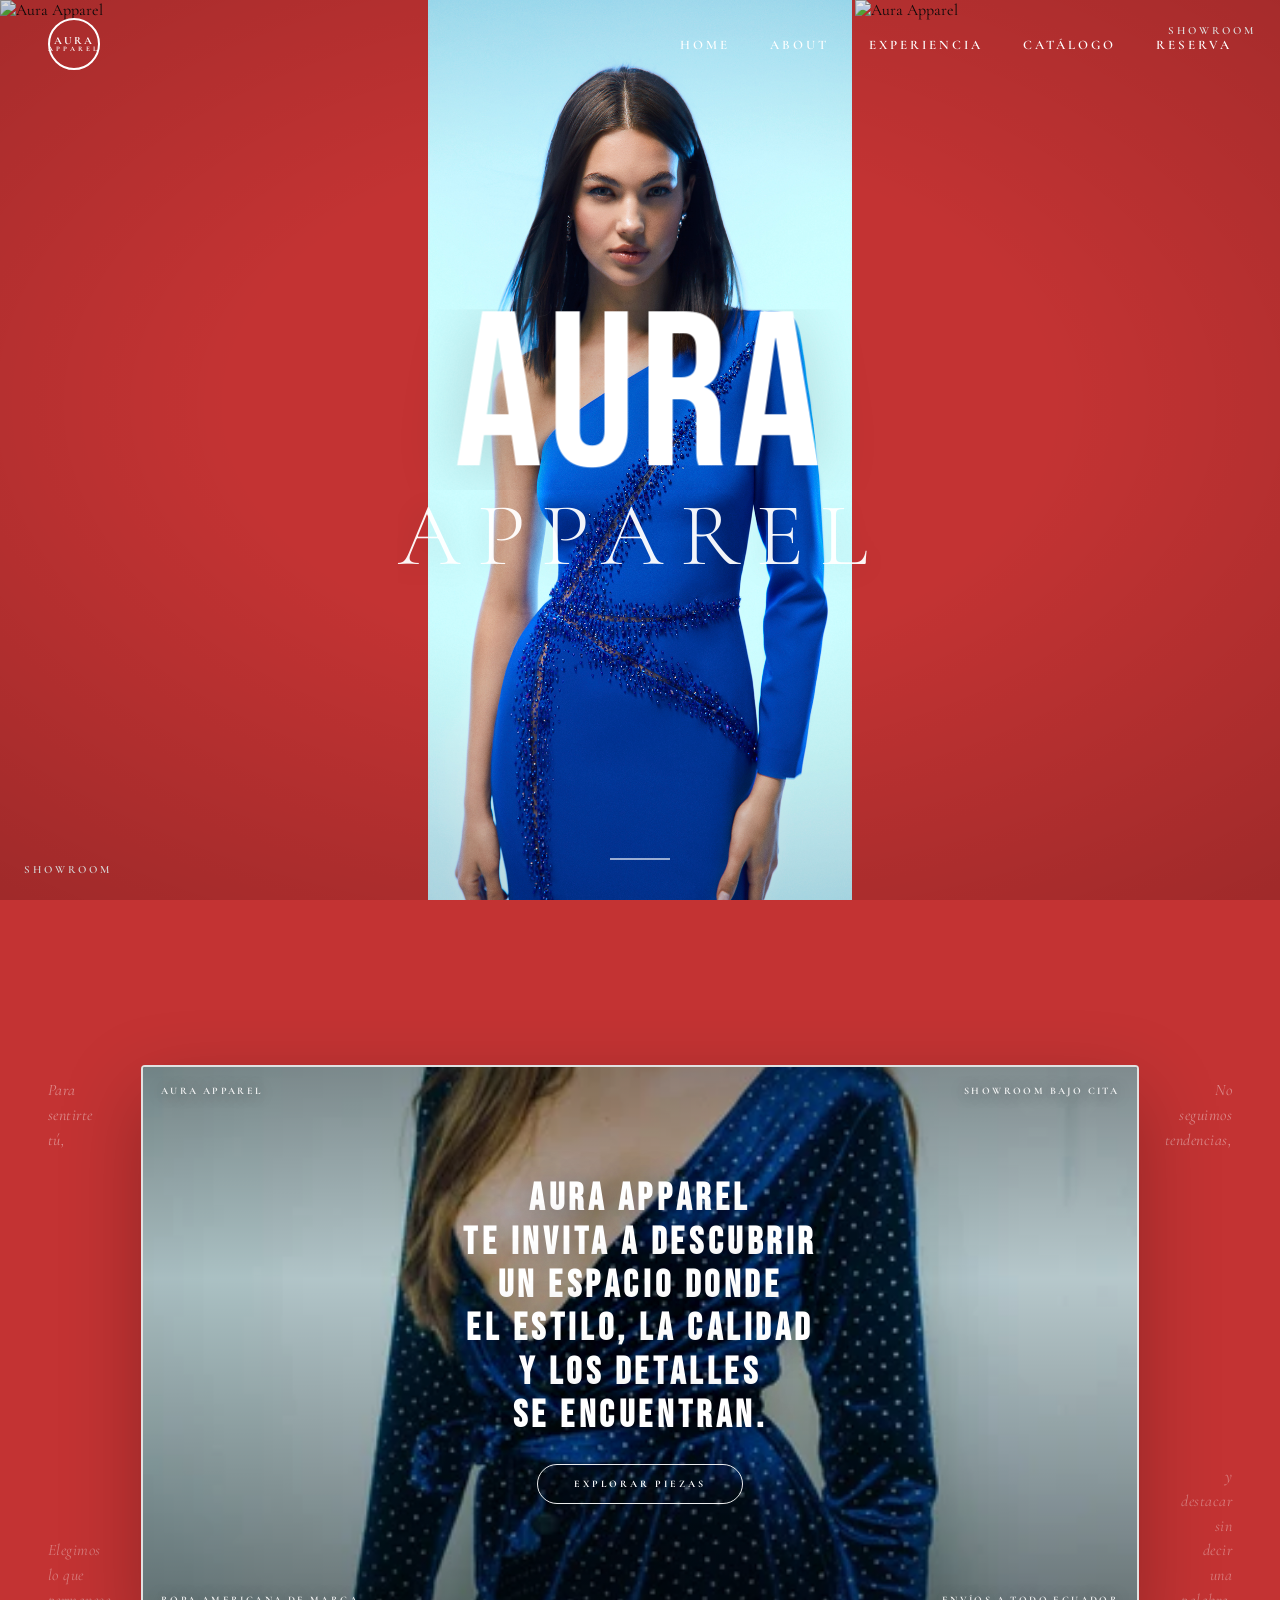
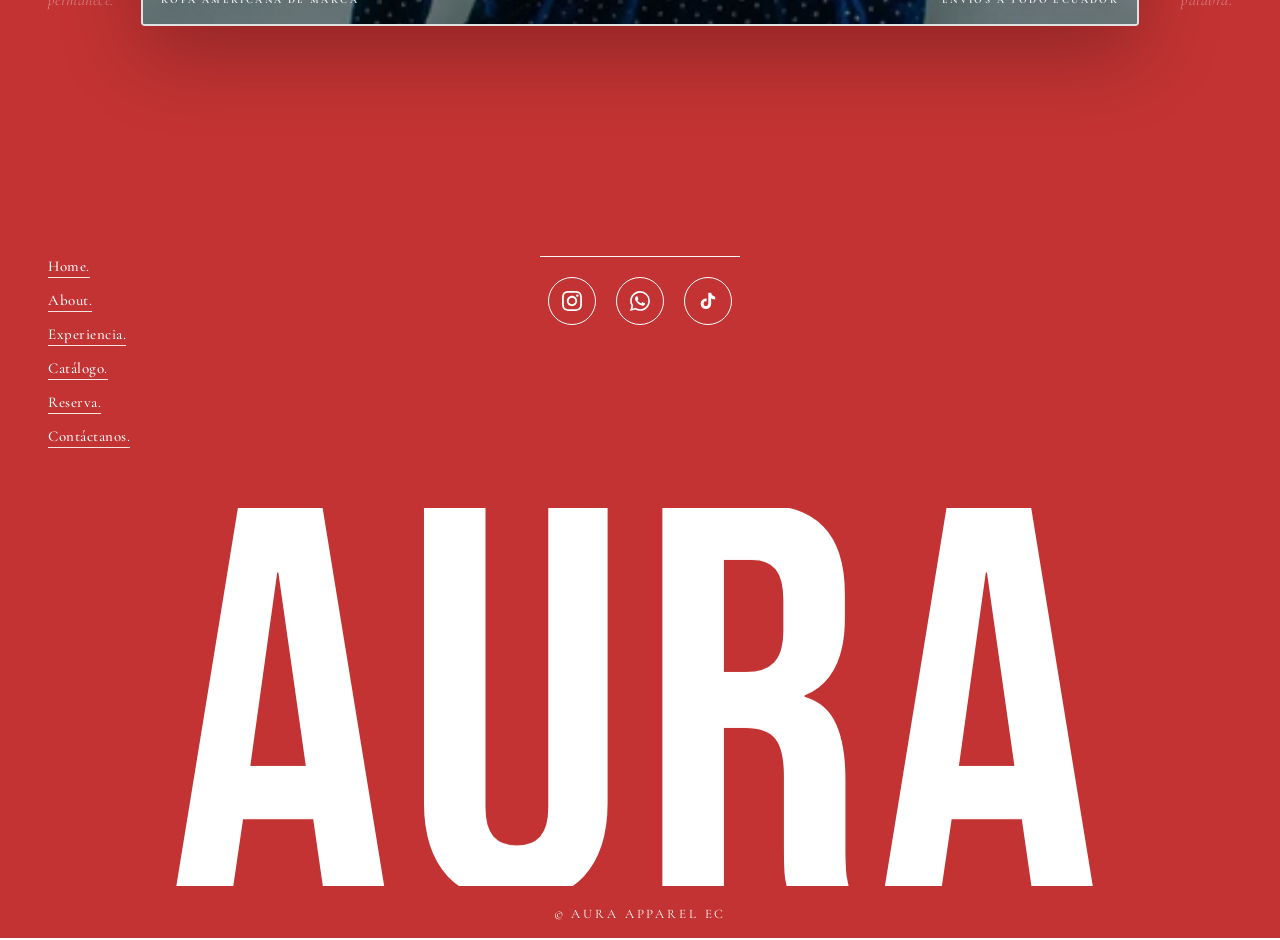
==== commit 389d7cb3: "FINAL" ====
--- a/index.html
+++ b/index.html
@@ -30,14 +30,14 @@
     <section id="landing">
       <div class="hero-grid">
         <div class="hero-img-wrap">
-          <img src="modelo1.jpg" alt="Aura Apparel" />
+          <img src="Images_Catalogo/rafa.png" alt="Aura Apparel" />
           <span class="hero-badge">SHOWROOM</span>
         </div>
         <div class="hero-img-wrap">
           <img src="modelo2.jpg" alt="Aura Apparel" style="object-position: center" />
         </div>
         <div class="hero-img-wrap">
-          <img src="modelo3.jpeg" alt="Aura Apparel" style="object-position: right center" />
+          <img src="Images_Catalogo/modeloInicio.png" alt="Aura Apparel" style="object-position: right center" />
           <span class="hero-badge-tr">SHOWROOM</span>
         </div>
       </div>
@@ -48,19 +48,51 @@
       <div class="scroll-hint"><div></div></div>
     </section>
 
-    <section id="video-statement" class="video-hero">
-      <div class="video-container">
-        <video autoplay muted loop playsinline class="hero-video-bg">
-          <source src="auraAnimacion.mp4" type="video/mp4" />
-          Tu navegador no soporta videos.
-        </video>
-        <div class="video-overlay"></div>
-      </div>
+    <section id="video-statement" class="aura-editorial-section scroll-reveal" aria-labelledby="aura-editorial-heading">
+      <div class="aura-editorial-layout">
+        <div class="aura-editorial-rail aura-editorial-rail--left">
+          <p class="aura-quote slide-left" data-delay="80">Para sentirte tú,</p>
+          <p class="aura-quote aura-quote--end slide-left" data-delay="160">Elegimos lo que permanece.</p>
+        </div>
 
-      <div class="video-content scroll-reveal">
-        <h2 class="video-title">ELEGANCIA EN MOVIMIENTO</h2>
-        <p class="video-subtitle">Descubre la nueva colección Aura Apparel</p>
-        <a href="catalogo.html" class="btn-video-explore">EXPLORAR PIEZAS</a>
+        <div id="auraEditorialCard" class="aura-editorial-card scale-reveal" data-delay="100">
+          <div class="aura-editorial-frame" tabindex="0">
+            <video
+              id="statementHeroVideo"
+              class="aura-editorial-video"
+              muted
+              loop
+              playsinline
+              preload="metadata"
+              poster="modelo1.jpg"
+            >
+              <source src="videoAura.mp4" type="video/mp4" />
+            </video>
+            <div class="aura-editorial-vignette" aria-hidden="true"></div>
+
+            <span class="aura-corner aura-corner--tl">AURA APPAREL</span>
+            <span class="aura-corner aura-corner--tr">SHOWROOM BAJO CITA</span>
+            <span class="aura-corner aura-corner--bl">ROPA AMERICANA DE MARCA</span>
+            <span class="aura-corner aura-corner--br">ENVÍOS A TODO ECUADOR</span>
+
+            <div class="aura-editorial-center">
+              <h2 id="aura-editorial-heading" class="aura-editorial-lines">
+                <span>AURA APPAREL</span>
+                <span>TE INVITA A DESCUBRIR</span>
+                <span>UN ESPACIO DONDE</span>
+                <span>EL ESTILO, LA CALIDAD</span>
+                <span>Y LOS DETALLES</span>
+                <span>SE ENCUENTRAN.</span>
+              </h2>
+              <a href="catalogo.html" class="btn-video-explore aura-editorial-btn">EXPLORAR PIEZAS</a>
+            </div>
+          </div>
+        </div>
+
+        <div class="aura-editorial-rail aura-editorial-rail--right">
+          <p class="aura-quote slide-right" data-delay="80">No seguimos tendencias,</p>
+          <p class="aura-quote aura-quote--end slide-right" data-delay="180">y destacar sin decir una palabra.</p>
+        </div>
       </div>
     </section>
 
@@ -72,7 +104,7 @@
           <li><a href="experiencia.html">Experiencia.</a></li>
           <li><a href="catalogo.html">Catálogo.</a></li>
           <li><a href="reserva.html">Reserva.</a></li>
-          <li><a href="#" data-social="whatsapp">Contactanos.</a></li>
+          <li><a href="#" data-social="whatsapp">Contáctanos.</a></li>
         </ul>
         <div class="footer-social-column">
           <div class="footer-rule" aria-hidden="true"></div>
@@ -106,6 +138,7 @@
         <p class="footer-big">AURA</p>
       </div>
       <p class="footer-copy">© Aura Apparel EC</p>
+      <div class="footer-edge-line" aria-hidden="true"></div>
     </footer>
 
     <script src="script.js"></script>
--- a/styles.css
+++ b/styles.css
@@ -59,8 +59,13 @@
   cursor: default;
 }
 
-body.showroom-lock {
+body.showroom-lock,
+html.showroom-lock {
   overflow: hidden;
+}
+
+html.showroom-lock {
+  height: 100%;
 }
 
 /* Páginas solo con fondo rojo: sin barra superior */
@@ -86,55 +91,33 @@
     visibility 0.35s ease;
 }
 
-/* Experiencia: sobre el hero rojo (sin scroll) nav transparente */
-body.page-experiencia #navbar:not(.scrolled) {
-  background: transparent;
-  box-shadow: none;
-  backdrop-filter: none;
-}
-
-body.page-experiencia #navbar:not(.exp-nav-visible) {
-  opacity: 0;
-  visibility: hidden;
-  pointer-events: none;
-}
-
-body.page-experiencia #navbar.exp-nav-visible {
-  opacity: 1;
-  visibility: visible;
-  pointer-events: auto;
-}
-
-body.page-experiencia #navbar.nav-text-only:not(.scrolled) {
-  background: transparent !important;
-  box-shadow: none !important;
-  backdrop-filter: none !important;
-}
-
-body.page-experiencia #navbar.nav-text-only:not(.scrolled) .nav-link {
-  color: var(--black);
-}
-
-body.page-experiencia #navbar.nav-text-only:not(.scrolled) .nav-link::after {
-  background: var(--black);
-}
-
-body.page-experiencia #navbar.nav-text-only:not(.scrolled) .nav-logo {
-  border-color: var(--black);
-}
-
-body.page-experiencia #navbar.nav-text-only:not(.scrolled) .nav-logo span {
-  color: var(--black);
-}
-
-/* Showroom a pantalla completa: solo nav + menú encima */
-body.showroom-active #navbar.exp-nav-visible {
-  z-index: 5000;
+/* Showroom modal abierto: nav y tabs por encima del overlay */
+body.showroom-active #navbar {
+  z-index: 4600;
 }
 
 body.showroom-active .exp-tab-bar {
-  position: relative;
-  z-index: 5000;
+  position: fixed;
+  left: 50%;
+  transform: translateX(-50%);
+  bottom: max(24px, calc(env(safe-area-inset-bottom, 0px) + 20px));
+  z-index: 4700;
+  width: min(94vw, 720px);
+  margin: 0;
+  padding: 10px 18px;
+  justify-content: center;
+  align-items: center;
+  gap: 10px 14px;
+  flex-wrap: wrap;
+  background: rgba(255, 255, 255, 0.92);
+  border: 1px solid rgba(0, 0, 0, 0.08);
+  border-radius: 999px;
+  box-shadow: 0 12px 40px rgba(0, 0, 0, 0.12);
+  backdrop-filter: blur(12px);
+}
+
+body.showroom-active .exp-tab-bar .exp-sep {
+  color: rgba(0, 0, 0, 0.2);
 }
 
 /* Páginas internas: navbar transparente; se oscurece solo con scroll (nav.scrolled) */
@@ -251,8 +234,9 @@
   opacity: 0.95;
 }
 
-/* Home: sobre el hero (sin scroll) nav transparente; al hacer scroll aplica nav.scrolled (negro) */
-body#page-home #navbar:not(.scrolled) {
+/* Home + Catálogo: nav transparente sobre hero a pantalla completa */
+body#page-home #navbar:not(.scrolled),
+body#page-catalogo #navbar:not(.scrolled) {
   background: transparent;
   box-shadow: none;
   backdrop-filter: none;
@@ -1679,9 +1663,16 @@
 
 /* ─── EXPERIENCIA ─── */
 #experiencia {
+  position: relative;
+  z-index: 4;
   background: var(--cream);
   padding-top: 0;
   padding-bottom: 80px;
+  scroll-margin-top: 0;
+}
+
+#exp-content {
+  scroll-margin-top: 0;
 }
 
 .exp-hero-spacer {
@@ -1689,13 +1680,163 @@
 }
 
 .exp-interactive {
-  padding: 48px 40px 80px;
+  padding: clamp(24px, 4vw, 36px) clamp(20px, 3vw, 40px) clamp(56px, 8vw, 80px);
   max-width: 1200px;
   margin: 0 auto;
 }
 
-#exp-content {
-  scroll-margin-top: 96px;
+/* CTA showroom: integrada al crema, sin “caja blanca” ni borde rojo arriba */
+.exp-inline-cta {
+  display: flex;
+  flex-wrap: wrap;
+  align-items: center;
+  justify-content: space-between;
+  gap: clamp(18px, 3vw, 32px);
+  margin: 0 0 clamp(16px, 2.5vw, 26px);
+  padding: clamp(16px, 2.4vw, 24px) clamp(18px, 2.8vw, 28px);
+  border-radius: 14px;
+  border: 1px solid rgba(18, 14, 12, 0.1);
+  background: linear-gradient(180deg, rgba(24, 18, 16, 0.06) 0%, rgba(24, 18, 16, 0.025) 100%);
+  box-shadow: none;
+  text-align: left;
+  overflow: visible;
+}
+
+.exp-inline-cta::before {
+  display: none;
+}
+
+.exp-inline-cta-text {
+  position: relative;
+  z-index: 1;
+  flex: 1 1 min(280px, 100%);
+  margin: 0;
+  max-width: 36em;
+  text-align: left;
+  font-family: var(--font-serif);
+  font-size: clamp(15px, 2vw, 19px);
+  font-weight: 500;
+  line-height: 1.55;
+  color: rgba(18, 14, 12, 0.82);
+  letter-spacing: 0.02em;
+}
+
+.btn-exp-solid {
+  position: relative;
+  z-index: 1;
+  flex-shrink: 0;
+  display: inline-flex;
+  align-items: center;
+  justify-content: center;
+  min-width: auto;
+  padding: 15px 32px;
+  border-radius: 999px;
+  font-family: var(--font-serif);
+  font-size: 11px;
+  font-weight: 700;
+  letter-spacing: 0.22em;
+  text-transform: uppercase;
+  text-decoration: none;
+  color: var(--white);
+  background: var(--red);
+  border: 1px solid rgba(0, 0, 0, 0.12);
+  box-shadow: 0 2px 10px rgba(195, 51, 51, 0.22);
+  transition:
+    transform 0.25s var(--ease-out-expo),
+    box-shadow 0.25s ease,
+    background 0.25s ease;
+}
+
+.btn-exp-solid::after {
+  display: none;
+}
+
+.btn-exp-solid:hover {
+  transform: translateY(-2px);
+  box-shadow: 0 8px 22px rgba(195, 51, 51, 0.28);
+  filter: none;
+}
+
+.btn-exp-solid:active {
+  transform: translateY(0);
+}
+
+.btn-exp-solid:focus-visible {
+  outline: 2px solid var(--black);
+  outline-offset: 3px;
+  box-shadow: 0 2px 10px rgba(195, 51, 51, 0.22);
+}
+
+@media (max-width: 720px) {
+  .exp-inline-cta {
+    flex-direction: column;
+    align-items: stretch;
+    text-align: center;
+  }
+
+  .exp-inline-cta-text {
+    text-align: center;
+    max-width: none;
+  }
+
+  .btn-exp-solid {
+    align-self: center;
+    width: 100%;
+    max-width: 300px;
+  }
+}
+
+.exp-final-cta {
+  position: relative;
+  z-index: 2;
+  background: var(--black);
+  color: var(--white);
+  text-align: center;
+  padding: clamp(64px, 12vw, 120px) 24px;
+}
+
+.exp-final-cta-title {
+  font-family: var(--font-display);
+  font-size: clamp(40px, 8vw, 72px);
+  letter-spacing: 0.08em;
+  text-transform: uppercase;
+  margin: 0 0 12px;
+  line-height: 1;
+}
+
+.exp-final-cta-lead {
+  font-family: var(--font-serif);
+  font-size: clamp(15px, 2vw, 18px);
+  color: rgba(255, 255, 255, 0.72);
+  margin: 0 0 28px;
+  max-width: 480px;
+  margin-left: auto;
+  margin-right: auto;
+}
+
+.btn-exp-final {
+  display: inline-block;
+  padding: 18px 48px;
+  border-radius: 999px;
+  font-family: var(--font-serif);
+  font-size: 11px;
+  font-weight: 700;
+  letter-spacing: 0.32em;
+  text-transform: uppercase;
+  text-decoration: none;
+  color: var(--black);
+  background: var(--white);
+  border: 1px solid var(--white);
+  transition:
+    background 0.3s ease,
+    color 0.3s ease,
+    transform 0.3s var(--ease-out-expo);
+}
+
+.btn-exp-final:hover {
+  background: transparent;
+  color: var(--white);
+  transform: translateY(-3px);
 }
 
 .exp-tab-bar {
@@ -1924,17 +2065,17 @@
   line-height: 1.85;
 }
 
-/* Marcas */
+/* Marcas — layout era (panel experiencia) */
 .marcas-showcase {
-  padding: 12px 0 48px;
-  max-width: 1100px;
+  padding: 12px 0 56px;
+  max-width: 1120px;
   margin: 0 auto;
 }
 
-.marcas-intro {
+.marcas-era .marcas-intro {
   text-align: center;
-  margin-bottom: 40px;
-  max-width: 520px;
+  margin-bottom: clamp(32px, 5vw, 48px);
+  max-width: 540px;
   margin-left: auto;
   margin-right: auto;
 }
@@ -1966,78 +2107,194 @@
   color: var(--gray);
 }
 
-.marcas-layout {
+.marcas-era-grid {
   display: grid;
-  grid-template-columns: minmax(260px, 1fr) minmax(280px, 1.15fr);
-  gap: clamp(28px, 5vw, 56px);
+  grid-template-columns: minmax(0, 1.12fr) minmax(280px, 0.52fr);
+  gap: clamp(24px, 4vw, 48px);
   align-items: start;
-}
-
-.marcas-tiles {
+  contain: layout;
+}
+
+.marcas-era-visual {
+  opacity: 0;
+  transition: opacity 0.65s var(--ease-out-expo);
+  z-index: 1;
+}
+
+#expPanelMarcas.is-visible .marcas-era-visual.is-revealed,
+#expPanelMarcas.is-visible .marcas-era-visual[data-reveal].is-revealed {
+  opacity: 1;
+}
+
+.marcas-era-side {
   display: flex;
   flex-direction: column;
-  gap: 10px;
+  align-items: stretch;
+  justify-content: flex-start;
+  gap: 22px;
+  padding: 16px 0 24px;
+  min-height: 0;
+  opacity: 0;
+  transition: opacity 0.6s 0.1s var(--ease-out-expo);
+  z-index: 2;
+}
+
+#expPanelMarcas.is-visible .marcas-era-side.is-revealed,
+#expPanelMarcas.is-visible .marcas-era-side[data-reveal].is-revealed {
+  opacity: 1;
+}
+
+.marcas-era-side-label {
+  font-family: var(--font-serif);
+  font-size: 10px;
+  font-weight: 700;
+  letter-spacing: 0.32em;
+  text-transform: uppercase;
+  color: rgba(0, 0, 0, 0.38);
+  margin: 0 0 10px;
+  flex-shrink: 0;
+}
+
+.marcas-era-deck {
+  font-family: var(--font-serif);
+  font-size: 14px;
+  line-height: 1.65;
+  color: rgba(0, 0, 0, 0.48);
+  margin: 0 0 22px;
+  max-width: 36ch;
+  flex-shrink: 0;
+}
+
+.marcas-rail {
+  display: flex;
+  flex-direction: column;
+  gap: 16px;
+  flex: 0 1 auto;
+  min-height: 0;
+  padding-top: 4px;
 }
 
 .marca-tile {
   font-family: var(--font-serif);
-  font-size: clamp(22px, 3.2vw, 34px);
+  font-size: clamp(16px, 1.45vw, 19px);
   font-weight: 600;
   text-align: left;
-  padding: 18px 22px;
-  border: 1px solid var(--gray-light);
-  border-radius: 2px;
-  background: rgba(255, 255, 255, 0.6);
+  padding: 20px 24px 20px 28px;
+  min-height: 58px;
+  border-radius: 999px;
+  border: 1px solid rgba(0, 0, 0, 0.1);
+  background: linear-gradient(180deg, #fff 0%, #faf8f5 100%);
   color: var(--black);
   cursor: pointer;
+  letter-spacing: 0.06em;
+  position: relative;
+  overflow: hidden;
+  flex-shrink: 0;
   transition:
     border-color 0.35s var(--ease-out-expo),
     background 0.35s,
-    transform 0.35s var(--ease-out-expo),
-    box-shadow 0.35s;
+    box-shadow 0.4s var(--ease-out-expo);
+}
+
+.marca-tile::before {
+  content: '';
+  position: absolute;
+  left: 0;
+  top: 0;
+  bottom: 0;
+  width: 3px;
+  background: var(--red);
+  transform: scaleY(0);
+  transform-origin: center top;
+  transition: transform 0.45s var(--ease-out-expo);
 }
 
 .marca-tile:hover {
-  border-color: rgba(195, 51, 51, 0.45);
-  transform: translateX(6px);
-  box-shadow: -4px 0 0 var(--red);
+  border-color: rgba(195, 51, 51, 0.4);
+  box-shadow:
+    0 12px 32px rgba(0, 0, 0, 0.07),
+    0 0 0 1px rgba(195, 51, 51, 0.12);
 }
 
 .marca-tile.is-active {
-  border-color: var(--red);
-  background: var(--white);
-  box-shadow: -5px 0 0 var(--red);
-  transform: translateX(4px);
+  border-color: rgba(195, 51, 51, 0.65);
+  background: linear-gradient(180deg, #fff 0%, #fff5f5 100%);
+  box-shadow:
+    0 16px 40px rgba(195, 51, 51, 0.16),
+    0 0 0 1px rgba(195, 51, 51, 0.2);
+}
+
+.marca-tile.is-active::before {
+  transform: scaleY(1);
 }
 
 .marca-tile-muted {
-  font-size: clamp(15px, 2vw, 18px);
+  font-size: clamp(13px, 2.6vw, 15px);
   font-weight: 500;
   color: var(--gray);
-  letter-spacing: 0.02em;
-}
-
-.marcas-visual-wrap {
-  position: relative;
+  letter-spacing: 0.03em;
+  min-height: 50px;
+}
+
+.marcas-era-footnote {
+  font-family: var(--font-serif);
+  font-size: 13px;
+  line-height: 1.6;
+  color: rgba(0, 0, 0, 0.42);
+  margin: 10px 0 0;
+  padding-top: 16px;
+  border-top: 1px solid rgba(0, 0, 0, 0.08);
+  flex-shrink: 0;
 }
 
 .marcas-frame {
   position: relative;
-  border-radius: 4px;
+  border-radius: 16px;
   overflow: hidden;
-  box-shadow: 0 24px 64px rgba(0, 0, 0, 0.12);
-  background: var(--black);
+  box-shadow:
+    0 28px 70px rgba(0, 0, 0, 0.14),
+    0 0 0 1px rgba(255, 255, 255, 0.06) inset;
+  background: #0a0a0a;
+}
+
+.marcas-era-frame {
+  animation: marcasFrameAmbient 14s ease-in-out infinite alternate;
+}
+
+@keyframes marcasFrameAmbient {
+  0% {
+    box-shadow:
+      0 28px 70px rgba(0, 0, 0, 0.14),
+      0 0 0 1px rgba(255, 255, 255, 0.06) inset;
+  }
+  100% {
+    box-shadow:
+      0 32px 80px rgba(195, 51, 51, 0.08),
+      0 0 0 1px rgba(255, 255, 255, 0.1) inset;
+  }
+}
+
+.marcas-era-corner {
+  position: absolute;
+  top: 16px;
+  right: 16px;
+  width: 48px;
+  height: 48px;
+  border-right: 1px solid rgba(255, 255, 255, 0.35);
+  border-top: 1px solid rgba(255, 255, 255, 0.35);
+  pointer-events: none;
+  opacity: 0.7;
 }
 
 .marcas-hero-img {
   width: 100%;
-  height: min(480px, 58vh);
+  height: min(440px, 52vh);
   object-fit: cover;
   object-position: 30% 15%;
   display: block;
   transition:
     object-position 0.9s var(--ease-out-expo),
-    transform 6s ease-out;
+    transform 8s ease-out;
 }
 
 .marcas-frame.is-pulse .marcas-hero-img {
@@ -2062,15 +2319,19 @@
   right: 0;
   bottom: 0;
   padding: 28px 24px 22px;
-  background: linear-gradient(180deg, transparent, rgba(0, 0, 0, 0.75));
+  background: linear-gradient(180deg, transparent, rgba(0, 0, 0, 0.78));
   display: flex;
   flex-direction: column;
-  gap: 4px;
+  gap: 6px;
+}
+
+.marcas-era-caption {
+  transition: opacity 0.35s ease;
 }
 
 .marcas-caption-name {
   font-family: var(--font-display);
-  font-size: clamp(28px, 5vw, 42px);
+  font-size: clamp(26px, 4.2vw, 38px);
   letter-spacing: 0.08em;
   color: var(--white);
   line-height: 1;
@@ -2080,196 +2341,352 @@
   font-family: var(--font-serif);
   font-size: 14px;
   font-style: italic;
-  color: rgba(255, 255, 255, 0.85);
+  color: rgba(255, 255, 255, 0.88);
   letter-spacing: 0.06em;
 }
 
-/* Showroom fullscreen */
-.showroom-fullscreen {
-  display: none;
+/* Showroom — modal atelier (centrado fijo en el viewport, independiente del scroll) */
+.showroom-atelier {
   position: fixed;
   inset: 0;
-  z-index: 400;
+  /* Por debajo de #experiencia cuando está cerrado, para no bloquear clics en las pestañas (p. ej. Safari). */
+  z-index: 1;
+  width: 100%;
+  min-height: 100vh;
+  min-height: 100dvh;
+  box-sizing: border-box;
+  display: grid;
+  place-items: center;
+  padding: clamp(10px, 2.5dvh, 28px) clamp(10px, 2vw, 24px);
+  pointer-events: none;
+  opacity: 0;
+  visibility: hidden;
+  transition:
+    opacity 0.4s var(--ease-out-expo),
+    visibility 0.4s;
+}
+
+.showroom-atelier.is-active {
+  z-index: 4800;
+  pointer-events: auto;
+  opacity: 1;
+  visibility: visible;
+}
+
+.showroom-atelier-backdrop {
+  position: absolute;
+  inset: 0;
+  margin: 0;
+  padding: 0;
+  border: none;
+  background: rgba(18, 12, 12, 0.52);
+  backdrop-filter: blur(10px);
+  cursor: pointer;
+  z-index: 0;
+}
+
+.showroom-atelier-dialog {
+  position: relative;
+  z-index: 1;
+  box-sizing: border-box;
+  width: min(1400px, calc(var(--showroom-vw, 100vw) - 28px));
+  height: min(920px, calc(var(--showroom-vh, 100dvh) * 0.88));
+  max-height: min(960px, calc(var(--showroom-vh, 100dvh) * 0.94));
+  flex-shrink: 0;
+  margin: 0;
+  display: flex;
+  flex-direction: column;
+  background: linear-gradient(155deg, #fdfbf7 0%, #fff 42%, #f6eee6 100%);
+  border-radius: 20px;
+  overflow: hidden;
+  box-shadow:
+    0 40px 100px rgba(0, 0, 0, 0.28),
+    0 0 0 1px rgba(255, 255, 255, 0.65) inset;
+  transform: scale(0.97);
+  transition: transform 0.5s var(--ease-out-expo);
+}
+
+.showroom-atelier.is-active .showroom-atelier-dialog {
+  transform: scale(1);
+}
+
+.showroom-atelier-x {
+  position: absolute;
+  top: 14px;
+  right: 14px;
+  z-index: 5;
+  font-family: var(--font-serif);
+  font-size: 10px;
+  font-weight: 700;
+  letter-spacing: 0.22em;
+  text-transform: uppercase;
+  color: var(--black);
+  background: rgba(255, 255, 255, 0.85);
+  border: 1px solid rgba(0, 0, 0, 0.1);
+  padding: 10px 16px;
+  border-radius: 999px;
+  cursor: pointer;
+  transition:
+    background 0.25s,
+    color 0.25s,
+    transform 0.25s var(--ease-out-expo);
+}
+
+.showroom-atelier-x:hover {
   background: var(--black);
-  pointer-events: none;
-}
-
+  color: var(--white);
+  transform: scale(1.03);
+}
+
+.showroom-atelier-grid {
+  display: grid;
+  grid-template-columns: minmax(0, 1.22fr) minmax(260px, 0.4fr);
+  flex: 1;
+  min-height: 0;
+  align-items: stretch;
+}
+
+.showroom-atelier-viewport {
+  position: relative;
+  background: #0c0c0c;
+  min-height: 0;
+  align-self: stretch;
+}
+
+.showroom-atelier-slides,
 .showroom-stage {
   position: absolute;
   inset: 0;
-  display: grid;
-  place-items: center;
-  padding: clamp(92px, 12vh, 140px) clamp(16px, 4vw, 48px) clamp(92px, 12vh, 140px);
-  pointer-events: none;
-}
-
-.showroom-fullscreen.is-active {
   display: block;
-  pointer-events: auto;
-}
-
-.showroom-fullscreen .showroom-slide {
+  padding: 0;
+  border-radius: 0;
+}
+
+.showroom-atelier .showroom-slide {
   position: absolute;
-  width: min(920px, 90vw);
-  height: min(640px, 72vh);
-  border-radius: 12px;
-  border: 1px solid rgba(255, 255, 255, 0.14);
-  box-shadow: 0 32px 110px rgba(0, 0, 0, 0.65);
-  object-fit: contain;
+  inset: 0;
+  width: 100%;
+  height: 100%;
+  object-fit: cover;
+  object-position: center;
+  opacity: 0;
+  transition: opacity 0.85s var(--ease-in-out-soft);
+  z-index: 1;
+}
+
+.showroom-atelier .showroom-slide.is-on {
+  opacity: 1;
+  z-index: 2;
+}
+
+.showroom-atelier-arrow {
+  position: absolute;
+  bottom: 14px;
+  z-index: 4;
+  width: 44px;
+  height: 44px;
+  border-radius: 50%;
+  border: 1px solid rgba(255, 255, 255, 0.35);
   background: rgba(0, 0, 0, 0.35);
-  opacity: 0;
-  transition: opacity 1s var(--ease-in-out-soft);
-  z-index: 10;
-}
-
-.showroom-fullscreen .showroom-slide.is-on {
-  opacity: 1;
-  z-index: 11;
-}
-
-.showroom-fs-nav {
-  position: absolute;
-  top: 50%;
-  transform: translateY(-50%);
-  z-index: 30;
-  width: 56px;
-  height: 120px;
-  border: none;
-  background: transparent;
-  color: rgba(255, 255, 255, 0.85);
-  font-size: clamp(36px, 6vw, 56px);
-  font-weight: 200;
+  color: rgba(255, 255, 255, 0.92);
+  font-size: 22px;
+  font-weight: 300;
   line-height: 1;
   cursor: pointer;
-  padding: 0 12px;
-  transition:
-    color 0.35s,
-    transform 0.35s var(--ease-out-expo);
-  pointer-events: auto;
-}
-
-.showroom-fs-nav:hover {
-  color: var(--white);
-  transform: translateY(-50%) scale(1.08);
-}
-
-.showroom-fs-nav.prev {
-  left: clamp(8px, 3vw, 32px);
-}
-.showroom-fs-nav.next {
-  right: clamp(8px, 3vw, 32px);
-}
-
-.showroom-fs-close {
-  position: absolute;
-  top: clamp(72px, 12vh, 120px);
-  right: clamp(16px, 4vw, 40px);
-  z-index: 35;
-  font-family: var(--font-serif);
-  font-size: 11px;
-  font-weight: 700;
-  letter-spacing: 0.28em;
-  text-transform: uppercase;
-  color: var(--white);
-  background: rgba(0, 0, 0, 0.45);
-  border: 1px solid rgba(255, 255, 255, 0.35);
-  padding: 14px 22px;
-  border-radius: 999px;
-  cursor: pointer;
+  display: flex;
+  align-items: center;
+  justify-content: center;
   transition:
     background 0.3s,
-    border-color 0.3s,
-    color 0.3s;
-}
-
-.showroom-fs-close:hover {
-  background: var(--white);
+    transform 0.3s var(--ease-out-expo),
+    border-color 0.3s;
+}
+
+.showroom-atelier-arrow:hover {
+  background: rgba(255, 255, 255, 0.18);
+  transform: scale(1.06);
+}
+
+.showroom-atelier-arrow--prev {
+  left: 14px;
+}
+
+.showroom-atelier-arrow--next {
+  right: 14px;
+}
+
+.showroom-atelier-aside {
+  padding: clamp(22px, 3vw, 32px) clamp(18px, 2.5vw, 26px) 24px;
+  display: flex;
+  flex-direction: column;
+  gap: 12px;
+  justify-content: center;
+}
+
+.showroom-atelier-kicker {
+  font-family: var(--font-serif);
+  font-size: 10px;
+  font-weight: 700;
+  letter-spacing: 0.3em;
+  text-transform: uppercase;
+  color: var(--red);
+  margin: 0;
+}
+
+.showroom-atelier-title {
+  font-family: var(--font-serif);
+  font-size: clamp(24px, 2.8vw, 36px);
+  font-weight: 700;
+  letter-spacing: 0.06em;
   color: var(--black);
-  border-color: var(--white);
-}
-
-.showroom-fs-hint {
-  position: absolute;
-  top: clamp(72px, 12vh, 120px);
-  left: 50%;
-  transform: translateX(-50%);
-  z-index: 35;
+  margin: 0;
+  line-height: 1.15;
+}
+
+.showroom-atelier-line {
+  font-family: var(--font-serif);
+  font-size: 13px;
+  font-weight: 500;
+  letter-spacing: 0.12em;
+  text-transform: uppercase;
+  color: rgba(0, 0, 0, 0.55);
+  line-height: 1.55;
+  margin: 0;
+  transition: opacity 0.4s var(--ease-out-expo);
+}
+
+.showroom-atelier-line.is-changing {
+  opacity: 0;
+}
+
+.showroom-atelier-tease {
+  font-family: var(--font-serif);
+  font-size: 15px;
+  line-height: 1.65;
+  color: rgba(0, 0, 0, 0.5);
+  margin: 0;
+}
+
+.showroom-atelier-cta {
+  display: inline-flex;
+  align-self: flex-start;
+  margin-top: 4px;
   font-family: var(--font-serif);
   font-size: 12px;
-  color: rgba(255, 255, 255, 0.65);
-  letter-spacing: 0.06em;
-  pointer-events: none;
-  text-align: center;
-  max-width: 90vw;
-}
-
-.showroom-fs-hint kbd {
+  font-weight: 700;
+  letter-spacing: 0.18em;
+  text-transform: uppercase;
+  text-decoration: none;
+  color: var(--white);
+  background: var(--red);
+  border: 1px solid var(--red);
+  padding: 12px 22px;
+  border-radius: 999px;
+  transition:
+    background 0.3s,
+    color 0.3s,
+    transform 0.3s var(--ease-out-expo);
+}
+
+.showroom-atelier-cta:hover {
+  background: var(--black);
+  border-color: var(--black);
+  color: var(--white);
+  transform: translateY(-2px);
+}
+
+.showroom-atelier-dots {
+  display: flex;
+  gap: 8px;
+  margin-top: 6px;
+}
+
+.showroom-dot {
+  width: 7px;
+  height: 7px;
+  border-radius: 50%;
+  background: rgba(0, 0, 0, 0.15);
+  transition:
+    transform 0.35s var(--ease-out-expo),
+    background 0.35s;
+}
+
+.showroom-dot.is-on {
+  background: var(--red);
+  transform: scale(1.25);
+}
+
+.showroom-atelier-hint {
+  font-family: var(--font-serif);
+  font-size: 11px;
+  color: rgba(0, 0, 0, 0.38);
+  letter-spacing: 0.04em;
+  margin: 8px 0 0;
+}
+
+.showroom-atelier-hint kbd {
   font-family: inherit;
-  font-size: 11px;
+  font-size: 10px;
   padding: 2px 6px;
-  border: 1px solid rgba(255, 255, 255, 0.35);
+  border: 1px solid rgba(0, 0, 0, 0.12);
   border-radius: 4px;
-  background: rgba(0, 0, 0, 0.25);
+  background: rgba(0, 0, 0, 0.04);
+}
+
+@media (max-width: 820px) {
+  .showroom-atelier-dialog {
+    width: min(100%, calc(var(--showroom-vw, 100vw) - 20px));
+    height: auto;
+    max-height: min(900px, calc(var(--showroom-vh, 100dvh) * 0.9));
+    min-height: min(680px, calc(var(--showroom-vh, 100dvh) * 0.72));
+    border-radius: 16px;
+  }
+
+  .showroom-atelier-grid {
+    grid-template-columns: 1fr;
+    flex: 1;
+    min-height: 0;
+  }
+
+  .showroom-atelier-viewport {
+    aspect-ratio: 4 / 3;
+    min-height: 220px;
+    flex: 0 0 auto;
+  }
+
+  .showroom-atelier-aside {
+    padding-bottom: 28px;
+    flex: 1 1 auto;
+  }
 }
 
 @media (max-width: 640px) {
-  .showroom-fs-hint {
-    display: none;
-  }
-  .showroom-fs-close {
-    top: auto;
-    bottom: 32px;
-    left: 50%;
-    right: auto;
-    transform: translateX(-50%);
-  }
-  .showroom-fs-close:hover {
-    transform: translateX(-50%);
-  }
-}
-
-.showroom-fullscreen .showroom-caption {
-  display: flex;
-  flex-direction: column;
-  align-items: center;
-  justify-content: flex-end;
-  position: absolute;
-  inset: 0;
-  z-index: 20;
-  pointer-events: none;
-  text-align: center;
-  padding: 32px clamp(20px, 5vw, 56px) max(48px, 8vh);
-  background: linear-gradient(180deg, rgba(0, 0, 0, 0.05) 0%, rgba(0, 0, 0, 0.2) 45%, rgba(0, 0, 0, 0.75) 100%);
-}
-
-.showroom-fullscreen .showroom-caption h2 {
-  font-family: var(--font-serif);
-  font-size: clamp(42px, 8vw, 88px);
-  font-weight: 700;
-  color: var(--red);
-  letter-spacing: 0.14em;
-  text-transform: uppercase;
-  line-height: 0.95;
-  text-shadow: 0 4px 32px rgba(0, 0, 0, 0.85);
-  margin-bottom: 12px;
-}
-
-.showroom-fullscreen .showroom-caption .showroom-caption-line {
-  font-family: var(--font-serif);
-  font-size: clamp(14px, 2vw, 18px);
-  font-weight: 500;
-  font-style: normal;
-  color: rgba(255, 255, 255, 0.95);
-  letter-spacing: 0.14em;
-  text-transform: uppercase;
-  max-width: 520px;
-  line-height: 1.5;
-  text-shadow: 0 2px 16px rgba(0, 0, 0, 0.6);
-  transition: opacity 0.45s var(--ease-out-expo);
-}
-
-.showroom-fullscreen .showroom-caption .showroom-caption-line.is-changing {
-  opacity: 0;
+  .showroom-atelier-x {
+    top: 10px;
+    right: 10px;
+    padding: 8px 12px;
+  }
+}
+
+@media (prefers-reduced-motion: reduce) {
+  .showroom-atelier,
+  .showroom-atelier-dialog,
+  .showroom-atelier .showroom-slide {
+    transition: none;
+  }
+
+  .showroom-atelier.is-active .showroom-atelier-dialog {
+    transform: none;
+  }
+
+  .marcas-era-frame {
+    animation: none;
+  }
+
+  .marcas-era-visual,
+  .marcas-era-side {
+    transition: none !important;
+  }
 }
 
 /* ─── RESERVA ─── */
@@ -2714,7 +3131,7 @@
 footer.site-footer {
   background: #c33333;
   padding: 56px 48px 0;
-  overflow: hidden;
+  overflow: visible;
   position: relative;
 }
 
@@ -2815,6 +3232,7 @@
   display: flex;
   align-items: center;
   justify-content: center;
+  margin-bottom: 0;
 }
 
 .footer-big {
@@ -2835,12 +3253,22 @@
 
 .footer-copy {
   text-align: center;
-  padding: 8px 16px 36px;
+  margin: 0;
+  padding: 20px 16px 16px;
   font-family: var(--font-serif);
   font-size: 13px;
-  letter-spacing: 2px;
+  letter-spacing: 0.22em;
+  text-transform: uppercase;
   color: var(--white);
-  opacity: 0.95;
+}
+
+.footer-edge-line {
+  width: 100vw;
+  margin-left: calc(50% - 50vw);
+  height: 2px;
+  background: var(--white);
+  margin-top: 0;
+  margin-bottom: 0;
 }
 
 /* ANIMATIONS */
@@ -2867,6 +3295,10 @@
 body.page-inner #catalogo {
   padding-top: 120px;
 }
+
+body#page-catalogo.page-inner #catalogo {
+  padding-top: 0;
+}
 body.page-inner #reserva {
   padding-top: 0;
   min-height: 100vh;
@@ -2905,7 +3337,7 @@
     padding: 60px 40px;
   }
   .manifiesto-grid,
-  .marcas-layout {
+  .marcas-era-grid {
     grid-template-columns: 1fr;
   }
   .cat-filters {
@@ -3712,82 +4144,360 @@
 .marcas-hero-img.is-switching {
   animation: imageSwitch 0.4s var(--ease-out-expo);
 }
-/* --- SECCIÓN VIDEO HERO --- */
-.video-hero {
+/* --- Home: hero baja al scroll + tarjeta editorial vídeo (layout + hover) --- */
+#landing .hero-grid,
+#landing .hero-title,
+#landing .scroll-hint {
+  transition:
+    transform 0.9s var(--ease-out-expo),
+    opacity 0.65s ease;
+}
+
+#landing.landing--descend .hero-grid {
+  transform: translateY(6vh);
+}
+
+#landing.landing--descend .hero-title {
+  transform: translate(-50%, calc(-50% + 5vh));
+  opacity: 0.88;
+}
+
+#landing.landing--descend .scroll-hint {
+  opacity: 0.35;
+  transform: translateX(-50%) translateY(8px);
+}
+
+.aura-editorial-section {
   position: relative;
-  height: 100vh; /* Ocupa toda la pantalla */
+  min-height: min(100vh, 960px);
+  min-height: min(100dvh, 960px);
   width: 100%;
-  overflow: hidden;
+  background: var(--red);
+  padding: clamp(64px, 11vh, 120px) clamp(20px, 4vw, 48px) clamp(80px, 12vh, 140px);
   display: flex;
   align-items: center;
   justify-content: center;
-  background: var(--black); /* Fondo de seguridad mientras carga el video */
-}
-
-.video-container {
+  overflow: hidden;
+}
+
+.aura-editorial-layout {
+  display: grid;
+  grid-template-columns: minmax(0, 1fr) min(1080px, 78vw) minmax(0, 1fr);
+  gap: clamp(24px, 4vw, 56px);
+  align-items: stretch;
+  width: 100%;
+  max-width: 1520px;
+  margin: 0 auto;
+}
+
+.aura-editorial-rail {
+  display: flex;
+  flex-direction: column;
+  justify-content: space-between;
+  gap: clamp(32px, 6vh, 80px);
+  padding: clamp(8px, 1.5vh, 20px) 0;
+  min-height: 0;
+}
+
+.aura-editorial-rail--left {
+  align-items: flex-start;
+  text-align: left;
+  padding-right: clamp(0px, 1vw, 12px);
+}
+
+.aura-editorial-rail--right {
+  align-items: flex-end;
+  text-align: right;
+  padding-left: clamp(0px, 1vw, 12px);
+}
+
+.aura-quote {
+  margin: 0;
+  font-family: var(--font-serif);
+  font-size: clamp(13px, 1.25vw, 18px);
+  font-weight: 400;
+  font-style: italic;
+  color: rgba(255, 255, 255, 0.42);
+  letter-spacing: 0.03em;
+  line-height: 1.55;
+  max-width: 26ch;
+  transition:
+    opacity 0.9s var(--ease-out-expo),
+    transform 0.9s var(--ease-out-expo),
+    color 0.55s var(--ease-out-expo),
+    letter-spacing 0.55s var(--ease-out-expo);
+}
+
+.aura-quote--end {
+  color: rgba(255, 255, 255, 0.36);
+}
+
+.aura-editorial-layout:has(.aura-editorial-frame:hover) .aura-quote,
+.aura-editorial-layout:has(.aura-editorial-frame:focus-visible) .aura-quote {
+  color: rgba(255, 255, 255, 0.72);
+  letter-spacing: 0.06em;
+}
+
+.aura-editorial-layout:has(.aura-editorial-frame:hover) .aura-quote--end,
+.aura-editorial-layout:has(.aura-editorial-frame:focus-visible) .aura-quote--end {
+  color: rgba(255, 255, 255, 0.58);
+}
+
+.aura-editorial-card {
+  position: relative;
+  z-index: 2;
+  width: 100%;
+  max-width: 100%;
+}
+
+.aura-editorial-frame {
+  position: relative;
+  width: 100%;
+  aspect-ratio: 16 / 9;
+  border: 2px solid rgba(255, 255, 255, 0.88);
+  box-shadow:
+    0 28px 80px rgba(0, 0, 0, 0.26),
+    0 0 0 1px rgba(255, 255, 255, 0.06) inset;
+  border-radius: 4px;
+  overflow: hidden;
+  background: var(--black);
+  cursor: pointer;
+  outline: none;
+  transition:
+    transform 0.55s var(--ease-out-expo),
+    border-color 0.45s ease,
+    box-shadow 0.55s var(--ease-out-expo);
+}
+
+.aura-editorial-frame:hover,
+.aura-editorial-frame:focus-visible {
+  transform: scale(1.018);
+  border-color: rgba(255, 255, 255, 1);
+  box-shadow:
+    0 36px 100px rgba(0, 0, 0, 0.35),
+    0 0 0 2px rgba(255, 255, 255, 0.35),
+    0 0 48px rgba(255, 255, 255, 0.12);
+}
+
+.aura-editorial-frame::after {
+  content: '';
   position: absolute;
-  top: 0;
-  left: 0;
+  inset: 0;
+  z-index: 4;
+  border: 2px solid transparent;
+  border-radius: 2px;
+  pointer-events: none;
+  transition: border-color 0.45s ease;
+}
+
+.aura-editorial-frame:hover::after,
+.aura-editorial-frame:focus-visible::after {
+  border-color: rgba(255, 255, 255, 0.55);
+}
+
+.aura-editorial-video {
+  position: absolute;
+  inset: 0;
   width: 100%;
   height: 100%;
-  z-index: 1;
-}
-
-.hero-video-bg {
-  width: 100%;
-  height: 100%;
-  object-fit: cover; /* Clave: el video llena el espacio sin estirarse */
-}
-
-.video-overlay {
+  object-fit: cover;
+  object-position: center;
+  display: block;
+  transition: transform 0.85s var(--ease-out-expo);
+}
+
+.aura-editorial-frame:hover .aura-editorial-video,
+.aura-editorial-frame:focus-visible .aura-editorial-video {
+  transform: scale(1.045);
+}
+
+.aura-editorial-vignette {
   position: absolute;
   inset: 0;
-  background: rgba(0, 0, 0, 0.4); /* Ajusta el 0.4 para más o menos oscuridad */
+  z-index: 1;
+  background: linear-gradient(180deg, rgba(0, 0, 0, 0.38) 0%, rgba(0, 0, 0, 0.12) 38%, rgba(0, 0, 0, 0.48) 100%);
+  pointer-events: none;
+  transition: opacity 0.5s ease;
+}
+
+.aura-editorial-frame:hover .aura-editorial-vignette,
+.aura-editorial-frame:focus-visible .aura-editorial-vignette {
+  opacity: 0.88;
+}
+
+.aura-corner {
+  position: absolute;
+  z-index: 3;
+  font-family: var(--font-serif);
+  font-size: clamp(8px, 0.85vw, 10px);
+  font-weight: 700;
+  font-style: normal;
+  letter-spacing: 0.24em;
+  text-transform: uppercase;
+  color: rgba(255, 255, 255, 0.88);
+  text-shadow: 0 1px 14px rgba(0, 0, 0, 0.5);
+  pointer-events: none;
+  transition:
+    color 0.4s ease,
+    letter-spacing 0.4s ease;
+}
+
+.aura-editorial-frame:hover .aura-corner,
+.aura-editorial-frame:focus-visible .aura-corner {
+  color: rgba(255, 255, 255, 0.98);
+  letter-spacing: 0.28em;
+}
+
+.aura-corner--tl {
+  top: clamp(10px, 1.6vw, 18px);
+  left: clamp(10px, 1.6vw, 18px);
+}
+
+.aura-corner--tr {
+  top: clamp(10px, 1.6vw, 18px);
+  right: clamp(10px, 1.6vw, 18px);
+  text-align: right;
+}
+
+.aura-corner--bl {
+  bottom: clamp(10px, 1.6vw, 18px);
+  left: clamp(10px, 1.6vw, 18px);
+}
+
+.aura-corner--br {
+  bottom: clamp(10px, 1.6vw, 18px);
+  right: clamp(10px, 1.6vw, 18px);
+  text-align: right;
+}
+
+.aura-editorial-center {
+  position: absolute;
+  inset: 0;
   z-index: 2;
-}
-
-.video-content {
-  position: relative;
-  z-index: 3;
+  display: flex;
+  flex-direction: column;
+  align-items: center;
+  justify-content: center;
+  padding: clamp(40px, 9%, 88px) clamp(14px, 3.5vw, 36px) clamp(48px, 10%, 96px);
   text-align: center;
+  pointer-events: none;
+}
+
+.aura-editorial-center .btn-video-explore {
+  pointer-events: auto;
+}
+
+.aura-editorial-lines {
+  list-style: none;
+  margin: 0 0 clamp(18px, 2.8vh, 28px);
+  padding: 0;
+  display: flex;
+  flex-direction: column;
+  gap: clamp(0px, 0.35vh, 4px);
+}
+
+.aura-editorial-lines span {
+  display: block;
+  font-family: var(--font-display);
+  font-size: clamp(18px, 3.1vw, 38px);
+  letter-spacing: 0.12em;
+  line-height: 1.06;
   color: var(--white);
-  padding: 0 20px;
-}
-
-.video-title {
-  font-family: var(--font-display);
-  font-size: clamp(48px, 10vw, 120px);
-  letter-spacing: 0.1em;
-  line-height: 0.9;
-  margin-bottom: 20px;
-  text-shadow: 0 4px 30px rgba(0, 0, 0, 0.5);
-}
-
-.video-subtitle {
-  font-family: var(--font-serif);
-  font-size: clamp(16px, 2vw, 24px);
-  font-style: italic;
-  margin-bottom: 40px;
-  opacity: 0.9;
+  text-transform: uppercase;
+  text-shadow: 0 4px 32px rgba(0, 0, 0, 0.5);
+}
+
+.aura-editorial-btn {
+  margin-top: 2px;
+  opacity: 0;
+  transform: translateY(14px);
+  transition:
+    opacity 0.65s var(--ease-out-expo) 0.32s,
+    transform 0.65s var(--ease-out-expo) 0.32s,
+    background 0.35s ease,
+    color 0.35s ease,
+    border-color 0.35s ease;
+}
+
+.aura-editorial-card.is-visible .aura-editorial-btn {
+  opacity: 1;
+  transform: translateY(0);
 }
 
 .btn-video-explore {
   display: inline-block;
-  padding: 16px 48px;
-  border: 1.5px solid var(--white);
+  padding: 13px 36px;
+  border: 1.5px solid rgba(255, 255, 255, 0.92);
   color: var(--white);
   text-decoration: none;
   font-family: var(--font-serif);
-  font-weight: 600;
-  letter-spacing: 3px;
-  border-radius: 50px;
-  transition: all 0.4s var(--ease-out-expo);
+  font-size: 10px;
+  font-weight: 700;
+  letter-spacing: 0.3em;
+  text-transform: uppercase;
+  border-radius: 999px;
+  transition:
+    background 0.35s ease,
+    color 0.35s ease,
+    border-color 0.35s ease,
+    transform 0.35s var(--ease-out-expo);
 }
 
 .btn-video-explore:hover {
   background: var(--white);
   color: var(--black);
-  transform: translateY(-5px);
+  border-color: var(--white);
+  transform: translateY(-3px);
+}
+
+@media (max-width: 960px) {
+  .aura-editorial-layout {
+    grid-template-columns: 1fr;
+    gap: clamp(28px, 5vh, 48px);
+    max-width: 640px;
+  }
+
+  .aura-editorial-rail {
+    flex-direction: row;
+    flex-wrap: wrap;
+    justify-content: space-between;
+    gap: 16px 24px;
+    padding: 0;
+  }
+
+  .aura-editorial-rail--left,
+  .aura-editorial-rail--right {
+    align-items: flex-start;
+    text-align: left;
+    padding: 0;
+  }
+
+  .aura-editorial-rail--right {
+    flex-direction: row-reverse;
+    text-align: right;
+    justify-content: space-between;
+  }
+
+  .aura-quote {
+    max-width: 42ch;
+    font-size: clamp(13px, 3.2vw, 16px);
+  }
+}
+
+@media (max-width: 560px) {
+  .aura-editorial-rail .aura-quote--end {
+    width: 100%;
+  }
+
+  .aura-editorial-lines span {
+    font-size: clamp(14px, 4.2vw, 22px);
+    letter-spacing: 0.08em;
+  }
+
+  .aura-corner {
+    font-size: 6px;
+    letter-spacing: 0.12em;
+  }
 }
 
 /* --- CABMIOS ABOUT--- */
@@ -4371,7 +5081,6 @@
   text-transform: uppercase;
   transform: translateY(20px); /* Empieza un poco más abajo */
   transition: all 0.5s cubic-bezier(0.2, 1, 0.3, 1);
-  box-shadow: 0 10px 30px rgba(0, 0, 0, 0.1);
 }
 
 /* --- ESTADOS HOVER --- */
@@ -4627,17 +5336,44 @@
   opacity: 1;
   bottom: -15px;
 }
-.catalog-massive-header {
+.catalog-massive-header.catalog-hero-landing {
   position: relative;
-  padding: 220px 40px 140px; /* Aumentamos espacio para que el video luzca */
-  text-align: center;
-  background: var(--black); /* Fondo negro mientras carga el video */
-  overflow: hidden;
+  min-height: 100vh;
+  padding: 0 24px;
   display: flex;
   flex-direction: column;
   align-items: center;
   justify-content: center;
-  min-height: 80vh; /* Para que sea de gran tamaño */
+  text-align: center;
+  background: var(--black);
+  overflow: hidden;
+}
+
+.catalog-hero-bg {
+  position: absolute;
+  inset: 0;
+  z-index: 1;
+}
+
+.catalog-hero-bg .catalog-hero-grid {
+  height: 100%;
+  gap: 3px;
+}
+
+.catalog-hero-bg .catalog-hero-grid .hero-img-wrap img {
+  width: 100%;
+  height: 100%;
+  object-fit: cover;
+}
+
+.catalog-massive-header.catalog-hero-landing .header-reveal-wrap,
+.catalog-massive-header.catalog-hero-landing .catalog-controls {
+  position: relative;
+  z-index: 3;
+}
+
+.catalog-massive-header.catalog-hero-landing .catalog-controls {
+  margin-top: 24px;
 }
 
 /* --- ESTILOS DEL VIDEO DE FONDO --- */
@@ -4853,100 +5589,7 @@
     margin-bottom: 40px;
   }
 }
-.site-footer {
-  background-color: var(--red); /* El rojo de tu marca */
-  padding: 80px 5% 40px;
-  color: var(--white);
-  text-align: center;
-  position: relative;
-  overflow: hidden;
-}
-
-.footer-row-top {
-  display: grid;
-  grid-template-columns: 1fr 1fr 1fr;
-  align-items: start;
-  margin-bottom: 60px;
-}
-
-.footer-nav {
-  list-style: none;
-  text-align: left;
-  padding: 0;
-}
-
-.footer-nav li {
-  margin-bottom: 12px;
-}
-
-.footer-nav a {
-  color: var(--white);
-  text-decoration: none;
-  font-family: var(--font-serif);
-  font-size: 16px;
-  transition: opacity 0.3s;
-}
-
-.footer-nav a:hover {
-  opacity: 0.6;
-}
-
-.footer-social-column {
-  display: flex;
-  flex-direction: column;
-  align-items: center;
-}
-
-.footer-rule {
-  width: 100px;
-  height: 1px;
-  background: rgba(255, 255, 255, 0.3);
-  margin-bottom: 30px;
-}
-
-.footer-socials {
-  display: flex;
-  gap: 15px;
-}
-
-.footer-social {
-  width: 45px;
-  height: 45px;
-  border: 1px solid rgba(255, 255, 255, 0.5);
-  border-radius: 50%;
-  display: flex;
-  align-items: center;
-  justify-content: center;
-  color: var(--white);
-  transition: all 0.4s ease;
-}
-
-.footer-social:hover {
-  background: var(--white);
-  color: var(--red);
-  transform: translateY(-5px);
-}
-
-.footer-big-wrap {
-  margin: 40px 0;
-}
-
-.footer-big {
-  font-family: 'Bebas Neue', sans-serif;
-  font-size: clamp(100px, 25vw, 350px); /* Tamaño masivo */
-  line-height: 0.8;
-  margin: 0;
-  letter-spacing: -5px;
-  opacity: 0.9;
-}
-
-.footer-copy {
-  font-family: var(--font-serif);
-  font-size: 12px;
-  opacity: 0.7;
-  letter-spacing: 2px;
-  text-transform: uppercase;
-}
+/* Footer: estilos base en `footer.site-footer` (arriba). Sin duplicar aquí para no romper la grilla ni la línea inferior. */
 
 /* Responsivo */
 @media (max-width: 768px) {
@@ -4981,8 +5624,8 @@
 
 /* Efecto hover para que el borde resalte más o la tarjeta se eleve */
 .card-aura:hover {
-  box-shadow: 0 15px 45px rgba(0, 0, 0, 0.1);
-  transform: translateY(-5px);
+  box-shadow: none;
+  transform: none;
 }
 
 /* Ajuste para que la imagen respete el borde */
@@ -4999,3 +5642,663 @@
   margin-bottom: 0;
   padding-bottom: 0;
 }
+
+.catalog-main-title .line-1 {
+  text-transform: uppercase;
+}
+
+@media (max-width: 640px) {
+  body.showroom-active .exp-tab-bar {
+    bottom: max(20px, calc(env(safe-area-inset-bottom, 0px) + 16px));
+    padding: 8px 12px;
+    max-width: 96vw;
+  }
+}
+
+/* ─── Experiencia: botón LA EXPERIENCIA fijo (sin efecto magnético) ─── */
+#page-experiencia #landing .btn-la-experiencia-fija {
+  position: absolute;
+  left: 50%;
+  bottom: 48px;
+  transform: translateX(-50%);
+  z-index: 26;
+  transition:
+    background 0.3s ease,
+    color 0.3s ease,
+    border-color 0.3s ease,
+    opacity 0.3s ease;
+}
+
+/* ─── Catálogo: vitrina Nuestra colección + fondo ─── */
+.catalog-showcase-shell {
+  position: relative;
+  z-index: 2;
+  /* Sin mancha clara tipo “blanco”: mismo tono de punta a punta que el título */
+  background: linear-gradient(180deg, #e8e0d8 0%, #f0e8e0 38%, #ebe4dc 72%, #e6dfd6 100%);
+  padding: clamp(40px, 6vw, 72px) 0 clamp(56px, 8vw, 96px);
+  margin-top: -1px;
+}
+
+#page-catalogo .catalog-showcase-shell {
+  color: var(--black);
+  display: flex;
+  flex-direction: column;
+  align-items: center;
+  gap: 0;
+  overflow-x: clip;
+  /* Bloque título + carrusel más compacto y centrado en la franja */
+  padding-top: clamp(20px, 3.5vw, 40px);
+  padding-bottom: clamp(18px, 3vw, 28px);
+}
+
+#page-catalogo .catalog-showcase-shell #catCarousel,
+#page-catalogo .catalog-showcase-shell .catalog-showcase-outer,
+#page-catalogo .catalog-showcase-shell .carousel-track {
+  background: transparent;
+}
+
+.catalog-collection-head {
+  text-align: center;
+  max-width: 920px;
+  width: 100%;
+  margin: 0 auto;
+  padding: 0 clamp(20px, 4vw, 40px) 0;
+}
+
+.catalog-collection-head.scroll-reveal:not(.is-visible) .catalog-collection-eyebrow,
+.catalog-collection-head.scroll-reveal:not(.is-visible) .catalog-collection-title__word {
+  opacity: 0;
+  transform: translate3d(0, 0.65em, 0);
+}
+
+.catalog-collection-head.scroll-reveal.is-visible .catalog-collection-eyebrow,
+.catalog-collection-head.scroll-reveal.is-visible .catalog-collection-title__word {
+  opacity: 1;
+  transform: translate3d(0, 0, 0);
+  transition:
+    opacity 0.75s var(--ease-out-expo),
+    transform 0.75s var(--ease-out-expo);
+}
+
+.catalog-collection-head.scroll-reveal.is-visible .catalog-collection-eyebrow {
+  transition-delay: 0.08s;
+}
+
+.catalog-collection-head.scroll-reveal.is-visible .catalog-collection-title__word:nth-child(1) {
+  transition-delay: 0.12s;
+}
+
+.catalog-collection-head.scroll-reveal.is-visible .catalog-collection-title__word:nth-child(2) {
+  transition-delay: 0.26s;
+}
+
+.catalog-collection-eyebrow {
+  font-family: var(--font-serif);
+  font-size: 11px;
+  font-weight: 700;
+  letter-spacing: 0.38em;
+  text-transform: uppercase;
+  color: rgba(28, 22, 20, 0.45);
+  margin: 0 0 8px;
+}
+
+.catalog-collection-title {
+  font-family: var(--font-display);
+  font-size: clamp(40px, 8.5vw, 96px);
+  line-height: 1.02;
+  letter-spacing: -0.01em;
+  text-transform: none;
+  color: var(--black);
+  margin: 0;
+  display: flex;
+  flex-wrap: wrap;
+  justify-content: center;
+  align-items: baseline;
+  gap: 0.18em 0.32em;
+}
+
+.catalog-collection-title__word {
+  display: inline-block;
+  will-change: transform, opacity;
+}
+
+.catalog-collection-title__word--accent {
+  font-family: var(--font-serif);
+  font-style: italic;
+  font-weight: 600;
+  text-transform: none;
+  letter-spacing: 0.02em;
+  color: var(--red);
+}
+
+@media (prefers-reduced-motion: reduce) {
+  .catalog-collection-head.scroll-reveal:not(.is-visible) .catalog-collection-eyebrow,
+  .catalog-collection-head.scroll-reveal:not(.is-visible) .catalog-collection-title__word,
+  .catalog-collection-head.scroll-reveal.is-visible .catalog-collection-eyebrow,
+  .catalog-collection-head.scroll-reveal.is-visible .catalog-collection-title__word {
+    opacity: 1;
+    transform: none;
+    transition: none;
+  }
+}
+
+/* ─── Catálogo: carrusel showroom + flechas laterales ─── */
+#page-catalogo .catalog-showcase-outer {
+  position: relative;
+  /* Altura según las cards: un min-height grande dejaba franja vacía bajo el carrusel */
+  min-height: 0;
+  margin: clamp(-32px, -5vw, -12px) auto 0;
+  max-width: 1680px;
+  padding: 0 0 12px;
+}
+
+#page-catalogo #catalogo .cat-nav-arrow {
+  position: absolute;
+  top: 42%;
+  transform: translateY(-50%);
+  z-index: 30;
+  width: 54px;
+  height: 54px;
+  border-radius: 50%;
+  border: 1px solid rgba(18, 14, 12, 0.1);
+  background: rgba(255, 255, 255, 0.97);
+  color: var(--black);
+  cursor: pointer;
+  display: flex;
+  align-items: center;
+  justify-content: center;
+  box-shadow:
+    0 4px 16px rgba(18, 12, 10, 0.08),
+    0 18px 44px rgba(18, 12, 10, 0.06);
+  transition:
+    transform 0.35s var(--ease-out-expo),
+    background 0.3s ease,
+    border-color 0.3s ease,
+    color 0.3s ease,
+    box-shadow 0.35s ease;
+}
+
+#page-catalogo #catalogo .cat-nav-arrow:hover {
+  background: var(--black);
+  color: var(--white);
+  border-color: var(--black);
+  transform: translateY(-50%) scale(1.07);
+}
+
+#page-catalogo #catalogo .cat-nav-arrow--prev {
+  left: 4px;
+}
+
+#page-catalogo #catalogo .cat-nav-arrow--next {
+  right: 4px;
+}
+
+#page-catalogo #catalogo .cat-nav-glyph {
+  font-size: 30px;
+  line-height: 1;
+  font-weight: 200;
+  margin-top: -2px;
+}
+
+#page-catalogo .cat-carousel.active {
+  overflow: visible;
+  width: 100%;
+  max-width: 1680px;
+}
+
+#page-catalogo .carousel-track {
+  display: flex;
+  align-items: stretch;
+  padding: 12px clamp(44px, 5vw, 64px);
+  gap: clamp(10px, 1.5vw, 16px);
+  scroll-padding-inline: clamp(44px, 5vw, 64px);
+}
+
+#page-catalogo .carousel-slide {
+  display: flex;
+  flex-direction: column;
+  align-self: stretch;
+  padding: 8px;
+  flex: 0 0 calc(33.333% - 11px);
+  scroll-snap-align: center;
+  opacity: 0;
+  transform: translateY(36px);
+  transition:
+    transform 0.45s var(--ease-out-expo),
+    opacity 0.45s ease;
+}
+
+#page-catalogo .catalog-showcase-outer.catalog-carousel-revealed .carousel-slide {
+  animation: catalogSlideReveal 0.85s var(--ease-out-expo) forwards;
+  animation-delay: calc(var(--cat-i, 0) * 0.09s);
+}
+
+#page-catalogo .carousel-slide:hover {
+  transform: translateY(-8px);
+}
+
+@media (hover: none) and (pointer: coarse) {
+  #page-catalogo .carousel-slide:hover {
+    transform: none;
+  }
+}
+
+@keyframes catalogSlideReveal {
+  from {
+    opacity: 0;
+    transform: translateY(36px);
+  }
+  to {
+    opacity: 1;
+    transform: translateY(0);
+  }
+}
+
+#page-catalogo .card-aura-wrapper {
+  flex: 1 1 auto;
+  display: flex;
+  flex-direction: column;
+  min-height: 0;
+  height: min(82vh, 920px);
+}
+
+@supports (height: 100svh) {
+  #page-catalogo .card-aura-wrapper {
+    height: min(82svh, 920px);
+  }
+}
+
+#page-catalogo .card-aura {
+  display: flex;
+  flex-direction: column;
+  flex: 1;
+  min-height: 0;
+  height: 100%;
+  background: #f4eee6;
+  border: none;
+  border-radius: 22px;
+  overflow: hidden;
+  box-shadow:
+    0 1px 0 rgba(255, 255, 255, 0.5) inset,
+    0 28px 56px rgba(24, 18, 16, 0.1),
+    0 1px 0 rgba(24, 18, 16, 0.06);
+  transition:
+    transform 0.45s var(--ease-out-expo),
+    box-shadow 0.45s var(--ease-out-expo);
+}
+
+#page-catalogo .card-aura:hover {
+  box-shadow:
+    0 1px 0 rgba(255, 255, 255, 0.65) inset,
+    0 36px 72px rgba(195, 51, 51, 0.14),
+    0 1px 0 rgba(24, 18, 16, 0.05);
+}
+
+#page-catalogo .card-img-wrap {
+  flex: 1 1 auto;
+  min-height: 0;
+  aspect-ratio: auto;
+  position: relative;
+  border-bottom: 1px solid rgba(24, 18, 16, 0.06);
+}
+
+/* Un solo CTA: el pseudo ::after abajo (evita duplicar con un span centrado) */
+#page-catalogo .card-img-wrap::after {
+  z-index: 4;
+  bottom: 18px;
+  border-radius: 3px;
+  border: 1px solid rgba(24, 18, 16, 0.1);
+  box-shadow: 0 10px 28px rgba(18, 12, 10, 0.14);
+}
+
+#page-catalogo .card-aura:focus-within .card-img-wrap::after {
+  opacity: 1;
+  transform: translateX(-50%) translateY(0);
+}
+
+#page-catalogo .catalog-showcase-outer:not(.catalog-carousel-revealed) .card-img-wrap img {
+  opacity: 0;
+  transform: scale(1.08);
+}
+
+#page-catalogo .catalog-showcase-outer.catalog-carousel-revealed .card-img-wrap img {
+  animation: catalogImgReveal 1s var(--ease-out-expo) forwards;
+  animation-delay: calc(var(--cat-i, 0) * 0.09s + 0.06s);
+}
+
+#page-catalogo .card-img-wrap img {
+  width: 100%;
+  height: 100%;
+  min-height: 0;
+  object-fit: cover;
+  object-position: top center;
+  transition:
+    transform 1s var(--ease-out-expo),
+    filter 0.5s ease;
+}
+
+@keyframes catalogImgReveal {
+  from {
+    opacity: 0;
+    transform: scale(1.08);
+  }
+  to {
+    opacity: 1;
+    transform: scale(1);
+  }
+}
+
+#page-catalogo .card-aura:hover .card-img-wrap img {
+  transform: scale(1.045);
+  filter: brightness(1.04);
+}
+
+#page-catalogo .card-info-minimal {
+  flex: 0 0 auto;
+  padding: 22px 22px 26px;
+  text-align: center;
+  background: linear-gradient(180deg, #f2ebe4 0%, #ebe4dc 100%);
+}
+
+#page-catalogo .card-info-minimal .category {
+  display: block;
+  font-family: var(--font-serif);
+  font-size: 10px;
+  font-weight: 700;
+  letter-spacing: 0.28em;
+  text-transform: uppercase;
+  color: rgba(28, 22, 20, 0.42);
+  margin: 0 0 10px;
+}
+
+#page-catalogo .card-info-minimal h4 {
+  font-family: var(--font-serif);
+  font-size: clamp(22px, 2.4vw, 30px);
+  font-weight: 700;
+  letter-spacing: 0.04em;
+  line-height: 1.15;
+  color: var(--black);
+  margin: 0 0 8px;
+  transition:
+    color 0.35s ease,
+    transform 0.35s var(--ease-out-expo);
+}
+
+#page-catalogo .card-aura:hover .card-info-minimal h4 {
+  color: var(--red);
+  transform: translateY(-1px);
+}
+
+#page-catalogo .card-info-minimal .product-desc {
+  display: none;
+}
+
+#page-catalogo .card-info-minimal .price {
+  font-family: var(--font-display);
+  font-size: 15px;
+  letter-spacing: 0.06em;
+  color: rgba(28, 22, 20, 0.55);
+}
+
+#page-catalogo .card-aura .price::after {
+  content: none;
+}
+
+#page-catalogo .card-sizes-line {
+  font-family: var(--font-serif);
+  font-size: 10px;
+  letter-spacing: 0.18em;
+  text-transform: uppercase;
+  color: rgba(0, 0, 0, 0.42);
+  margin: 8px 0 10px;
+}
+
+@media (prefers-reduced-motion: reduce) {
+  #page-catalogo .carousel-slide {
+    opacity: 1;
+    transform: none;
+    animation: none !important;
+  }
+
+  #page-catalogo .catalog-showcase-outer:not(.catalog-carousel-revealed) .card-img-wrap img,
+  #page-catalogo .catalog-showcase-outer.catalog-carousel-revealed .card-img-wrap img {
+    opacity: 1;
+    transform: none;
+    animation: none !important;
+  }
+}
+
+@media (max-width: 1100px) {
+  #page-catalogo .carousel-slide {
+    flex: 0 0 calc(50% - 10px);
+  }
+  #page-catalogo .card-aura-wrapper {
+    height: min(76vh, 780px);
+  }
+  #page-catalogo .carousel-track {
+    padding: 12px clamp(44px, 6vw, 56px);
+    gap: 14px;
+    scroll-padding-inline: clamp(44px, 6vw, 56px);
+  }
+}
+
+@media (max-width: 768px) {
+  #page-catalogo .catalog-showcase-outer {
+    margin-top: clamp(-18px, -3vw, -4px);
+  }
+  #page-catalogo .card-aura-wrapper {
+    height: min(68dvh, 620px);
+  }
+  #page-catalogo #catalogo .cat-nav-arrow {
+    top: 40%;
+  }
+}
+
+@media (max-width: 640px) {
+  #page-catalogo .catalog-showcase-shell {
+    padding-left: max(12px, env(safe-area-inset-left, 0px));
+    padding-right: max(12px, env(safe-area-inset-right, 0px));
+    padding-bottom: max(16px, env(safe-area-inset-bottom, 0px));
+  }
+  #page-catalogo .catalog-showcase-outer {
+    margin-top: 0;
+  }
+  #page-catalogo .carousel-slide {
+    flex: 0 0 min(88%, 380px);
+    padding: 6px 4px;
+  }
+  #page-catalogo .carousel-track {
+    padding: 8px max(48px, calc(env(safe-area-inset-left, 0px) + 40px));
+    gap: 12px;
+    scroll-padding-inline: max(48px, calc(env(safe-area-inset-left, 0px) + 40px));
+  }
+  #page-catalogo #catalogo .cat-nav-arrow {
+    width: 42px;
+    height: 42px;
+  }
+  #page-catalogo #catalogo .cat-nav-arrow--prev {
+    left: max(2px, env(safe-area-inset-left, 0px));
+  }
+  #page-catalogo #catalogo .cat-nav-arrow--next {
+    right: max(2px, env(safe-area-inset-right, 0px));
+  }
+  #page-catalogo .card-aura-wrapper {
+    height: min(60dvh, 520px);
+  }
+  #page-catalogo .card-aura {
+    border-radius: 16px;
+  }
+  #page-catalogo .card-info-minimal {
+    padding: 14px 12px 18px;
+  }
+  #page-catalogo .card-info-minimal h4 {
+    font-size: clamp(18px, 4.8vw, 24px);
+  }
+}
+
+@media (max-width: 480px) {
+  #page-catalogo .catalog-showcase-shell {
+    padding-top: max(16px, env(safe-area-inset-top, 0px));
+  }
+  #page-catalogo .card-aura-wrapper {
+    height: min(52dvh, 460px);
+  }
+  .catalog-collection-title {
+    font-size: clamp(26px, 8vw, 40px);
+  }
+  .catalog-collection-eyebrow {
+    font-size: 10px;
+    letter-spacing: 0.26em;
+  }
+}
+
+/* ─── Producto: vista showroom + tallas + nav en imagen ─── */
+.product-card--showroom {
+  grid-template-columns: minmax(0, 1.15fr) minmax(300px, 0.85fr);
+  align-items: stretch;
+  min-height: min(88vh, 920px);
+}
+
+.product-media--showroom {
+  position: relative;
+  display: flex;
+  flex-direction: column;
+  min-height: 0;
+}
+
+.product-showroom-tag {
+  font-family: var(--font-serif);
+  font-size: 11px;
+  font-weight: 700;
+  letter-spacing: 0.35em;
+  color: rgba(255, 255, 255, 0.75);
+  margin: 0 0 12px;
+  text-transform: uppercase;
+}
+
+.product-showroom-frame {
+  position: relative;
+  flex: 1 1 auto;
+  min-height: min(72vh, 780px);
+  aspect-ratio: auto;
+  border-radius: 10px;
+  overflow: hidden;
+}
+
+.product-showroom-frame img {
+  width: 100%;
+  height: 100%;
+  object-fit: cover;
+  object-position: top center;
+  display: block;
+}
+
+.product-showroom-frame img.is-img-enter {
+  animation: productImgReveal 0.55s var(--ease-out-expo) both;
+}
+
+@keyframes productImgReveal {
+  from {
+    opacity: 0.35;
+    transform: scale(1.04);
+  }
+  to {
+    opacity: 1;
+    transform: scale(1);
+  }
+}
+
+.product-img-nav {
+  position: absolute;
+  top: 50%;
+  transform: translateY(-50%);
+  z-index: 4;
+  width: 48px;
+  height: 48px;
+  border-radius: 50%;
+  border: 1px solid rgba(255, 255, 255, 0.45);
+  background: rgba(0, 0, 0, 0.35);
+  color: var(--white);
+  font-size: 26px;
+  line-height: 1;
+  cursor: pointer;
+  display: flex;
+  align-items: center;
+  justify-content: center;
+  transition:
+    background 0.3s ease,
+    transform 0.3s var(--ease-out-expo);
+}
+
+.product-img-nav:hover {
+  background: rgba(255, 255, 255, 0.2);
+  transform: translateY(-50%) scale(1.06);
+}
+
+.product-img-nav--prev {
+  left: 12px;
+}
+
+.product-img-nav--next {
+  right: 12px;
+}
+
+.product-sizes-block {
+  margin: 20px 0 8px;
+}
+
+.product-sizes-kicker {
+  font-family: var(--font-serif);
+  font-size: 11px;
+  font-weight: 700;
+  letter-spacing: 0.28em;
+  text-transform: uppercase;
+  color: rgba(255, 255, 255, 0.55);
+  margin: 0 0 12px;
+}
+
+.product-sizes-row {
+  display: flex;
+  flex-wrap: wrap;
+  gap: 10px;
+}
+
+.product-size-btn {
+  font-family: var(--font-serif);
+  font-size: 12px;
+  font-weight: 600;
+  letter-spacing: 0.12em;
+  text-transform: uppercase;
+  padding: 12px 18px;
+  border-radius: 999px;
+  border: 1px solid rgba(255, 255, 255, 0.35);
+  background: transparent;
+  color: rgba(255, 255, 255, 0.9);
+  cursor: pointer;
+  transition:
+    background 0.25s ease,
+    border-color 0.25s ease,
+    color 0.25s ease,
+    transform 0.25s var(--ease-out-expo);
+}
+
+.product-size-btn:hover {
+  border-color: rgba(255, 255, 255, 0.75);
+  transform: translateY(-2px);
+}
+
+.product-size-btn.is-active {
+  background: var(--white);
+  color: var(--black);
+  border-color: var(--white);
+}
+
+@media (max-width: 980px) {
+  .product-card--showroom {
+    grid-template-columns: 1fr;
+    min-height: 0;
+  }
+  .product-showroom-frame {
+    min-height: 56vh;
+  }
+}
